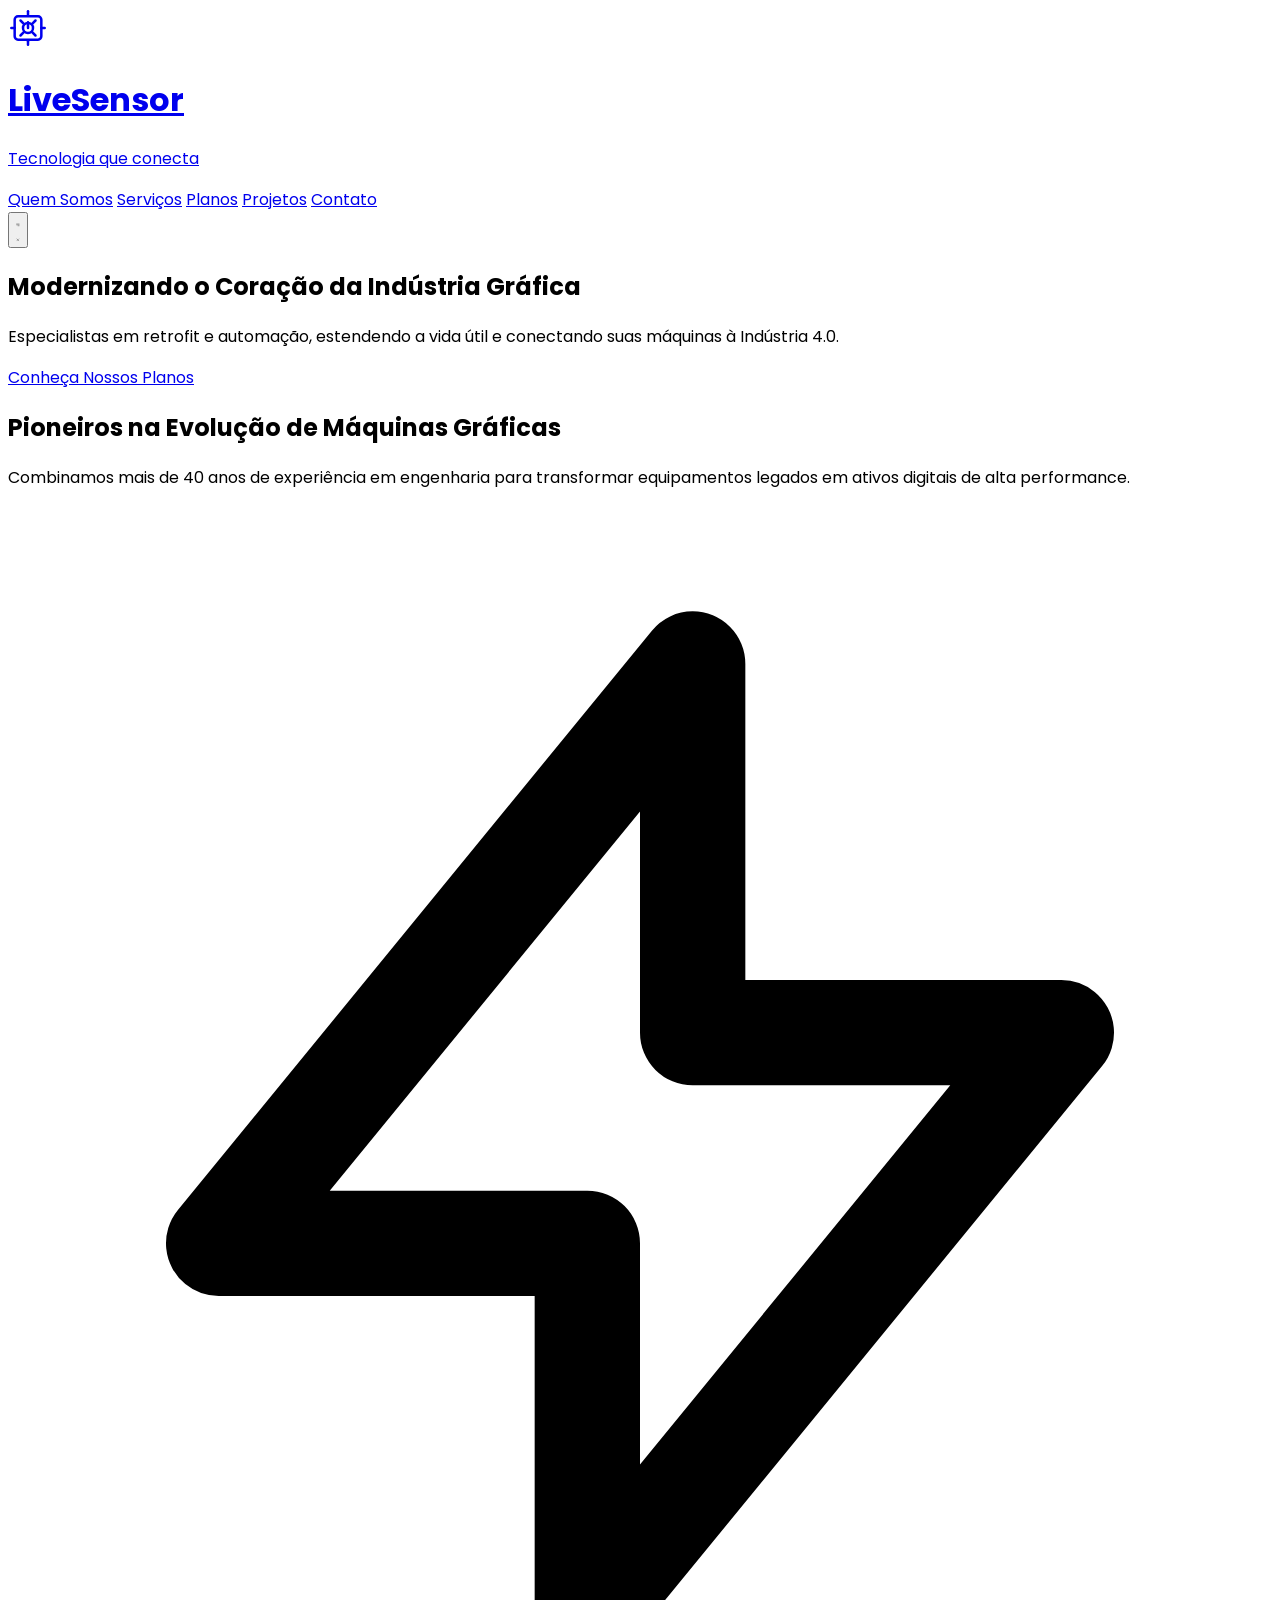
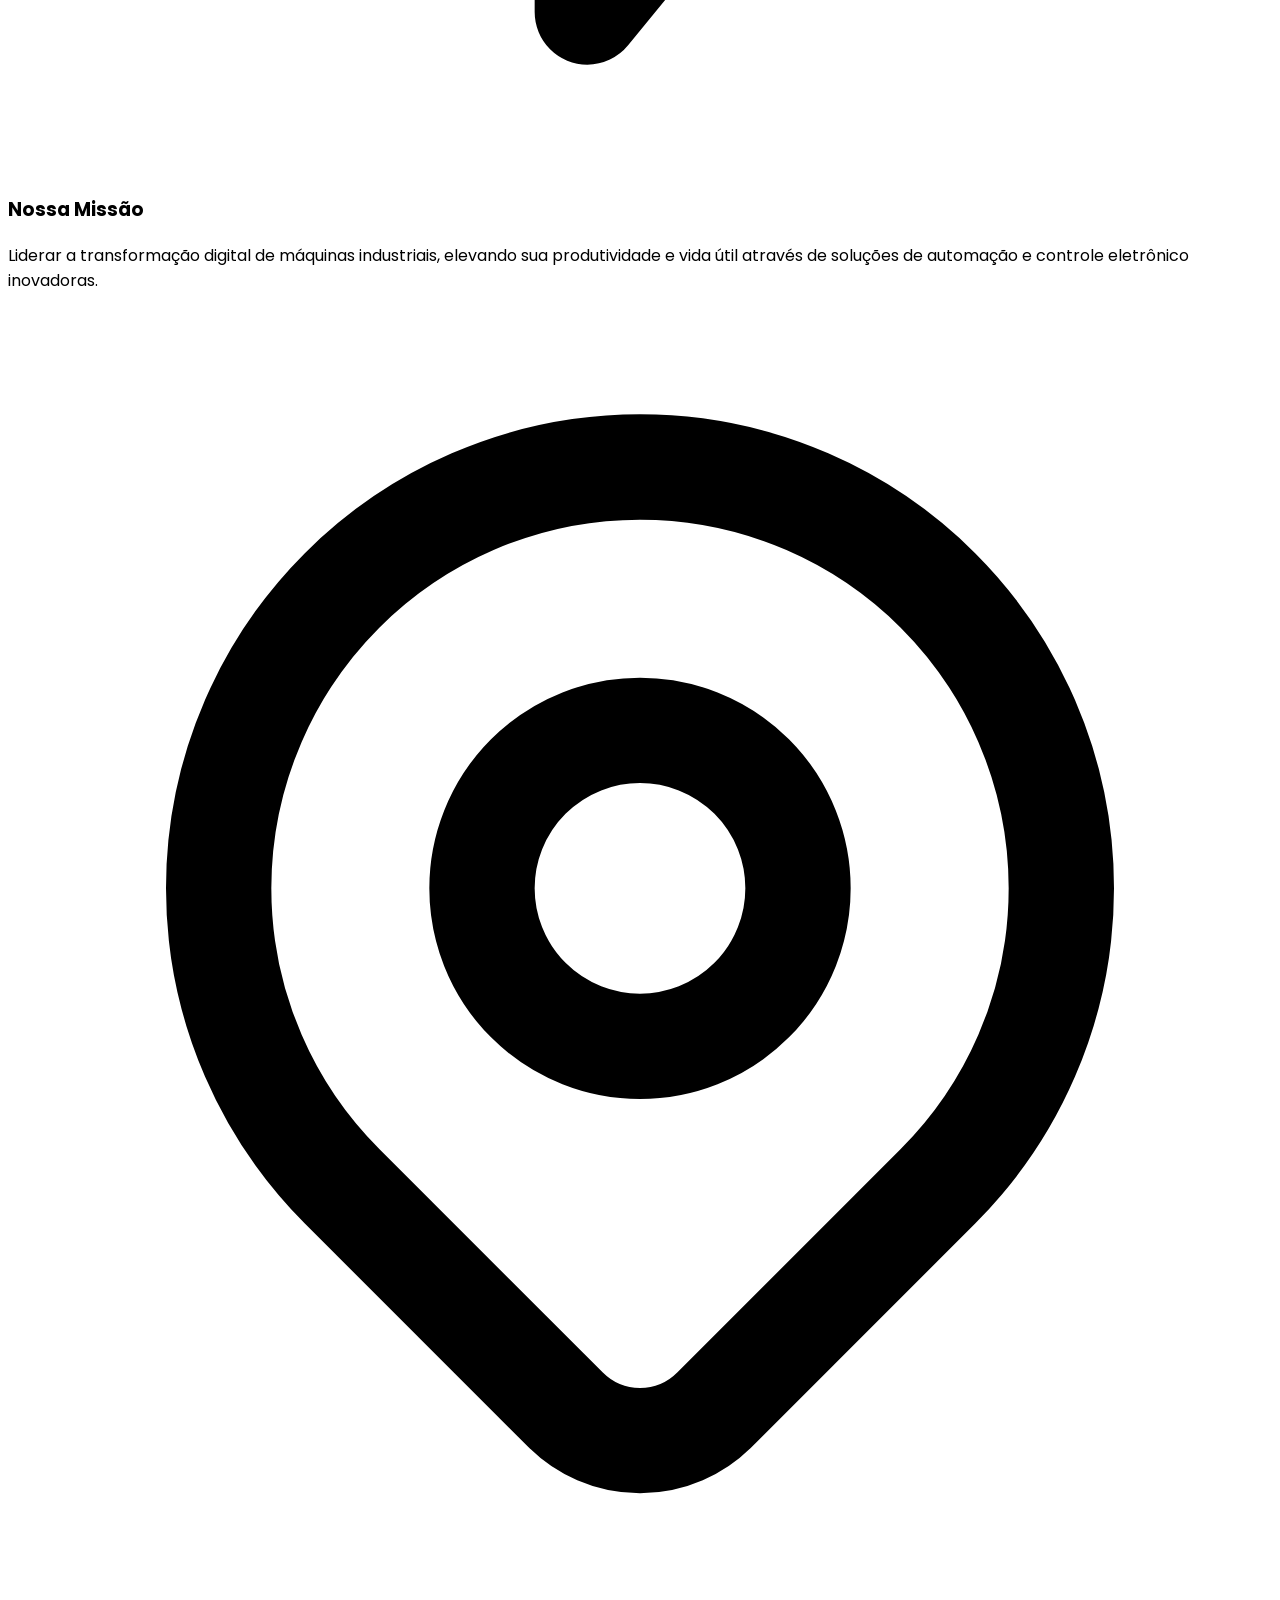
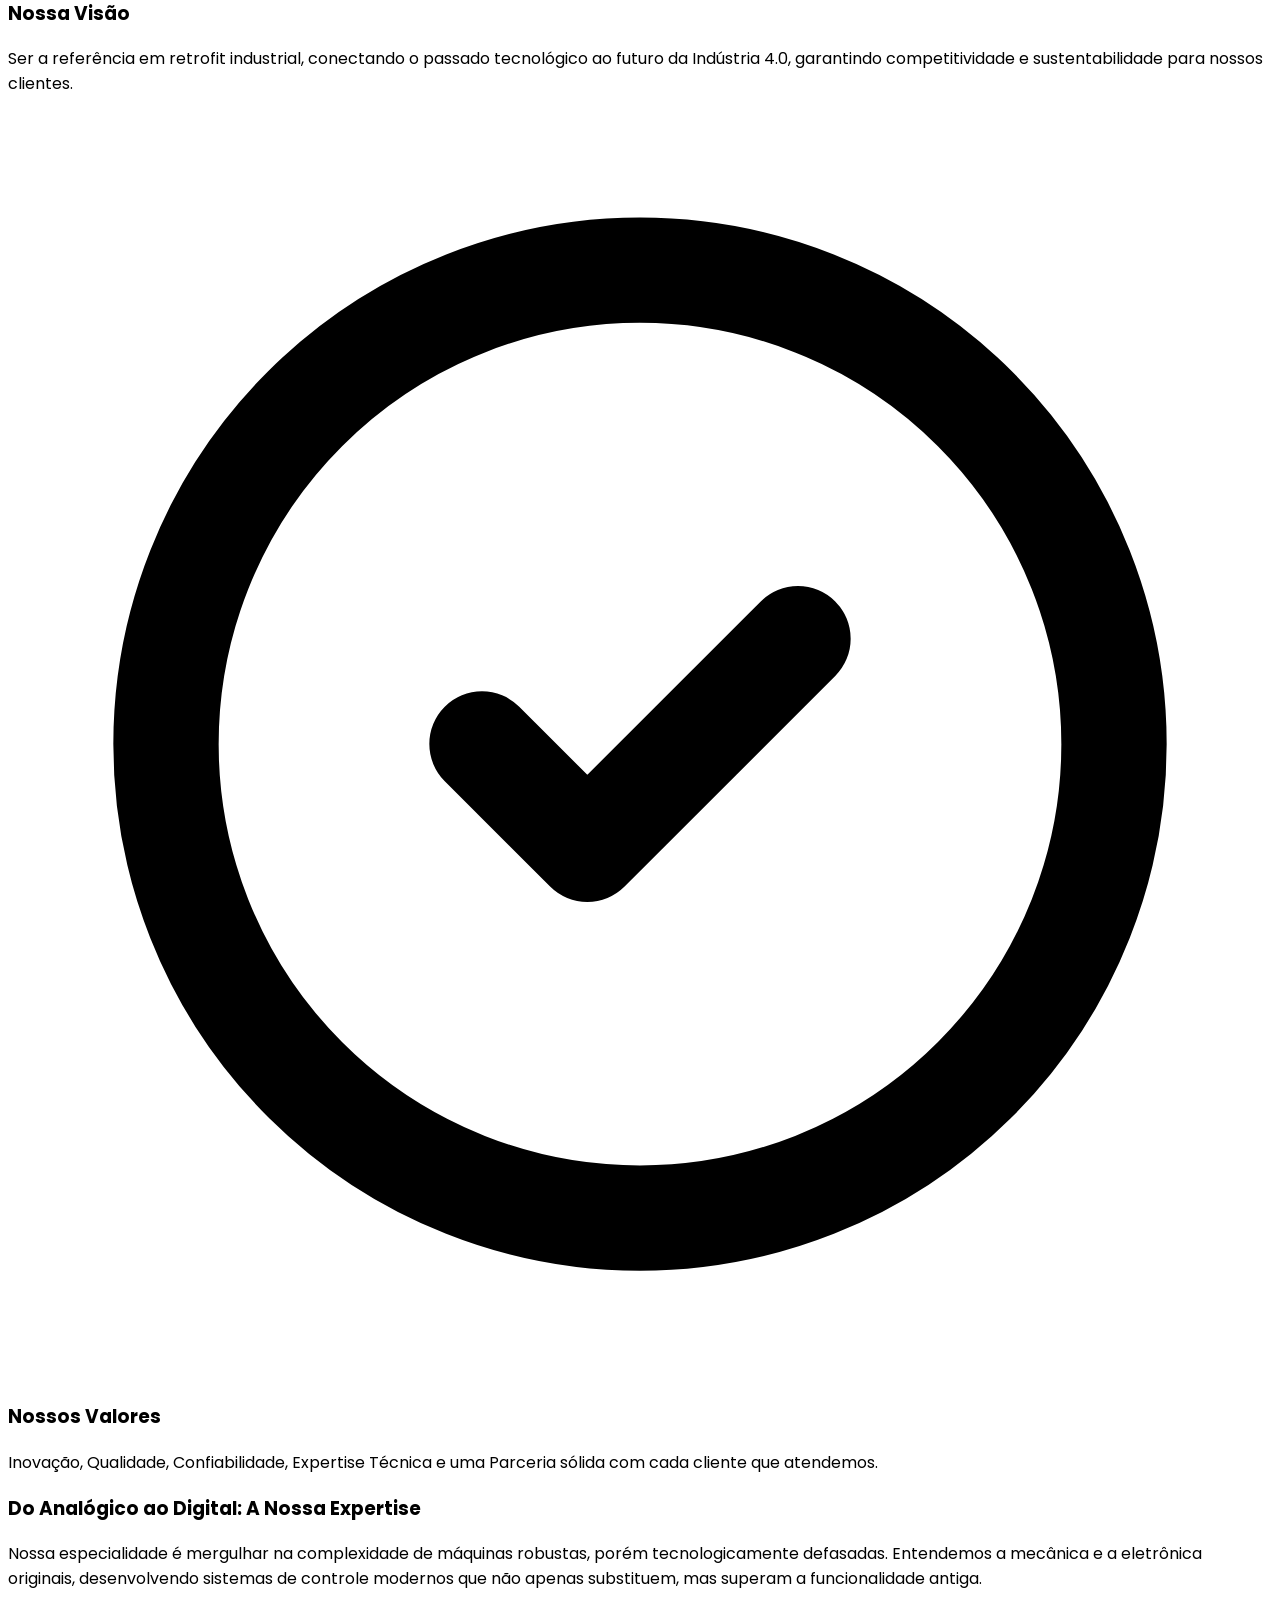
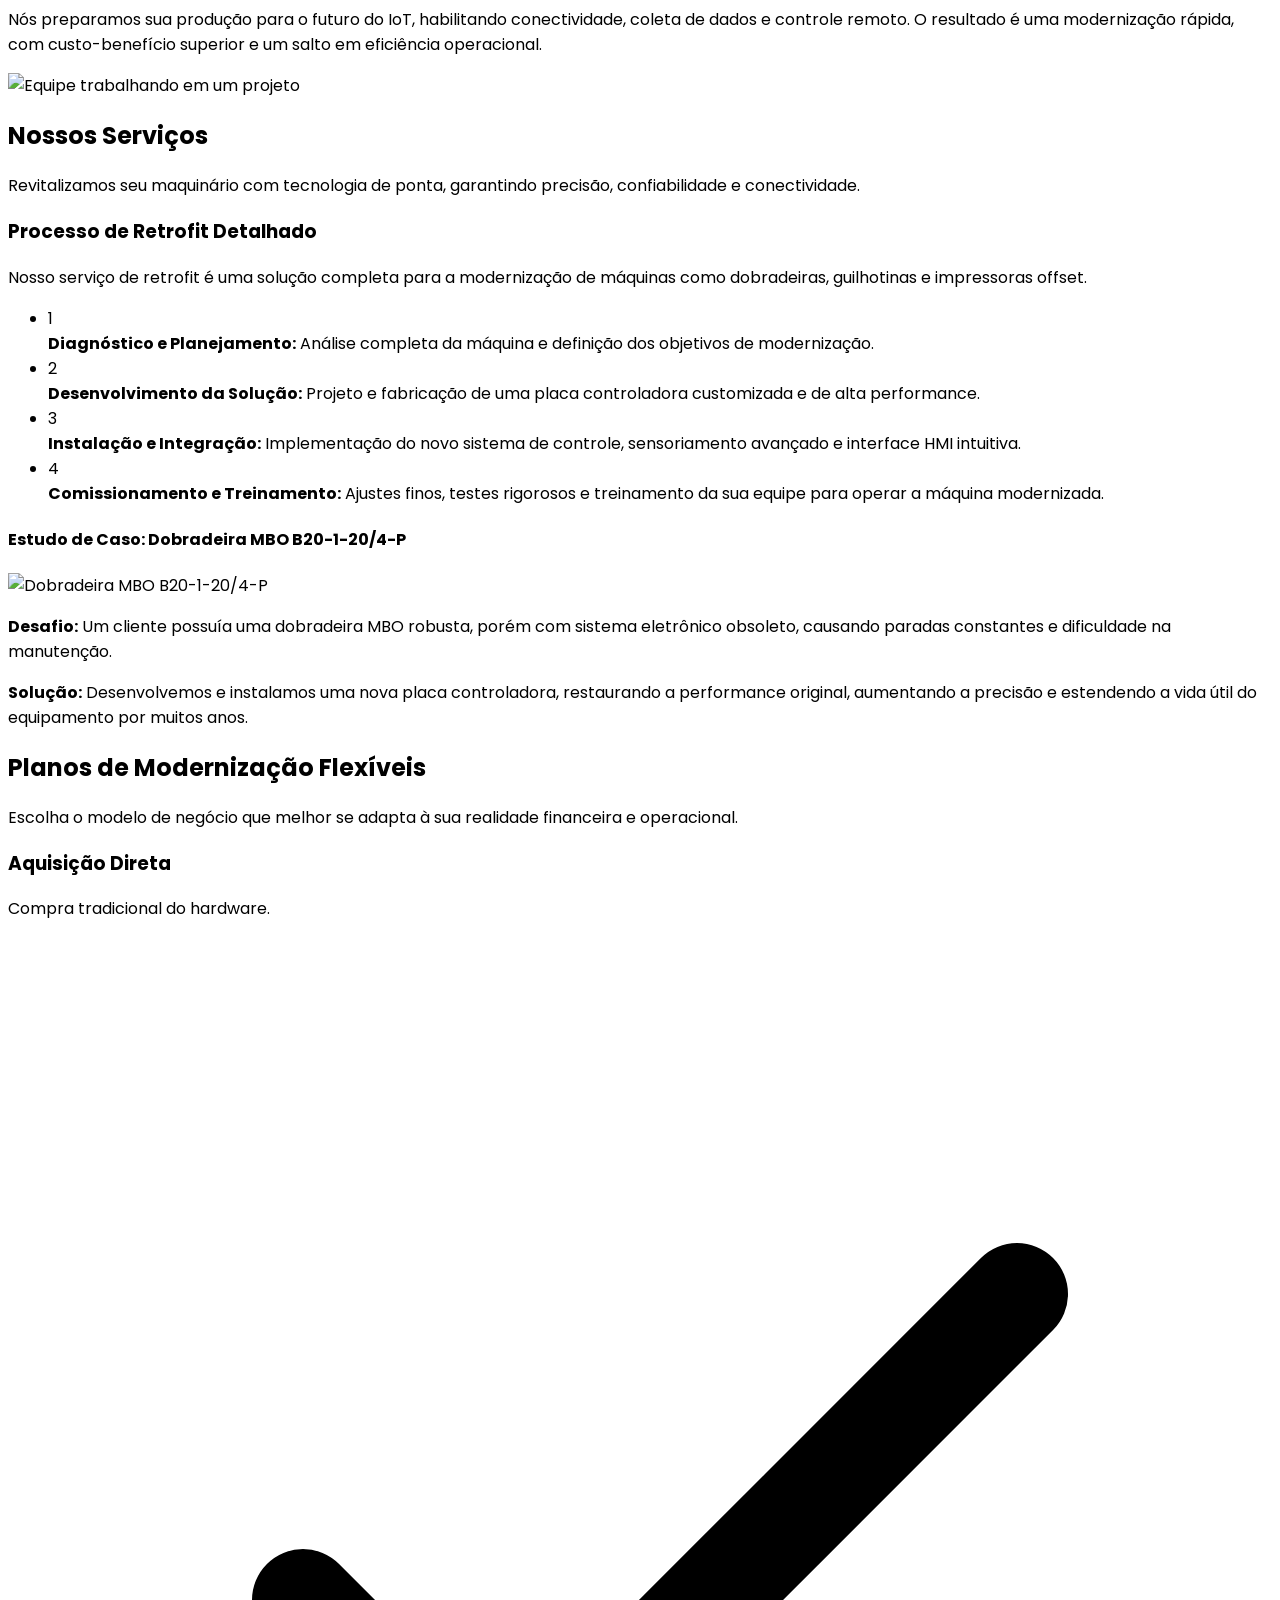
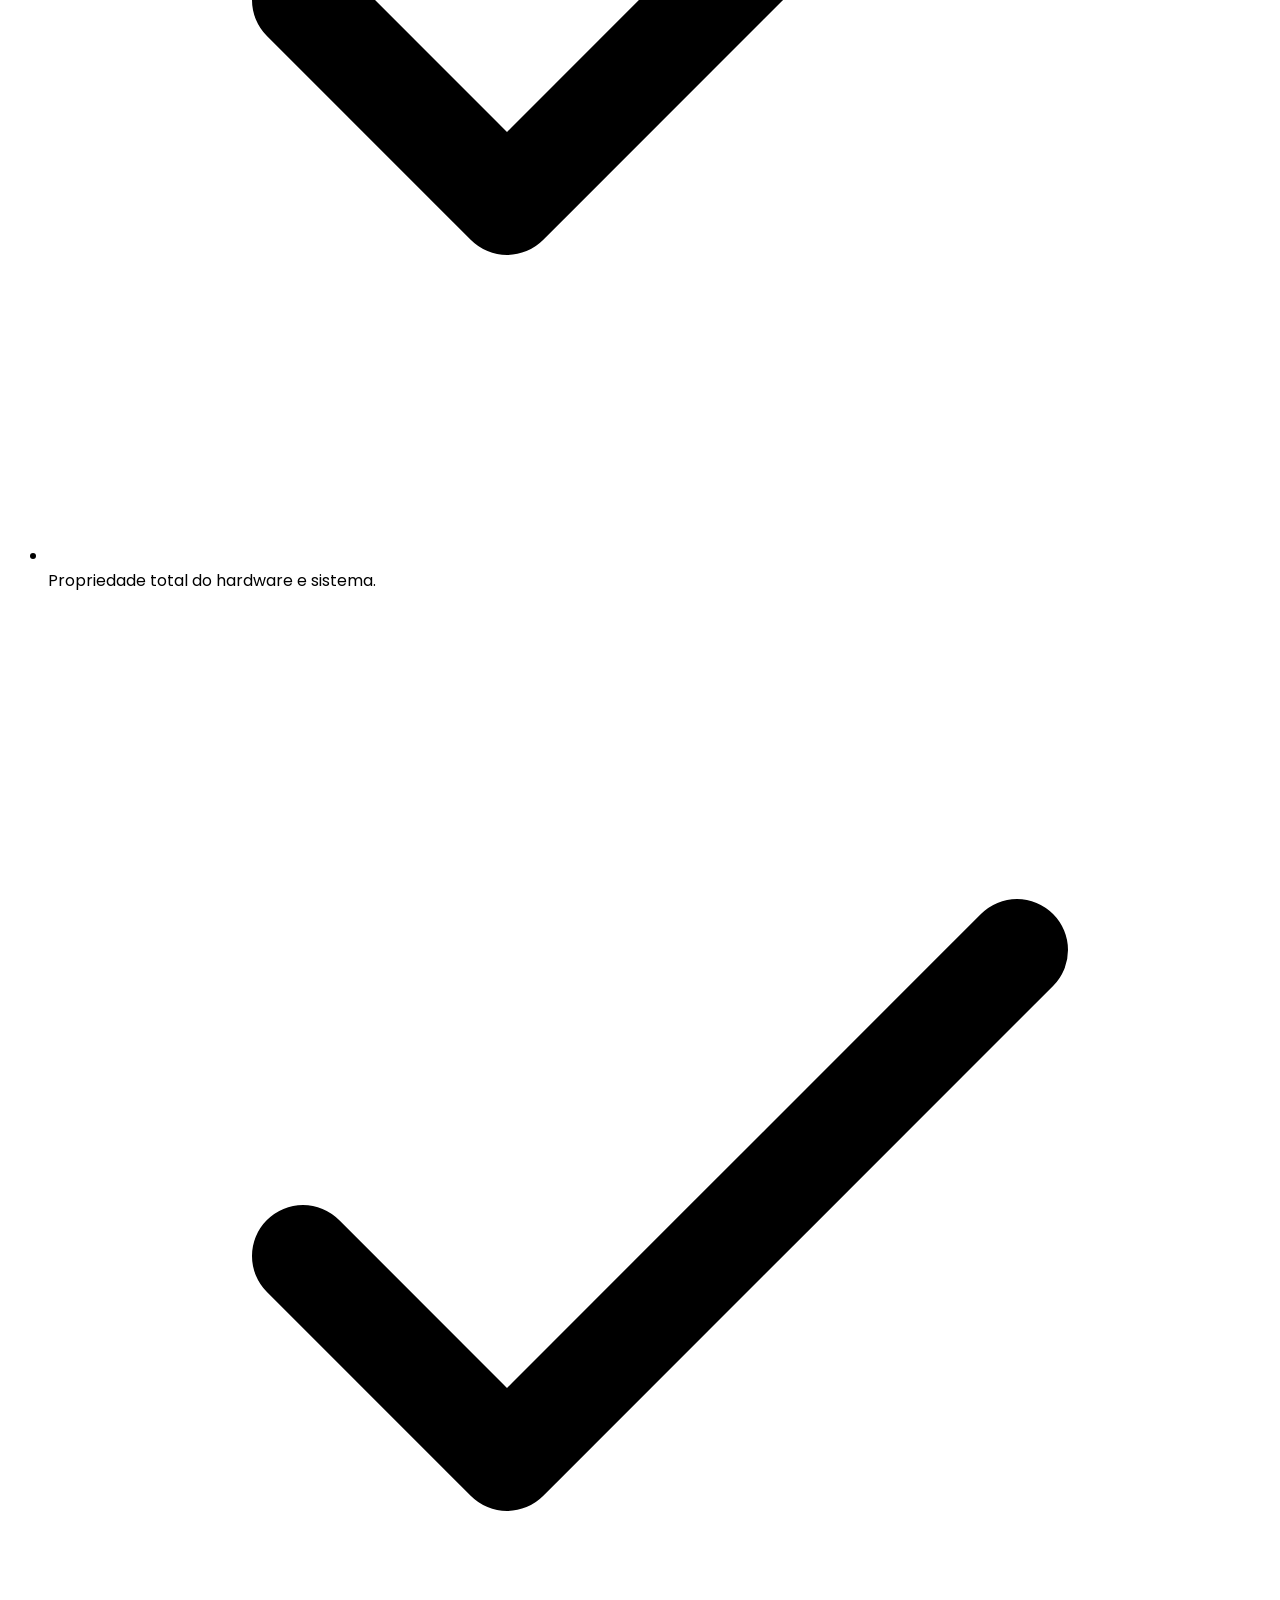
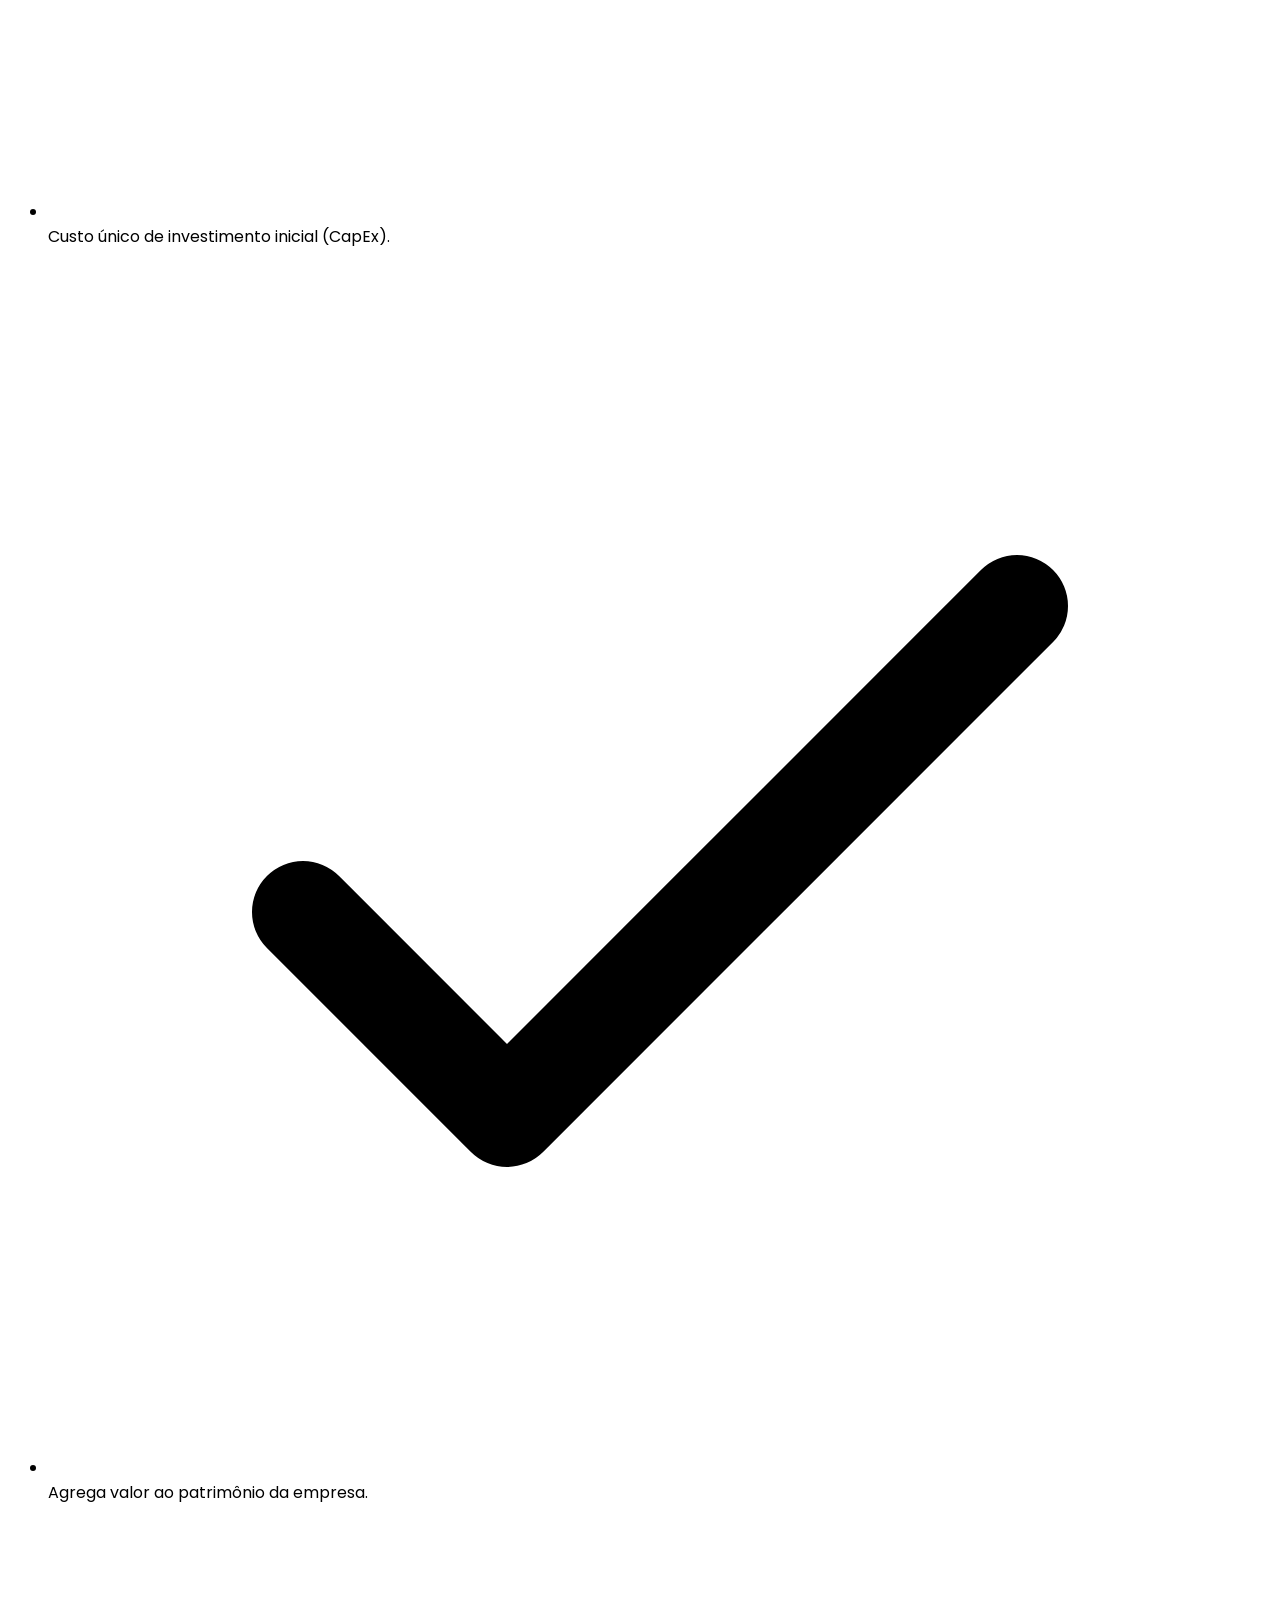
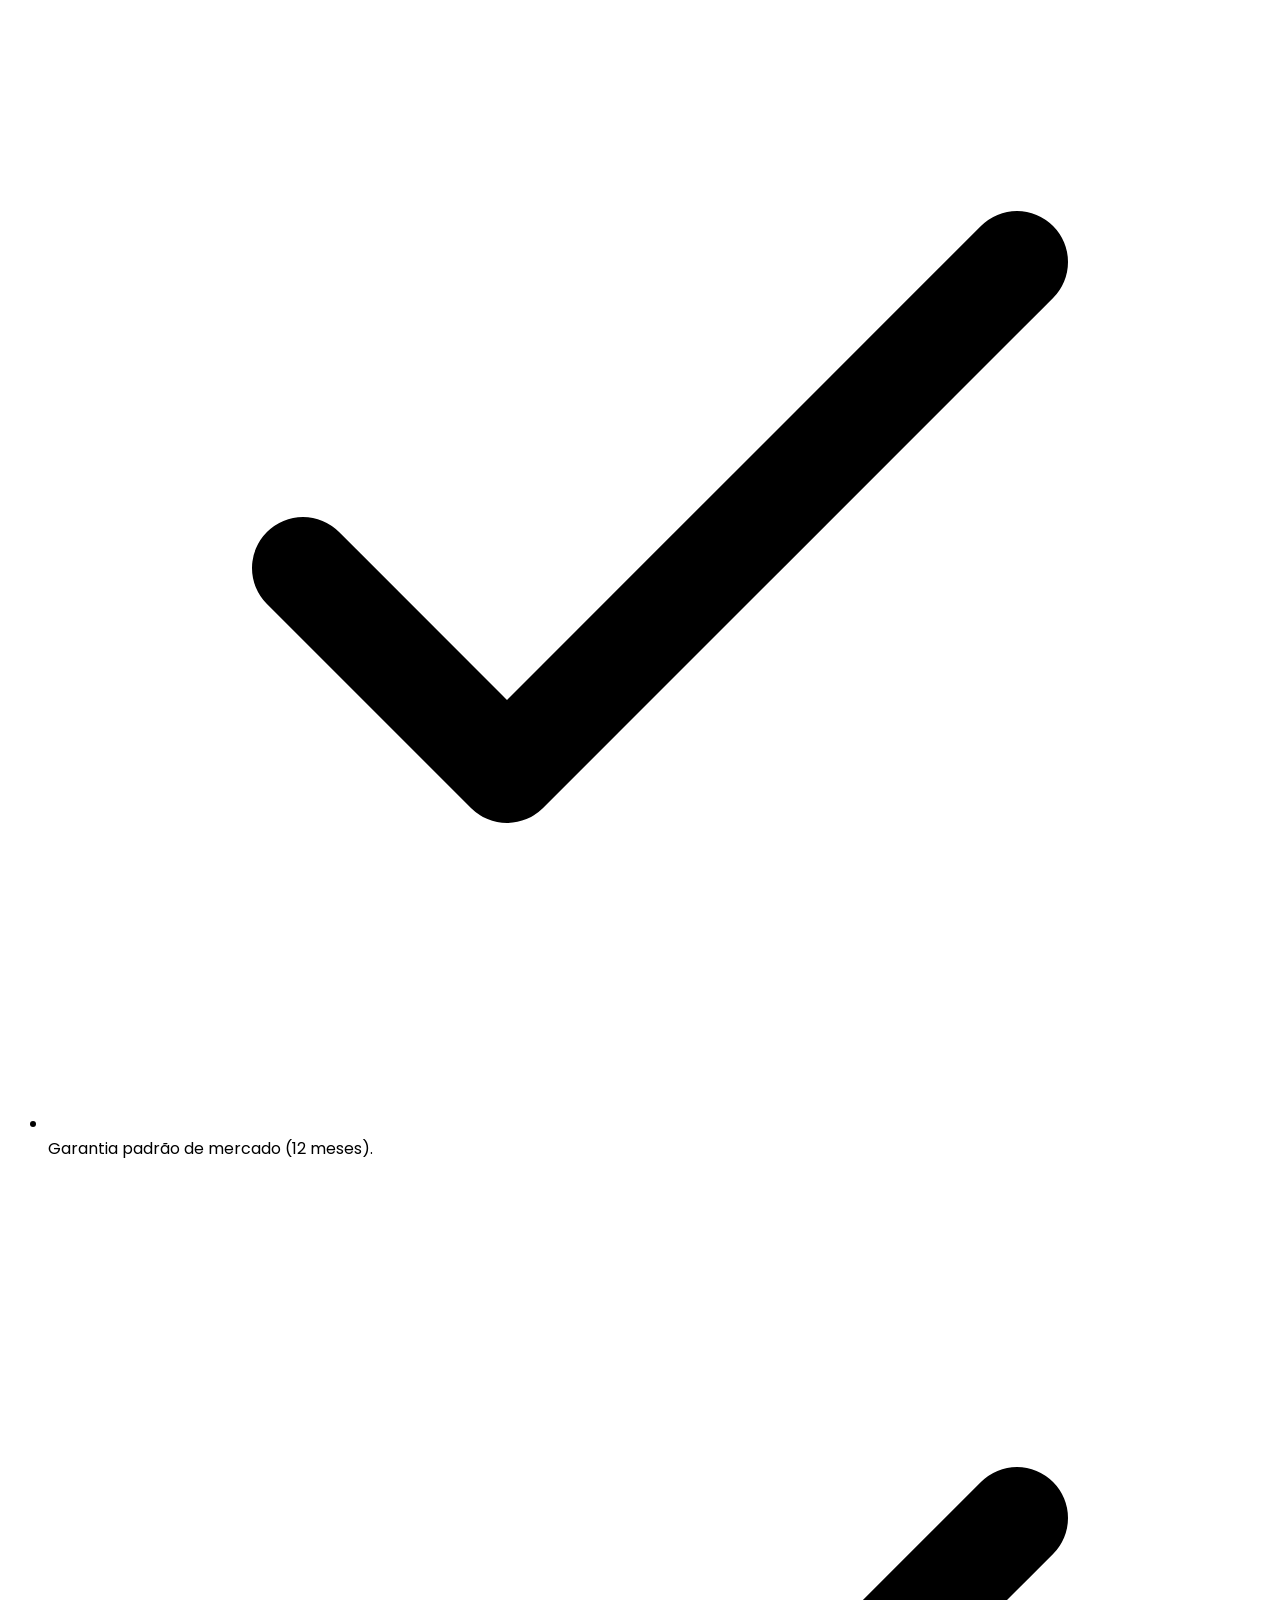
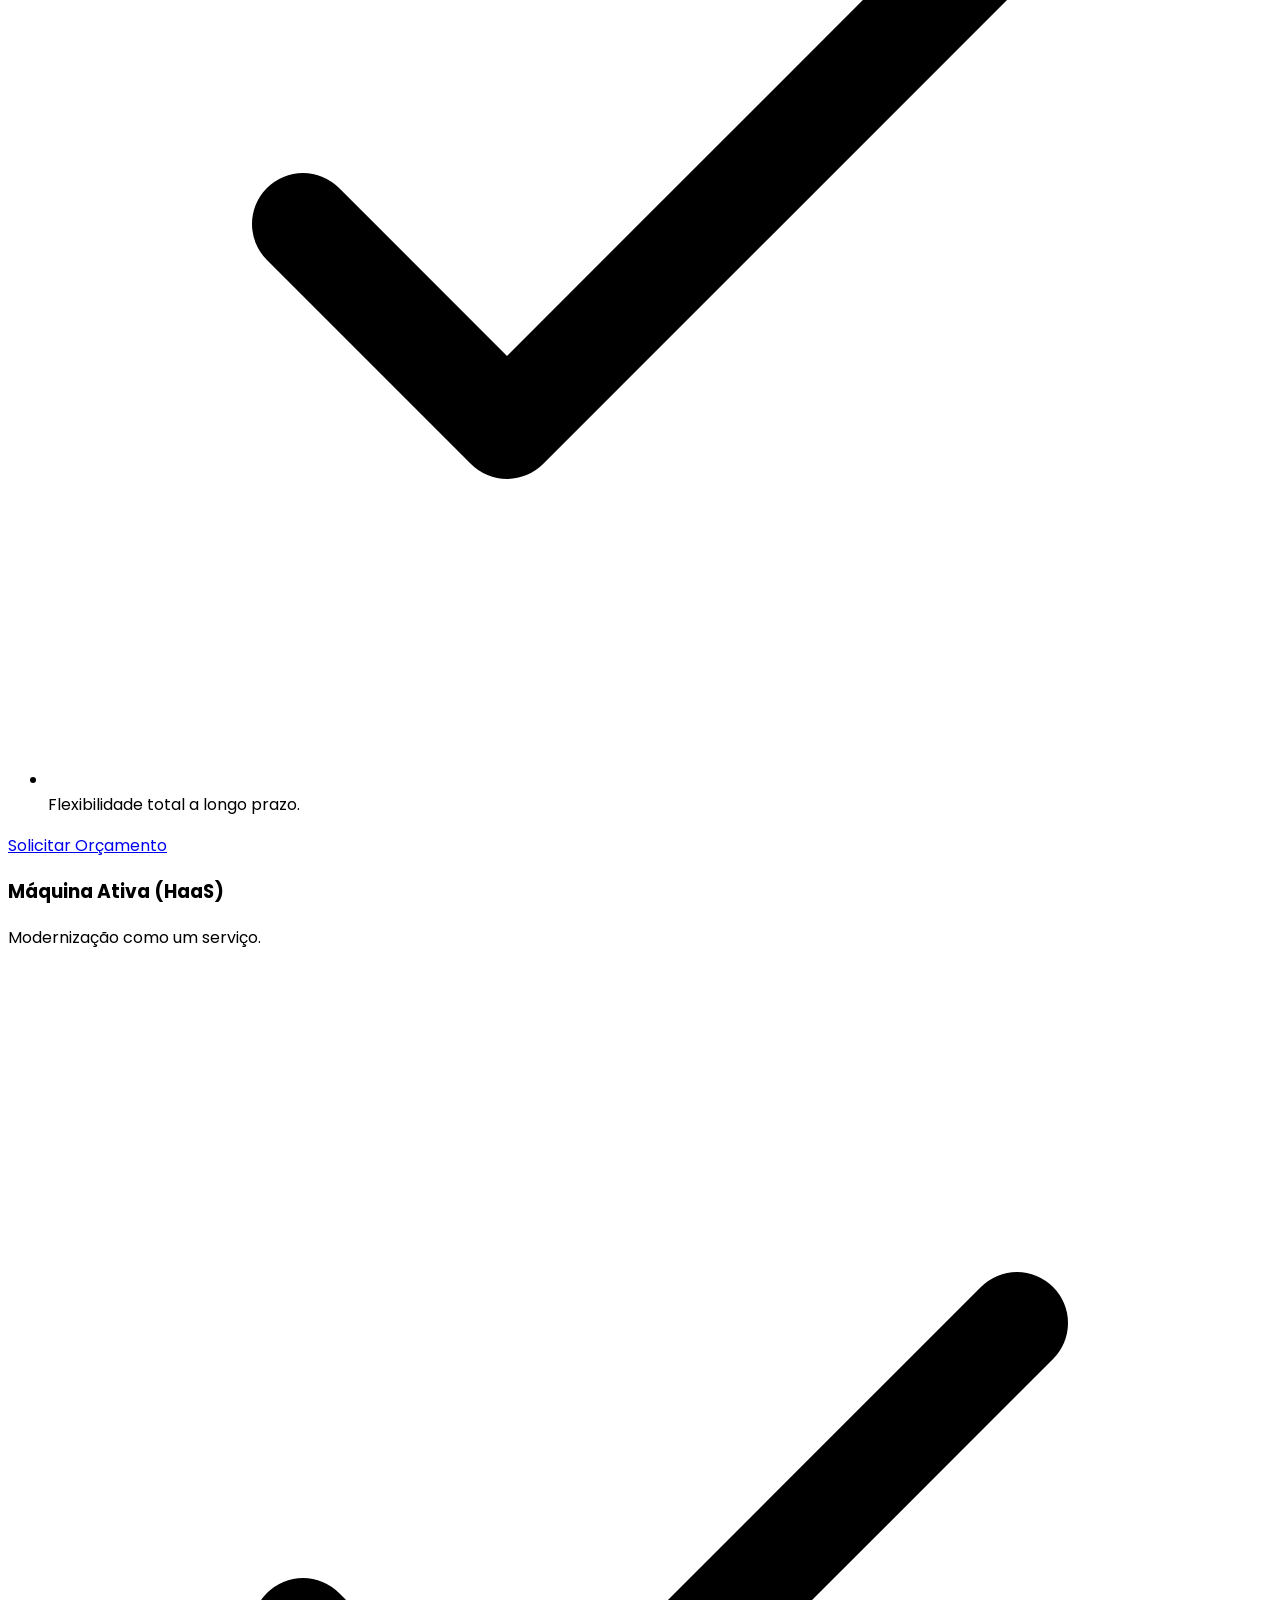
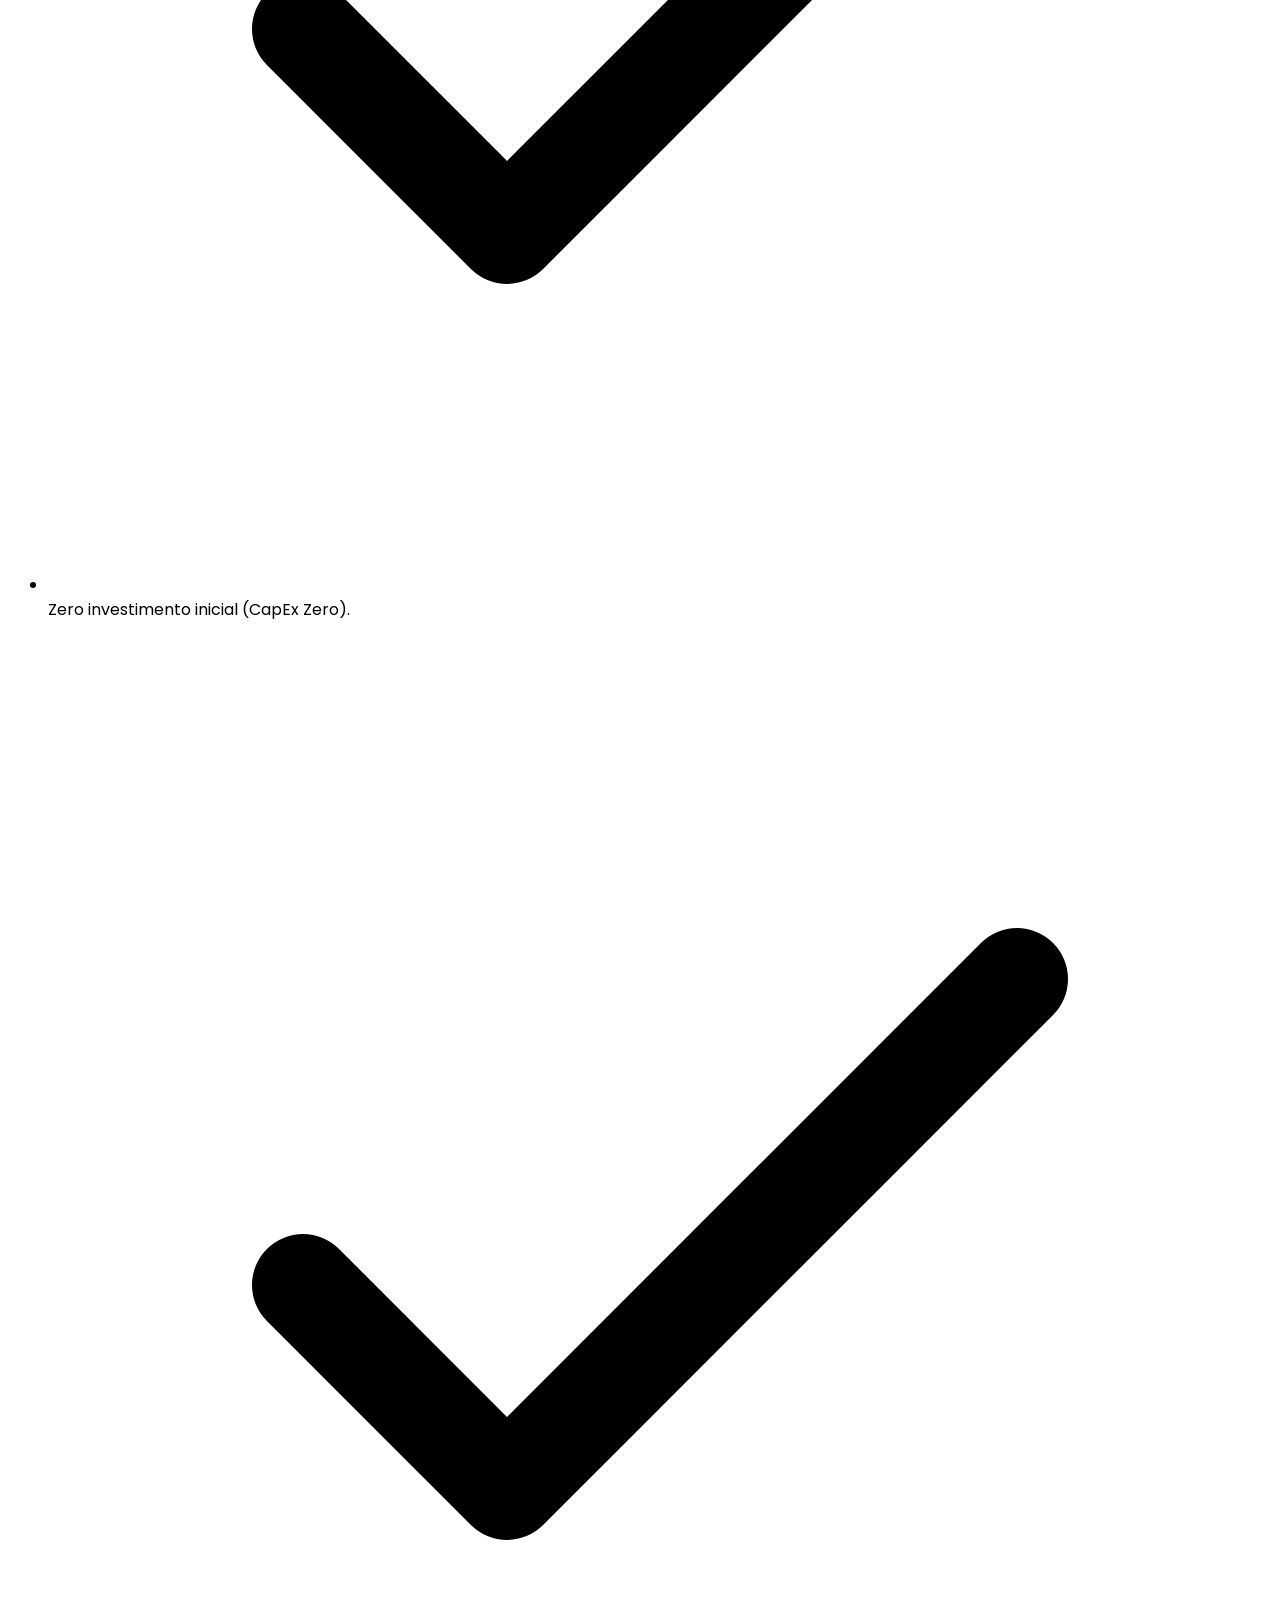
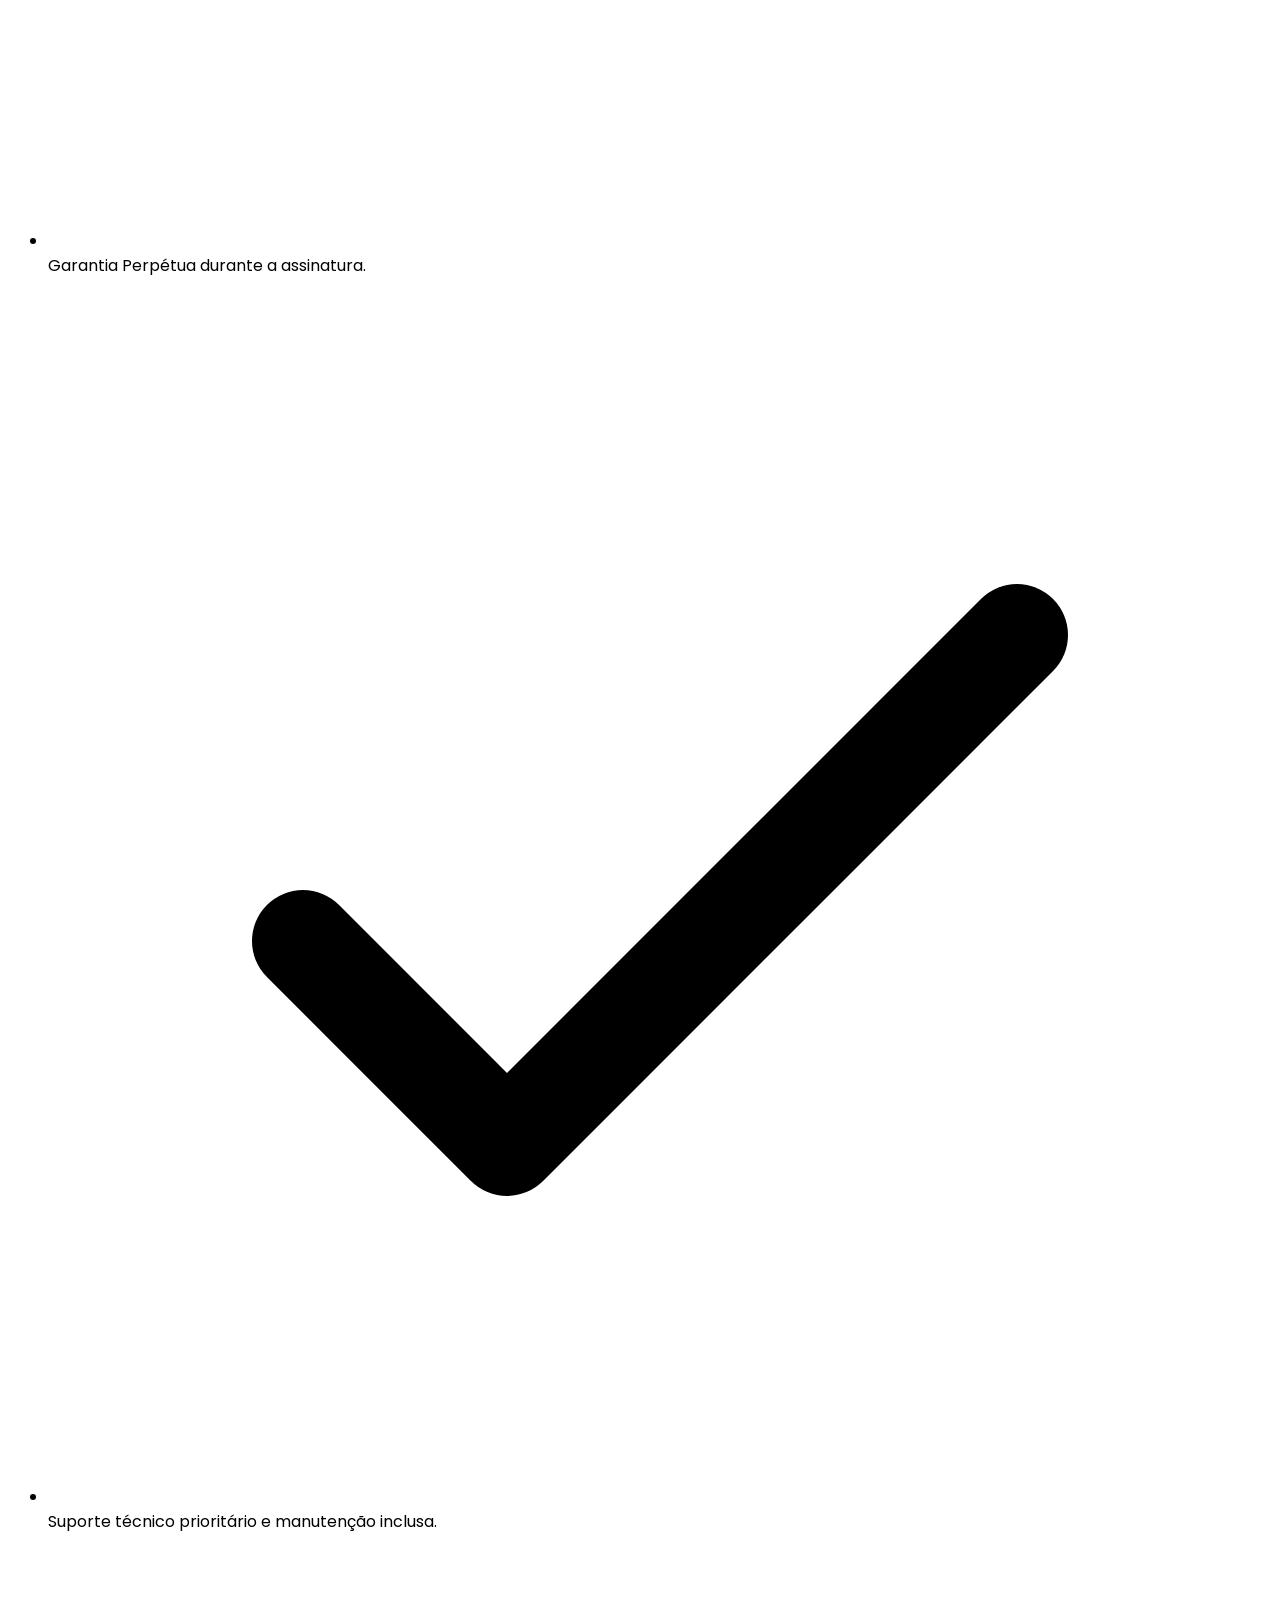
==== index.html @ df3ecff6 "Add files via upload" ====
<!DOCTYPE html>
<html lang="pt-BR" class="scroll-smooth">
<head>
    <meta charset="UTF-8" />
    <link rel="icon" type="image/svg+xml" href="/vite.svg" />
    <meta name="viewport" content="width=device-width, initial-scale=1.0" />
    <title>LiveSensor - Tecnologia que Conecta</title>
    <script src="https://cdn.tailwindcss.com"></script>
    <link rel="preconnect" href="https://fonts.googleapis.com">
    <link rel="preconnect" href="https://fonts.gstatic.com" crossorigin>
    <link href="https://fonts.googleapis.com/css2?family=Poppins:wght@300;400;500;600;700;800&display=swap" rel="stylesheet">
    <style>
      body {
        font-family: 'Poppins', sans-serif;
      }
      #mobile-nav.hidden {
        display: none;
      }
      .accordion-content {
        max-height: 0;
        overflow: hidden;
        transition: max-height 0.3s ease-out;
      }
      .accordion-content.open {
        max-height: 500px;
        transition: max-height 0.5s ease-in;
      }
    </style>
</head>
<body class="bg-slate-900 text-gray-200">
    <header id="main-header" class="fixed top-0 left-0 right-0 z-50 transition-all duration-300 bg-transparent">
        <div class="container mx-auto px-6 py-3 flex justify-between items-center">
            <a href="#home" class="flex items-center space-x-2">
                <svg width="40" height="40" viewBox="0 0 24 24" fill="none" xmlns="http://www.w3.org/2000/svg" class="text-cyan-500">
                    <path d="M20 7V17C20 18.1046 19.1046 19 18 19H6C4.89543 19 4 18.1046 4 17V7C4 5.89543 4.89543 5 6 5H18C19.1046 5 20 5.89543 20 7Z" stroke="currentColor" stroke-width="1.5"></path>
                    <path d="M12 15C13.6569 15 15 13.6569 15 12C15 10.3431 13.6569 9 12 9C10.3431 9 9 10.3431 9 12C9 13.6569 10.3431 15 12 15Z" stroke="currentColor" stroke-width="1.5"></path>
                    <path d="M12 12L12 8.5" stroke="currentColor" stroke-width="1.5" stroke-linecap="round"></path>
                    <path d="M14.5 14.5L16.5 16.5" stroke="currentColor" stroke-width="1.5" stroke-linecap="round"></path>
                    <path d="M7.5 7.5L9.5 9.5" stroke="currentColor" stroke-width="1.5" stroke-linecap="round"></path>
                    <path d="M14.5 9.5L16.5 7.5" stroke="currentColor" stroke-width="1.5" stroke-linecap="round"></path>
                    <path d="M7.5 16.5L9.5 14.5" stroke="currentColor" stroke-width="1.5" stroke-linecap="round"></path>
                    <path d="M2 12H4" stroke="currentColor" stroke-width="1.5" stroke-linecap="round"></path>
                    <path d="M20 12H22" stroke="currentColor" stroke-width="1.5" stroke-linecap="round"></path>
                    <path d="M12 22V20" stroke="currentColor" stroke-width="1.5" stroke-linecap="round"></path>
                    <path d="M12 2V4" stroke="currentColor" stroke-width="1.5" stroke-linecap="round"></path>
                </svg>
                <div class="flex flex-col">
                    <h1 class="text-2xl font-bold">
                        <span class="text-cyan-400">Live</span><span class="text-green-400">Sensor</span>
                    </h1>
                    <p class="text-xs text-gray-400 -mt-1">Tecnologia que conecta</p>
                </div>
            </a>
            <nav class="hidden md:flex space-x-8">
                <a href="#sobre" class="text-gray-300 hover:text-green-400 transition-colors duration-300 font-medium">Quem Somos</a>
                <a href="#servicos" class="text-gray-300 hover:text-green-400 transition-colors duration-300 font-medium">Serviços</a>
                <a href="#planos" class="text-gray-300 hover:text-green-400 transition-colors duration-300 font-medium">Planos</a>
                <a href="#projetos" class="text-gray-300 hover:text-green-400 transition-colors duration-300 font-medium">Projetos</a>
                <a href="#contato" class="text-gray-300 hover:text-green-400 transition-colors duration-300 font-medium">Contato</a>
            </nav>
            <div class="md:hidden">
                <button id="mobile-menu-button" class="text-gray-300 focus:outline-none" aria-label="Toggle menu">
                    <svg id="menu-open-icon" class="w-6 h-6" fill="none" stroke="currentColor" viewBox="0 0 24 24" xmlns="http://www.w3.org/2000/svg">
                        <path stroke-linecap="round" stroke-linejoin="round" stroke-width="2" d="M4 6h16M4 12h16m-7 6h7"></path>
                    </svg>
                    <svg id="menu-close-icon" class="w-6 h-6 hidden" fill="none" stroke="currentColor" viewBox="0 0 24 24" xmlns="http://www.w3.org/2000/svg">
                         <path stroke-linecap="round" stroke-linejoin="round" stroke-width="2" d="M6 18L18 6M6 6l12 12"></path>
                    </svg>
                </button>
            </div>
        </div>
        <div id="mobile-nav" class="md:hidden bg-slate-900/95 hidden">
            <nav class="flex flex-col items-center space-y-4 py-4">
                 <a href="#sobre" class="text-gray-300 hover:text-green-400 transition-colors duration-300 text-lg">Quem Somos</a>
                 <a href="#servicos" class="text-gray-300 hover:text-green-400 transition-colors duration-300 text-lg">Serviços</a>
                 <a href="#planos" class="text-gray-300 hover:text-green-400 transition-colors duration-300 text-lg">Planos</a>
                 <a href="#projetos" class="text-gray-300 hover:text-green-400 transition-colors duration-300 text-lg">Projetos</a>
                 <a href="#contato" class="text-gray-300 hover:text-green-400 transition-colors duration-300 text-lg">Contato</a>
            </nav>
        </div>
    </header>

    <main>
        <section id="home" class="relative min-h-screen flex items-center justify-center text-center bg-cover bg-center" style="background-image: url('https://images.unsplash.com/photo-1562330363-954f0a205309?q=80&w=2070&auto=format&fit=crop')">
            <div class="absolute inset-0 bg-slate-900 bg-opacity-70 backdrop-blur-sm"></div>
            <div class="relative z-10 container mx-auto px-6">
                <h1 class="text-4xl md:text-6xl font-extrabold text-white leading-tight mb-4">
                    Modernizando o Coração da Indústria Gráfica
                </h1>
                <p class="text-lg md:text-xl text-gray-300 max-w-3xl mx-auto mb-8">
                    Especialistas em retrofit e automação, estendendo a vida útil e conectando suas máquinas à Indústria 4.0.
                </p>
                <a href="#planos" class="bg-gradient-to-r from-cyan-500 to-green-500 text-white font-bold py-3 px-8 rounded-full hover:opacity-90 transition-opacity duration-300 text-lg transform hover:scale-105">
                    Conheça Nossos Planos
                </a>
            </div>
        </section>

        <section id="sobre" class="py-20 bg-slate-900">
          <div class="container mx-auto px-6">
            <div class="text-center mb-12">
              <h2 class="text-3xl md:text-4xl font-bold text-white">
                Pioneiros na Evolução de Máquinas Gráficas
              </h2>
              <p class="text-lg text-gray-400 mt-4 max-w-3xl mx-auto">
                Combinamos mais de 40 anos de experiência em engenharia para transformar equipamentos legados em ativos digitais de alta performance.
              </p>
            </div>
            <div class="grid md:grid-cols-3 gap-8">
              <div class="bg-slate-800/50 p-6 rounded-lg shadow-lg backdrop-blur-sm">
                <div class="flex items-center mb-4">
                  <div class="p-2 bg-gradient-to-r from-cyan-500 to-green-500 rounded-full mr-4"><svg xmlns="http://www.w3.org/2000/svg" class="h-6 w-6 text-white" fill="none" viewBox="0 0 24 24" stroke="currentColor"><path stroke-linecap="round" stroke-linejoin="round" stroke-width="2" d="M13 10V3L4 14h7v7l9-11h-7z"></path></svg></div>
                  <h3 class="text-xl font-bold text-white">Nossa Missão</h3>
                </div>
                <p class="text-gray-300">Liderar a transformação digital de máquinas industriais, elevando sua produtividade e vida útil através de soluções de automação e controle eletrônico inovadoras.</p>
              </div>
              <div class="bg-slate-800/50 p-6 rounded-lg shadow-lg backdrop-blur-sm">
                <div class="flex items-center mb-4">
                  <div class="p-2 bg-gradient-to-r from-cyan-500 to-green-500 rounded-full mr-4"><svg xmlns="http://www.w3.org/2000/svg" class="h-6 w-6 text-white" fill="none" viewBox="0 0 24 24" stroke="currentColor"><path stroke-linecap="round" stroke-linejoin="round" stroke-width="2" d="M17.657 16.657L13.414 20.9a1.998 1.998 0 01-2.827 0l-4.244-4.243a8 8 0 1111.314 0z"></path><path stroke-linecap="round" stroke-linejoin="round" stroke-width="2" d="M15 11a3 3 0 11-6 0 3 3 0 016 0z"></path></svg></div>
                  <h3 class="text-xl font-bold text-white">Nossa Visão</h3>
                </div>
                <p class="text-gray-300">Ser a referência em retrofit industrial, conectando o passado tecnológico ao futuro da Indústria 4.0, garantindo competitividade e sustentabilidade para nossos clientes.</p>
              </div>
              <div class="bg-slate-800/50 p-6 rounded-lg shadow-lg backdrop-blur-sm">
                <div class="flex items-center mb-4">
                  <div class="p-2 bg-gradient-to-r from-cyan-500 to-green-500 rounded-full mr-4"><svg xmlns="http://www.w3.org/2000/svg" class="h-6 w-6 text-white" fill="none" viewBox="0 0 24 24" stroke="currentColor"><path stroke-linecap="round" stroke-linejoin="round" stroke-width="2" d="M9 12l2 2 4-4m6 2a9 9 0 11-18 0 9 9 0 0118 0z"></path></svg></div>
                  <h3 class="text-xl font-bold text-white">Nossos Valores</h3>
                </div>
                <p class="text-gray-300">Inovação, Qualidade, Confiabilidade, Expertise Técnica e uma Parceria sólida com cada cliente que atendemos.</p>
              </div>
            </div>
            <div class="mt-16 bg-slate-800 rounded-lg p-8 md:p-12 shadow-2xl">
              <div class="grid md:grid-cols-2 gap-8 items-center">
                <div>
                  <h3 class="text-2xl font-bold text-transparent bg-clip-text bg-gradient-to-r from-cyan-400 to-green-400 mb-4">
                    Do Analógico ao Digital: A Nossa Expertise
                  </h3>
                  <p class="text-gray-300 mb-4">Nossa especialidade é mergulhar na complexidade de máquinas robustas, porém tecnologicamente defasadas. Entendemos a mecânica e a eletrônica originais, desenvolvendo sistemas de controle modernos que não apenas substituem, mas superam a funcionalidade antiga.</p>
                  <p class="text-gray-300">Nós preparamos sua produção para o futuro do IoT, habilitando conectividade, coleta de dados e controle remoto. O resultado é uma modernização rápida, com custo-benefício superior e um salto em eficiência operacional.</p>
                </div>
                <div class="flex justify-center">
                  <img src="https://picsum.photos/seed/tech/500/300" alt="Equipe trabalhando em um projeto" class="rounded-lg shadow-lg"/>
                </div>
              </div>
            </div>
          </div>
        </section>

        <section id="servicos" class="py-20 bg-slate-900/70 backdrop-blur-sm">
          <div class="container mx-auto px-6">
            <div class="text-center mb-12">
              <h2 class="text-3xl md:text-4xl font-bold text-white">Nossos Serviços</h2>
              <p class="text-lg text-gray-400 mt-4 max-w-3xl mx-auto">
                Revitalizamos seu maquinário com tecnologia de ponta, garantindo precisão, confiabilidade e conectividade.
              </p>
            </div>
            <div class="grid md:grid-cols-2 gap-12 items-center">
              <div>
                <h3 class="text-2xl font-bold text-transparent bg-clip-text bg-gradient-to-r from-cyan-400 to-green-400 mb-4">
                  Processo de Retrofit Detalhado
                </h3>
                <p class="text-gray-300 mb-6">Nosso serviço de retrofit é uma solução completa para a modernização de máquinas como dobradeiras, guilhotinas e impressoras offset.</p>
                <ul class="space-y-4">
                  <li class="flex items-start">
                    <div class="bg-green-500 rounded-full h-6 w-6 text-white flex items-center justify-center mr-4 mt-1 flex-shrink-0">1</div>
                    <div><strong class="text-white">Diagnóstico e Planejamento:</strong> Análise completa da máquina e definição dos objetivos de modernização.</div>
                  </li>
                  <li class="flex items-start">
                    <div class="bg-green-500 rounded-full h-6 w-6 text-white flex items-center justify-center mr-4 mt-1 flex-shrink-0">2</div>
                    <div><strong class="text-white">Desenvolvimento da Solução:</strong> Projeto e fabricação de uma placa controladora customizada e de alta performance.</div>
                  </li>
                  <li class="flex items-start">
                    <div class="bg-green-500 rounded-full h-6 w-6 text-white flex items-center justify-center mr-4 mt-1 flex-shrink-0">3</div>
                    <div><strong class="text-white">Instalação e Integração:</strong> Implementação do novo sistema de controle, sensoriamento avançado e interface HMI intuitiva.</div>
                  </li>
                  <li class="flex items-start">
                    <div class="bg-green-500 rounded-full h-6 w-6 text-white flex items-center justify-center mr-4 mt-1 flex-shrink-0">4</div>
                    <div><strong class="text-white">Comissionamento e Treinamento:</strong> Ajustes finos, testes rigorosos e treinamento da sua equipe para operar a máquina modernizada.</div>
                  </li>
                </ul>
              </div>
              <div class="bg-slate-800 p-6 rounded-lg shadow-2xl">
                <h4 class="text-xl font-bold text-white mb-4">Estudo de Caso: Dobradeira MBO B20-1-20/4-P</h4>
                <img src="https://i.imgur.com/8Q9F1Jt.jpeg" alt="Dobradeira MBO B20-1-20/4-P" class="rounded-md mb-4 w-full h-auto object-cover"/>
                <p class="text-gray-300">
                  <strong class="text-cyan-400">Desafio:</strong> Um cliente possuía uma dobradeira MBO robusta, porém com sistema eletrônico obsoleto, causando paradas constantes e dificuldade na manutenção.
                </p>
                <p class="text-gray-300 mt-2">
                  <strong class="text-green-400">Solução:</strong> Desenvolvemos e instalamos uma nova placa controladora, restaurando a performance original, aumentando a precisão e estendendo a vida útil do equipamento por muitos anos.
                </p>
              </div>
            </div>
          </div>
        </section>

        <section id="planos" class="py-20 bg-slate-900">
          <div class="container mx-auto px-6">
            <div class="text-center mb-12">
              <h2 class="text-3xl md:text-4xl font-bold text-white">Planos de Modernização Flexíveis</h2>
              <p class="text-lg text-gray-400 mt-4 max-w-3xl mx-auto">
                Escolha o modelo de negócio que melhor se adapta à sua realidade financeira e operacional.
              </p>
            </div>
            <div class="grid md:grid-cols-2 gap-8 max-w-5xl mx-auto">
              <div class="border-2 rounded-xl p-8 flex flex-col h-full border-slate-700 bg-slate-800/50">
                <h3 class="text-2xl font-bold text-white">Aquisição Direta</h3>
                <p class="text-gray-400 mb-6">Compra tradicional do hardware.</p>
                <ul class="space-y-3 mb-8 flex-grow">
                  <li class="flex items-start"><svg class="w-5 h-5 text-green-400 mr-2 flex-shrink-0" fill="none" stroke="currentColor" viewBox="0 0 24 24" xmlns="http://www.w3.org/2000/svg"><path stroke-linecap="round" stroke-linejoin="round" stroke-width="2" d="M5 13l4 4L19 7"></path></svg><span class="text-gray-300">Propriedade total do hardware e sistema.</span></li>
                  <li class="flex items-start"><svg class="w-5 h-5 text-green-400 mr-2 flex-shrink-0" fill="none" stroke="currentColor" viewBox="0 0 24 24" xmlns="http://www.w3.org/2000/svg"><path stroke-linecap="round" stroke-linejoin="round" stroke-width="2" d="M5 13l4 4L19 7"></path></svg><span class="text-gray-300">Custo único de investimento inicial (CapEx).</span></li>
                  <li class="flex items-start"><svg class="w-5 h-5 text-green-400 mr-2 flex-shrink-0" fill="none" stroke="currentColor" viewBox="0 0 24 24" xmlns="http://www.w3.org/2000/svg"><path stroke-linecap="round" stroke-linejoin="round" stroke-width="2" d="M5 13l4 4L19 7"></path></svg><span class="text-gray-300">Agrega valor ao patrimônio da empresa.</span></li>
                  <li class="flex items-start"><svg class="w-5 h-5 text-green-400 mr-2 flex-shrink-0" fill="none" stroke="currentColor" viewBox="0 0 24 24" xmlns="http://www.w3.org/2000/svg"><path stroke-linecap="round" stroke-linejoin="round" stroke-width="2" d="M5 13l4 4L19 7"></path></svg><span class="text-gray-300">Garantia padrão de mercado (12 meses).</span></li>
                  <li class="flex items-start"><svg class="w-5 h-5 text-green-400 mr-2 flex-shrink-0" fill="none" stroke="currentColor" viewBox="0 0 24 24" xmlns="http://www.w3.org/2000/svg"><path stroke-linecap="round" stroke-linejoin="round" stroke-width="2" d="M5 13l4 4L19 7"></path></svg><span class="text-gray-300">Flexibilidade total a longo prazo.</span></li>
                </ul>
                <a href="#contato" class="w-full text-center font-bold py-3 px-6 rounded-lg transition-colors duration-300 bg-slate-700 text-gray-200 hover:bg-slate-600">Solicitar Orçamento</a>
              </div>
              <div class="border-2 rounded-xl p-8 flex flex-col h-full border-green-400 bg-slate-800">
                <h3 class="text-2xl font-bold text-transparent bg-clip-text bg-gradient-to-r from-cyan-400 to-green-400">Máquina Ativa (HaaS)</h3>
                <p class="text-gray-400 mb-6">Modernização como um serviço.</p>
                <ul class="space-y-3 mb-8 flex-grow">
                  <li class="flex items-start"><svg class="w-5 h-5 text-green-400 mr-2 flex-shrink-0" fill="none" stroke="currentColor" viewBox="0 0 24 24" xmlns="http://www.w3.org/2000/svg"><path stroke-linecap="round" stroke-linejoin="round" stroke-width="2" d="M5 13l4 4L19 7"></path></svg><span class="text-gray-300">Zero investimento inicial (CapEx Zero).</span></li>
                  <li class="flex items-start"><svg class="w-5 h-5 text-green-400 mr-2 flex-shrink-0" fill="none" stroke="currentColor" viewBox="0 0 24 24" xmlns="http://www.w3.org/2000/svg"><path stroke-linecap="round" stroke-linejoin="round" stroke-width="2" d="M5 13l4 4L19 7"></path></svg><span class="text-gray-300">Garantia Perpétua durante a assinatura.</span></li>
                  <li class="flex items-start"><svg class="w-5 h-5 text-green-400 mr-2 flex-shrink-0" fill="none" stroke="currentColor" viewBox="0 0 24 24" xmlns="http://www.w3.org/2000/svg"><path stroke-linecap="round" stroke-linejoin="round" stroke-width="2" d="M5 13l4 4L19 7"></path></svg><span class="text-gray-300">Suporte técnico prioritário e manutenção inclusa.</span></li>
                  <li class="flex items-start"><svg class="w-5 h-5 text-green-400 mr-2 flex-shrink-0" fill="none" stroke="currentColor" viewBox="0 0 24 24" xmlns="http://www.w3.org/2000/svg"><path stroke-linecap="round" stroke-linejoin="round" stroke-width="2" d="M5 13l4 4L19 7"></path></svg><span class="text-gray-300">Atualizações de firmware e software contínuas.</span></li>
                  <li class="flex items-start"><svg class="w-5 h-5 text-green-400 mr-2 flex-shrink-0" fill="none" stroke="currentColor" viewBox="0 0 24 24" xmlns="http://www.w3.org/2000/svg"><path stroke-linecap="round" stroke-linejoin="round" stroke-width="2" d="M5 13l4 4L19 7"></path></svg><span class="text-gray-300">Previsibilidade total de custos (OpEx).</span></li>
                </ul>
                <a href="#contato" class="w-full text-center font-bold py-3 px-6 rounded-lg transition-colors duration-300 bg-gradient-to-r from-cyan-500 to-green-500 text-white hover:opacity-90">Simular Assinatura</a>
              </div>
            </div>
            <div class="text-center mt-8">
              <p class="text-gray-400">Plano Máquina Ativa a partir de <strong class="text-green-400 font-bold">R$ 790,00/mês</strong>.</p>
            </div>
            <div class="max-w-4xl mx-auto mt-20">
              <h3 class="text-2xl md:text-3xl font-bold text-white text-center mb-8">Perguntas Frequentes</h3>
              <div id="faq-accordion" class="bg-slate-800/50 rounded-lg shadow-lg">
                <div class="border-b border-slate-700">
                  <h2><button type="button" class="flex items-center justify-between w-full p-5 font-medium text-left text-gray-300 hover:bg-slate-800" aria-expanded="true"><span>Como é calculada a mensalidade do Máquina Ativa?</span><svg class="w-6 h-6 shrink-0 transition-transform duration-200 rotate-180" fill="currentColor" viewBox="0 0 20 20" xmlns="http://www.w3.org/2000/svg"><path fill-rule="evenodd" d="M5.293 7.293a1 1 0 011.414 0L10 10.586l3.293-3.293a1 1 0 111.414 1.414l-4 4a1 1 0 01-1.414 0l-4-4a1 1 0 010-1.414z" clip-rule="evenodd"></path></svg></button></h2>
                  <div class="p-5 border-t border-slate-700 accordion-content open"><p class="text-gray-400">A mensalidade é calculada com base na complexidade da máquina, escopo do retrofit e funcionalidades adicionais, garantindo um valor justo e previsível para sua operação.</p></div>
                </div>
                <div class="border-b border-slate-700">
                  <h2><button type="button" class="flex items-center justify-between w-full p-5 font-medium text-left text-gray-300 hover:bg-slate-800" aria-expanded="false"><span>Qual o tempo mínimo de contrato para o Máquina Ativa?</span><svg class="w-6 h-6 shrink-0 transition-transform duration-200" fill="currentColor" viewBox="0 0 20 20" xmlns="http://www.w3.org/2000/svg"><path fill-rule="evenodd" d="M5.293 7.293a1 1 0 011.414 0L10 10.586l3.293-3.293a1 1 0 111.414 1.414l-4 4a1 1 0 01-1.414 0l-4-4a1 1 0 010-1.414z" clip-rule="evenodd"></path></svg></button></h2>
                  <div class="p-5 border-t border-slate-700 accordion-content"><p class="text-gray-400">Trabalhamos com um período contratual mínimo para garantir a viabilidade do nosso investimento inicial em hardware e instalação. Consulte-nos para detalhes específicos para seu equipamento.</p></div>
                </div>
                <div class="border-b border-slate-700">
                  <h2><button type="button" class="flex items-center justify-between w-full p-5 font-medium text-left text-gray-300 hover:bg-slate-800" aria-expanded="false"><span>O que acontece se eu quiser cancelar a assinatura?</span><svg class="w-6 h-6 shrink-0 transition-transform duration-200" fill="currentColor" viewBox="0 0 20 20" xmlns="http://www.w3.org/2000/svg"><path fill-rule="evenodd" d="M5.293 7.293a1 1 0 011.414 0L10 10.586l3.293-3.293a1 1 0 111.414 1.414l-4 4a1 1 0 01-1.414 0l-4-4a1 1 0 010-1.414z" clip-rule="evenodd"></path></svg></button></h2>
                  <div class="p-5 border-t border-slate-700 accordion-content"><p class="text-gray-400">Oferecemos flexibilidade. Ao final do contrato, você pode renovar, optar pela compra do hardware por um valor residual ou simplesmente devolver o equipamento.</p></div>
                </div>
                <div>
                  <h2><button type="button" class="flex items-center justify-between w-full p-5 font-medium text-left text-gray-300 hover:bg-slate-800" aria-expanded="false"><span>Quem é responsável pela manutenção em cada modelo?</span><svg class="w-6 h-6 shrink-0 transition-transform duration-200" fill="currentColor" viewBox="0 0 20 20" xmlns="http://www.w3.org/2000/svg"><path fill-rule="evenodd" d="M5.293 7.293a1 1 0 011.414 0L10 10.586l3.293-3.293a1 1 0 111.414 1.414l-4 4a1 1 0 01-1.414 0l-4-4a1 1 0 010-1.414z" clip-rule="evenodd"></path></svg></button></h2>
                  <div class="p-5 border-t border-slate-700 accordion-content"><p class="text-gray-400">No plano Máquina Ativa, a manutenção do nosso hardware é 100% nossa responsabilidade. Na Venda Direta, o cliente assume a manutenção após o período de garantia padrão de 12 meses.</p></div>
                </div>
              </div>
            </div>
          </div>
        </section>

        <section id="projetos" class="py-20 bg-slate-900/70 backdrop-blur-sm">
          <div class="container mx-auto px-6">
            <div class="text-center mb-12">
              <h2 class="text-3xl md:text-4xl font-bold text-white">Nossos Projetos de Sucesso</h2>
              <p class="text-lg text-gray-400 mt-4 max-w-3xl mx-auto">
                Veja exemplos concretos de como transformamos máquinas e processos.
              </p>
            </div>
            <div class="grid grid-cols-1 md:grid-cols-3 md:grid-rows-2 gap-6" style="min-height: 600px;">
              <div class="group relative overflow-hidden rounded-lg shadow-lg md:col-span-2 md:row-span-2">
                <img src="https://i.imgur.com/8Q9F1Jt.jpeg" alt="Dobradeira MBO B20" class="w-full h-full object-cover transition-transform duration-500 group-hover:scale-110"/>
                <div class="absolute inset-0 bg-gradient-to-t from-black/80 to-transparent"></div>
                <div class="absolute bottom-0 left-0 p-6">
                  <h3 class="text-2xl font-bold text-white">Dobradeira MBO B20</h3>
                  <p class="text-gray-300 opacity-0 group-hover:opacity-100 transition-opacity duration-300 max-h-0 group-hover:max-h-screen">
                    Retrofit completo do sistema de controle, restaurando a performance e adicionando recursos de monitoramento remoto para máxima eficiência.
                  </p>
                </div>
              </div>
              <div class="group relative overflow-hidden rounded-lg shadow-lg">
                <img src="https://picsum.photos/seed/guillotine/800/600" alt="Guilhotina Gráfica" class="w-full h-full object-cover transition-transform duration-500 group-hover:scale-110"/>
                <div class="absolute inset-0 bg-gradient-to-t from-black/80 to-transparent"></div>
                <div class="absolute bottom-0 left-0 p-6">
                  <h3 class="text-2xl font-bold text-white">Guilhotina Gráfica</h3>
                  <p class="text-gray-300 opacity-0 group-hover:opacity-100 transition-opacity duration-300 max-h-0 group-hover:max-h-screen">
                    Modernização do sistema de acionamento e segurança, garantindo cortes precisos e conformidade com as normas atuais.
                  </p>
                </div>
              </div>
              <div class="group relative overflow-hidden rounded-lg shadow-lg">
                <img src="https://picsum.photos/seed/offset/800/600" alt="Impressora Offset" class="w-full h-full object-cover transition-transform duration-500 group-hover:scale-110"/>
                <div class="absolute inset-0 bg-gradient-to-t from-black/80 to-transparent"></div>
                <div class="absolute bottom-0 left-0 p-6">
                  <h3 class="text-2xl font-bold text-white">Impressora Offset</h3>
                  <p class="text-gray-300 opacity-0 group-hover:opacity-100 transition-opacity duration-300 max-h-0 group-hover:max-h-screen">
                    Implementação de sensores e um novo CLP para automação do controle de tinta e registro, reduzindo o desperdício.
                  </p>
                </div>
              </div>
            </div>
          </div>
        </section>

        <section id="contato" class="py-20 bg-slate-900">
          <div class="container mx-auto px-6">
            <div class="text-center mb-12">
              <h2 class="text-3xl md:text-4xl font-bold text-white">Vamos Conversar?</h2>
              <p class="text-lg text-gray-400 mt-4 max-w-3xl mx-auto">
                Entre em contato para solicitar um orçamento ou uma consulta técnica gratuita.
              </p>
            </div>
            <div class="bg-slate-800/50 rounded-lg shadow-2xl p-8 md:p-12 grid md:grid-cols-2 gap-12">
              <div>
                <h3 class="text-2xl font-bold text-white mb-6">Informações de Contato</h3>
                <div class="space-y-4 text-gray-300">
                  <p class="flex items-center">
                    <svg class="w-6 h-6 mr-3 text-green-400" fill="none" stroke="currentColor" viewBox="0 0 24 24" xmlns="http://www.w3.org/2000/svg"><path stroke-linecap="round" stroke-linejoin="round" stroke-width="2" d="M3 5a2 2 0 012-2h3.28a1 1 0 01.948.684l1.498 4.493a1 1 0 01-.502 1.21l-2.257 1.13a11.042 11.042 0 005.516 5.516l1.13-2.257a1 1 0 011.21-.502l4.493 1.498a1 1 0 01.684.949V19a2 2 0 01-2 2h-1C9.716 21 3 14.284 3 6V5z"></path></svg>
                    <span>+55 (11) 97659-1457</span>
                  </p>
                  <p class="flex items-center">
                    <svg class="w-6 h-6 mr-3 text-green-400" fill="none" stroke="currentColor" viewBox="0 0 24 24" xmlns="http://www.w3.org/2000/svg"><path stroke-linecap="round" stroke-linejoin="round" stroke-width="2" d="M3 8l7.89 5.26a2 2 0 002.22 0L21 8M5 19h14a2 2 0 002-2V7a2 2 0 00-2-2H5a2 2 0 00-2 2v10a2 2 0 002 2z"></path></svg>
                    <span>contato@livesensor.com.br</span>
                  </p>
                  <p class="flex items-start">
                    <svg class="w-6 h-6 mr-3 text-green-400 flex-shrink-0" fill="none" stroke="currentColor" viewBox="0 0 24 24" xmlns="http://www.w3.org/2000/svg"><path stroke-linecap="round" stroke-linejoin="round" stroke-width="2" d="M17.657 16.657L13.414 20.9a1.998 1.998 0 01-2.827 0l-4.244-4.243a8 8 0 1111.314 0z"></path><path stroke-linecap="round" stroke-linejoin="round" stroke-width="2" d="M15 11a3 3 0 11-6 0 3 3 0 016 0z"></path></svg>
                    <span>Rua Desembargador Raphael Fleury Ferraz de Sampaio, 357-199 - Conj. Res. Vista Verde, São Paulo - SP, 05171-580</span>
                  </p>
                </div>
                <div class="mt-8">
                  <iframe 
                    src="https://www.google.com/maps/embed?pb=!1m18!1m12!1m3!1d3659.351631526645!2d-46.76172338830727!3d-23.483664759083203!2m3!1f0!2f0!3f0!3m2!1i1024!2i768!4f13.1!3m3!1m2!1s0x94cefa360c6d997d%3A0x6b6920d005221971!2sR.%20Des.%20Raphael%20Fleury%20Ferraz%20de%20Sampaio%20-%20Parque%20Anhanguera%2C%20S%C3%A3o%20Paulo%20-%20SP%2C%2005171-580!5e0!3m2!1spt-BR!2sbr!4v1717011667431!5m2!1spt-BR!2sbr"
                    width="100%" height="250" style="border:0;" allowfullscreen="" loading="lazy" 
                    referrerpolicy="no-referrer-when-downgrade" class="rounded-lg opacity-70" title="Localização da LiveSensor no Google Maps"></iframe>
                </div>
              </div>
              <form id="contact-form" class="space-y-4" novalidate>
                <input type="text" name="name" placeholder="Nome Completo" required class="w-full bg-slate-700 border border-slate-600 rounded-md p-3 text-white placeholder-gray-400 focus:outline-none focus:ring-2 focus:ring-green-500" />
                <input type="text" name="company" placeholder="Nome da Empresa" required class="w-full bg-slate-700 border border-slate-600 rounded-md p-3 text-white placeholder-gray-400 focus:outline-none focus:ring-2 focus:ring-green-500" />
                <input type="email" name="email" placeholder="E-mail" required class="w-full bg-slate-700 border border-slate-600 rounded-md p-3 text-white placeholder-gray-400 focus:outline-none focus:ring-2 focus:ring-green-500" />
                <input type="tel" name="phone" placeholder="Telefone" class="w-full bg-slate-700 border border-slate-600 rounded-md p-3 text-white placeholder-gray-400 focus:outline-none focus:ring-2 focus:ring-green-500" />
                <input type="text" name="subject" placeholder="Assunto" required class="w-full bg-slate-700 border border-slate-600 rounded-md p-3 text-white placeholder-gray-400 focus:outline-none focus:ring-2 focus:ring-green-500" />
                <textarea name="message" placeholder="Sua Mensagem" rows="5" required class="w-full bg-slate-700 border border-slate-600 rounded-md p-3 text-white placeholder-gray-400 focus:outline-none focus:ring-2 focus:ring-green-500"></textarea>
                <button type="submit" id="submit-button" class="w-full bg-gradient-to-r from-cyan-500 to-green-500 text-white font-bold py-3 px-8 rounded-lg hover:opacity-90 transition-all duration-300 text-lg disabled:opacity-50 disabled:cursor-not-allowed flex items-center justify-center">
                    <span class="button-text">Enviar Mensagem</span>
                    <span class="button-loader hidden items-center">
                        <svg class="animate-spin -ml-1 mr-3 h-5 w-5 text-white" xmlns="http://www.w3.org/2000/svg" fill="none" viewBox="0 0 24 24">
                            <circle class="opacity-25" cx="12" cy="12" r="10" stroke="currentColor" stroke-width="4"></circle>
                            <path class="opacity-75" fill="currentColor" d="M4 12a8 8 0 018-8V0C5.373 0 0 5.373 0 12h4zm2 5.291A7.962 7.962 0 014 12H0c0 3.042 1.135 5.824 3 7.938l3-2.647z"></path>
                        </svg>
                        Enviando...
                    </span>
                </button>
                <div id="form-status" class="h-6 mt-4 text-center"></div>
              </form>
            </div>
          </div>
        </section>
    </main>

    <footer class="bg-slate-900 border-t border-slate-800">
      <div class="container mx-auto px-6 py-8 flex flex-col md:flex-row justify-between items-center text-center md:text-left">
        <div class="mb-4 md:mb-0">
          <a href="#home" class="flex items-center space-x-2">
            <svg width="32" height="32" viewBox="0 0 24 24" fill="none" xmlns="http://www.w3.org/2000/svg" class="text-cyan-500">
              <path d="M20 7V17C20 18.1046 19.1046 19 18 19H6C4.89543 19 4 18.1046 4 17V7C4 5.89543 4.89543 5 6 5H18C19.1046 5 20 5.89543 20 7Z" stroke="currentColor" stroke-width="1.5"></path>
              <path d="M12 15C13.6569 15 15 13.6569 15 12C15 10.3431 13.6569 9 12 9C10.3431 9 9 10.3431 9 12C9 13.6569 10.3431 15 12 15Z" stroke="currentColor" stroke-width="1.5"></path>
              <path d="M12 12L12 8.5" stroke="currentColor" stroke-width="1.5" stroke-linecap="round"></path>
              <path d="M14.5 14.5L16.5 16.5" stroke="currentColor" stroke-width="1.5" stroke-linecap="round"></path>
              <path d="M7.5 7.5L9.5 9.5" stroke="currentColor" stroke-width="1.5" stroke-linecap="round"></path>
              <path d="M14.5 9.5L16.5 7.5" stroke="currentColor" stroke-width="1.5" stroke-linecap="round"></path>
              <path d="M7.5 16.5L9.5 14.5" stroke="currentColor" stroke-width="1.5" stroke-linecap="round"></path>
              <path d="M2 12H4" stroke="currentColor" stroke-width="1.5" stroke-linecap="round"></path>
              <path d="M20 12H22" stroke="currentColor" stroke-width="1.5" stroke-linecap="round"></path>
              <path d="M12 22V20" stroke="currentColor" stroke-width="1.5" stroke-linecap="round"></path>
              <path d="M12 2V4" stroke="currentColor" stroke-width="1.5" stroke-linecap="round"></path>
            </svg>
            <div class="flex flex-col">
              <h1 class="text-xl font-bold">
                <span class="text-cyan-400">Live</span><span class="text-green-400">Sensor</span>
              </h1>
            </div>
          </a>
          <p class="text-sm text-gray-500 mt-2">Tecnologia que conecta</p>
        </div>
        <div class="text-sm text-gray-500">
          <p>&copy; <span id="current-year"></span> LiveSensor. Todos os direitos reservados.</p>
          <p>Modernizando a indústria, um retrofit de cada vez.</p>
        </div>
      </div>
    </footer>

    <script>
      document.addEventListener('DOMContentLoaded', () => {
        document.querySelectorAll('a[href^="#"]').forEach(anchor => {
          anchor.addEventListener('click', function (e) {
            e.preventDefault();
            const targetId = this.getAttribute('href');
            if (!targetId || targetId === '#') return;
            const targetElement = document.querySelector(targetId);
            if (targetElement) {
              targetElement.scrollIntoView({ behavior: 'smooth' });
            }
          });
        });

        const header = document.getElementById('main-header');
        if (header) {
          const handleScroll = () => {
            if (window.scrollY > 10) {
              header.classList.add('bg-slate-900/80', 'backdrop-blur-sm', 'shadow-lg');
              header.classList.remove('bg-transparent');
            } else {
              header.classList.remove('bg-slate-900/80', 'backdrop-blur-sm', 'shadow-lg');
              header.classList.add('bg-transparent');
            }
          };
          window.addEventListener('scroll', handleScroll, { passive: true });
          handleScroll();
        }

        const mobileMenuButton = document.getElementById('mobile-menu-button');
        const mobileNav = document.getElementById('mobile-nav');
        const openIcon = document.getElementById('menu-open-icon');
        const closeIcon = document.getElementById('menu-close-icon');

        if (mobileMenuButton && mobileNav && openIcon && closeIcon) {
          mobileMenuButton.addEventListener('click', () => {
            mobileNav.classList.toggle('hidden');
            openIcon.classList.toggle('hidden');
            closeIcon.classList.toggle('hidden');
          });

          mobileNav.querySelectorAll('a').forEach(link => {
            link.addEventListener('click', () => {
              mobileNav.classList.add('hidden');
              openIcon.classList.remove('hidden');
              closeIcon.classList.add('hidden');
            });
          });
        }

        const accordionContainer = document.getElementById('faq-accordion');
        if (accordionContainer) {
          const accordionButtons = accordionContainer.querySelectorAll('button');
          accordionButtons.forEach(button => {
            button.addEventListener('click', () => {
              const content = button.parentElement.nextElementSibling;
              const isExpanded = button.getAttribute('aria-expanded') === 'true';

              accordionButtons.forEach(otherButton => {
                if (otherButton !== button) {
                  otherButton.setAttribute('aria-expanded', 'false');
                  otherButton.querySelector('svg').classList.remove('rotate-180');
                  otherButton.parentElement.nextElementSibling.classList.remove('open');
                }
              });
              
              button.setAttribute('aria-expanded', !isExpanded);
              button.querySelector('svg').classList.toggle('rotate-180');
              content.classList.toggle('open');
            });
          });
        }

        const contactForm = document.getElementById('contact-form');
        if (contactForm) {
          contactForm.addEventListener('submit', (e) => {
            e.preventDefault();
            const submitButton = document.getElementById('submit-button');
            const buttonText = submitButton.querySelector('.button-text');
            const buttonLoader = submitButton.querySelector('.button-loader');
            const formStatus = document.getElementById('form-status');

            if (submitButton.disabled) return;
            
            submitButton.disabled = true;
            buttonText.classList.add('hidden');
            buttonLoader.classList.remove('hidden');
            buttonLoader.classList.add('flex');
            formStatus.innerHTML = '';

            setTimeout(() => {
              const isSuccess = true;
              if (isSuccess) {
                formStatus.innerHTML = '<p class="text-green-400">Obrigado pelo seu contato! Retornaremos em breve.</p>';
                contactForm.reset();
              } else {
                formStatus.innerHTML = '<p class="text-red-400">Ocorreu um erro ao enviar a mensagem. Tente novamente.</p>';
              }
              
              submitButton.disabled = false;
              buttonText.classList.remove('hidden');
              buttonLoader.classList.add('hidden');
              buttonLoader.classList.remove('flex');

              setTimeout(() => { formStatus.innerHTML = ''; }, 5000);
            }, 2000);
          });
        }

        const yearSpan = document.getElementById('current-year');
        if(yearSpan) {
            yearSpan.textContent = new Date().getFullYear();
        }
      });
    </script>
</body>
</html>
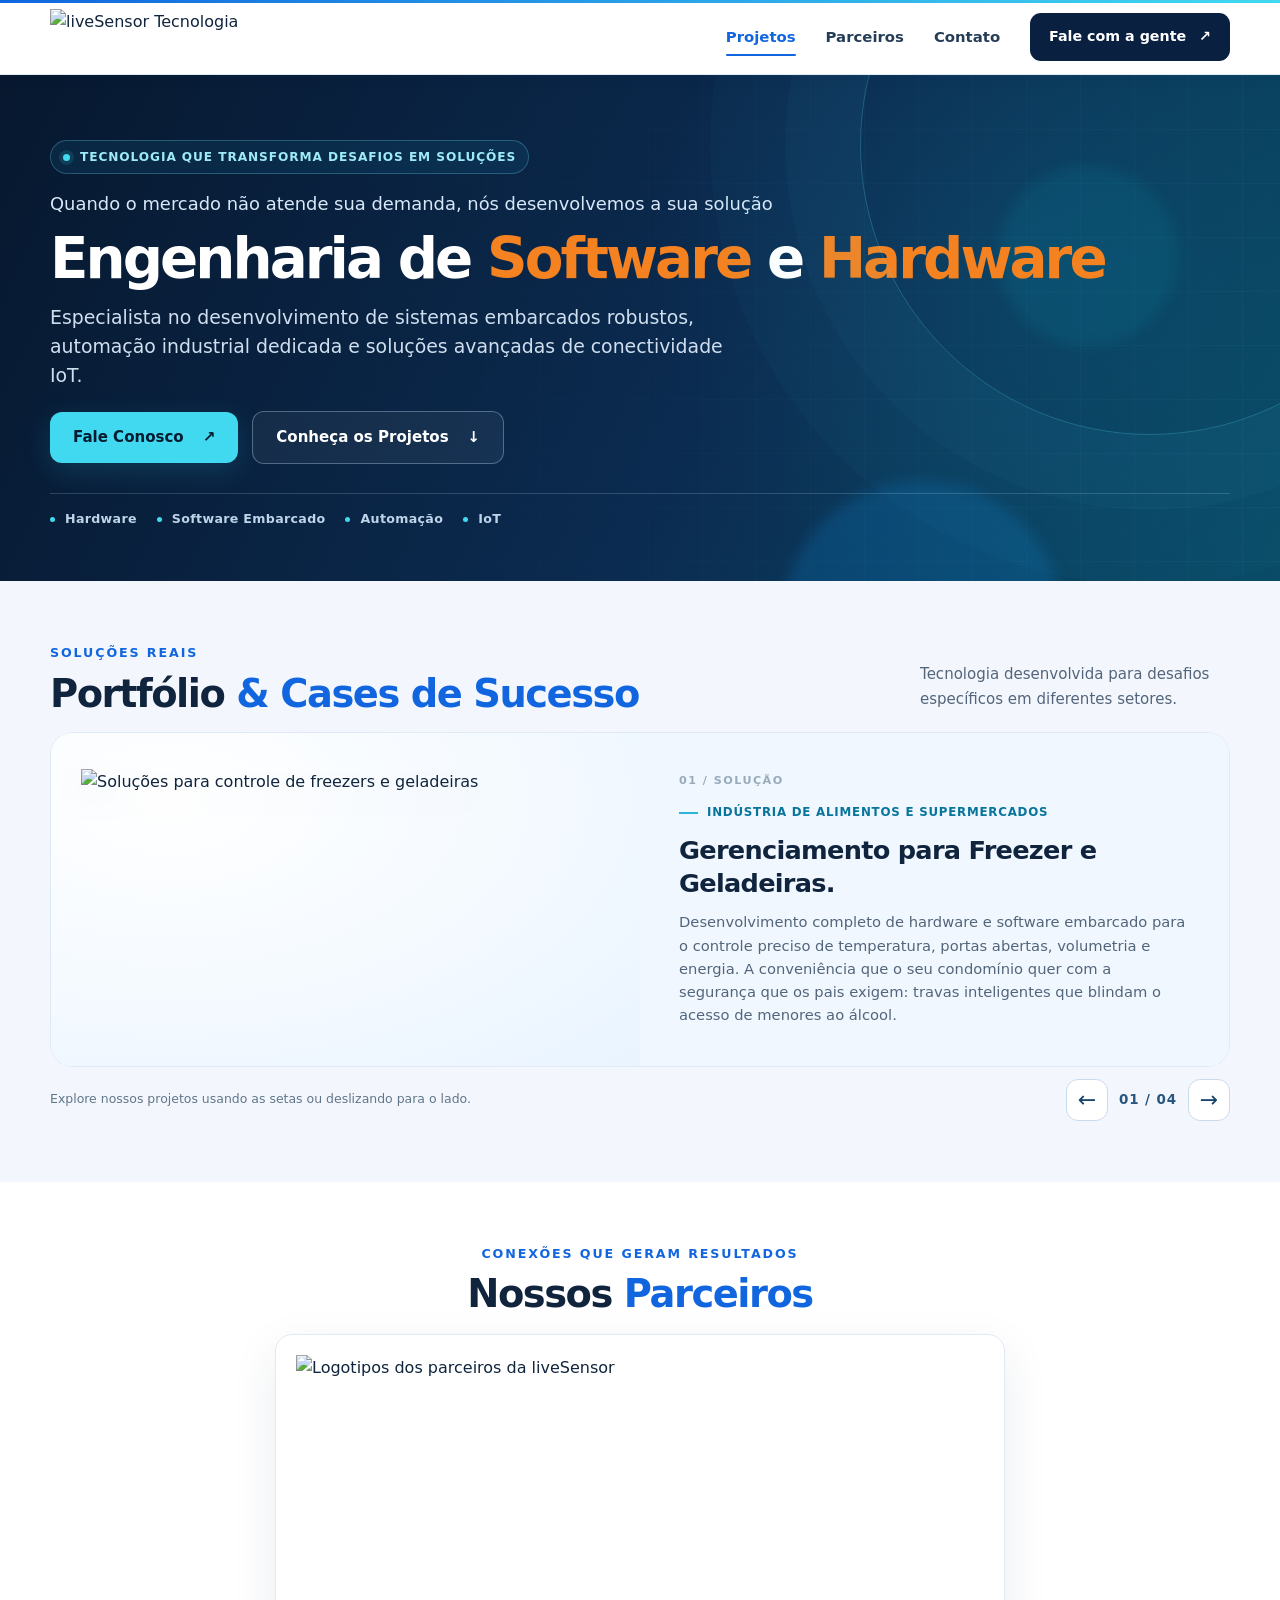
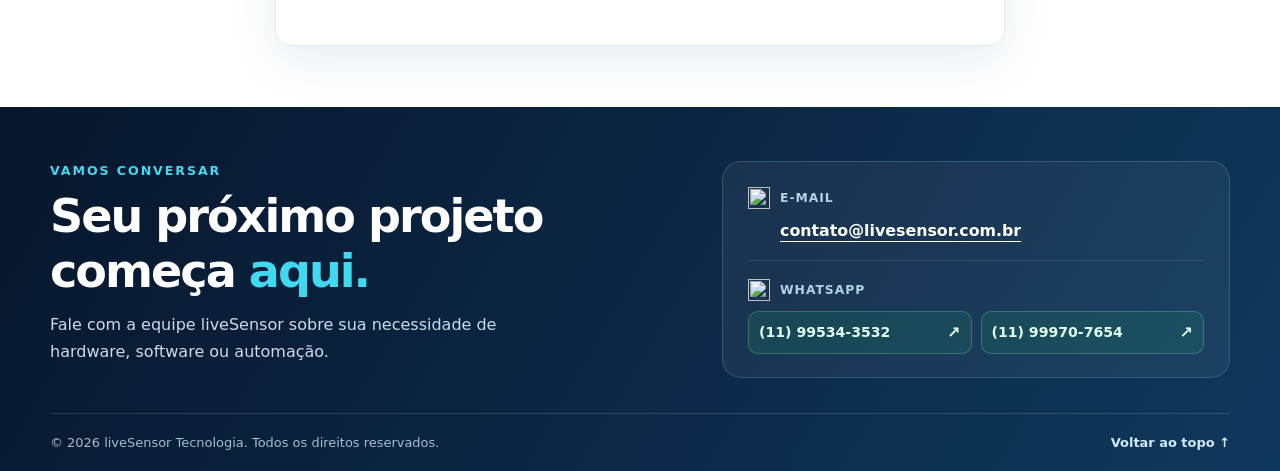
==== commit b9845a20: "Add files via upload" ====
--- a/index.html
+++ b/index.html
@@ -1,504 +1,169 @@
-<!DOCTYPE html>
-<html lang="pt-BR" class="scroll-smooth">
-<head>
-    <meta charset="UTF-8" />
-    <link rel="icon" type="image/svg+xml" href="/vite.svg" />
-    <meta name="viewport" content="width=device-width, initial-scale=1.0" />
-    <title>LiveSensor - Tecnologia que Conecta</title>
-    <script src="https://cdn.tailwindcss.com"></script>
-    <link rel="preconnect" href="https://fonts.googleapis.com">
-    <link rel="preconnect" href="https://fonts.gstatic.com" crossorigin>
-    <link href="https://fonts.googleapis.com/css2?family=Poppins:wght@300;400;500;600;700;800&display=swap" rel="stylesheet">
-    <style>
-      body {
-        font-family: 'Poppins', sans-serif;
-      }
-      #mobile-nav.hidden {
-        display: none;
-      }
-      .accordion-content {
-        max-height: 0;
-        overflow: hidden;
-        transition: max-height 0.3s ease-out;
-      }
-      .accordion-content.open {
-        max-height: 500px;
-        transition: max-height 0.5s ease-in;
-      }
-    </style>
-</head>
-<body class="bg-slate-900 text-gray-200">
-    <header id="main-header" class="fixed top-0 left-0 right-0 z-50 transition-all duration-300 bg-transparent">
-        <div class="container mx-auto px-6 py-3 flex justify-between items-center">
-            <a href="#home" class="flex items-center space-x-2">
-                <svg width="40" height="40" viewBox="0 0 24 24" fill="none" xmlns="http://www.w3.org/2000/svg" class="text-cyan-500">
-                    <path d="M20 7V17C20 18.1046 19.1046 19 18 19H6C4.89543 19 4 18.1046 4 17V7C4 5.89543 4.89543 5 6 5H18C19.1046 5 20 5.89543 20 7Z" stroke="currentColor" stroke-width="1.5"></path>
-                    <path d="M12 15C13.6569 15 15 13.6569 15 12C15 10.3431 13.6569 9 12 9C10.3431 9 9 10.3431 9 12C9 13.6569 10.3431 15 12 15Z" stroke="currentColor" stroke-width="1.5"></path>
-                    <path d="M12 12L12 8.5" stroke="currentColor" stroke-width="1.5" stroke-linecap="round"></path>
-                    <path d="M14.5 14.5L16.5 16.5" stroke="currentColor" stroke-width="1.5" stroke-linecap="round"></path>
-                    <path d="M7.5 7.5L9.5 9.5" stroke="currentColor" stroke-width="1.5" stroke-linecap="round"></path>
-                    <path d="M14.5 9.5L16.5 7.5" stroke="currentColor" stroke-width="1.5" stroke-linecap="round"></path>
-                    <path d="M7.5 16.5L9.5 14.5" stroke="currentColor" stroke-width="1.5" stroke-linecap="round"></path>
-                    <path d="M2 12H4" stroke="currentColor" stroke-width="1.5" stroke-linecap="round"></path>
-                    <path d="M20 12H22" stroke="currentColor" stroke-width="1.5" stroke-linecap="round"></path>
-                    <path d="M12 22V20" stroke="currentColor" stroke-width="1.5" stroke-linecap="round"></path>
-                    <path d="M12 2V4" stroke="currentColor" stroke-width="1.5" stroke-linecap="round"></path>
-                </svg>
-                <div class="flex flex-col">
-                    <h1 class="text-2xl font-bold">
-                        <span class="text-cyan-400">Live</span><span class="text-green-400">Sensor</span>
-                    </h1>
-                    <p class="text-xs text-gray-400 -mt-1">Tecnologia que conecta</p>
-                </div>
-            </a>
-            <nav class="hidden md:flex space-x-8">
-                <a href="#sobre" class="text-gray-300 hover:text-green-400 transition-colors duration-300 font-medium">Quem Somos</a>
-                <a href="#servicos" class="text-gray-300 hover:text-green-400 transition-colors duration-300 font-medium">Serviços</a>
-                <a href="#planos" class="text-gray-300 hover:text-green-400 transition-colors duration-300 font-medium">Planos</a>
-                <a href="#projetos" class="text-gray-300 hover:text-green-400 transition-colors duration-300 font-medium">Projetos</a>
-                <a href="#contato" class="text-gray-300 hover:text-green-400 transition-colors duration-300 font-medium">Contato</a>
-            </nav>
-            <div class="md:hidden">
-                <button id="mobile-menu-button" class="text-gray-300 focus:outline-none" aria-label="Toggle menu">
-                    <svg id="menu-open-icon" class="w-6 h-6" fill="none" stroke="currentColor" viewBox="0 0 24 24" xmlns="http://www.w3.org/2000/svg">
-                        <path stroke-linecap="round" stroke-linejoin="round" stroke-width="2" d="M4 6h16M4 12h16m-7 6h7"></path>
-                    </svg>
-                    <svg id="menu-close-icon" class="w-6 h-6 hidden" fill="none" stroke="currentColor" viewBox="0 0 24 24" xmlns="http://www.w3.org/2000/svg">
-                         <path stroke-linecap="round" stroke-linejoin="round" stroke-width="2" d="M6 18L18 6M6 6l12 12"></path>
-                    </svg>
-                </button>
-            </div>
-        </div>
-        <div id="mobile-nav" class="md:hidden bg-slate-900/95 hidden">
-            <nav class="flex flex-col items-center space-y-4 py-4">
-                 <a href="#sobre" class="text-gray-300 hover:text-green-400 transition-colors duration-300 text-lg">Quem Somos</a>
-                 <a href="#servicos" class="text-gray-300 hover:text-green-400 transition-colors duration-300 text-lg">Serviços</a>
-                 <a href="#planos" class="text-gray-300 hover:text-green-400 transition-colors duration-300 text-lg">Planos</a>
-                 <a href="#projetos" class="text-gray-300 hover:text-green-400 transition-colors duration-300 text-lg">Projetos</a>
-                 <a href="#contato" class="text-gray-300 hover:text-green-400 transition-colors duration-300 text-lg">Contato</a>
-            </nav>
-        </div>
-    </header>
-
-    <main>
-        <section id="home" class="relative min-h-screen flex items-center justify-center text-center bg-cover bg-center" style="background-image: url('https://images.unsplash.com/photo-1562330363-954f0a205309?q=80&w=2070&auto=format&fit=crop')">
-            <div class="absolute inset-0 bg-slate-900 bg-opacity-70 backdrop-blur-sm"></div>
-            <div class="relative z-10 container mx-auto px-6">
-                <h1 class="text-4xl md:text-6xl font-extrabold text-white leading-tight mb-4">
-                    Modernizando o Coração da Indústria Gráfica
-                </h1>
-                <p class="text-lg md:text-xl text-gray-300 max-w-3xl mx-auto mb-8">
-                    Especialistas em retrofit e automação, estendendo a vida útil e conectando suas máquinas à Indústria 4.0.
-                </p>
-                <a href="#planos" class="bg-gradient-to-r from-cyan-500 to-green-500 text-white font-bold py-3 px-8 rounded-full hover:opacity-90 transition-opacity duration-300 text-lg transform hover:scale-105">
-                    Conheça Nossos Planos
-                </a>
-            </div>
-        </section>
-
-        <section id="sobre" class="py-20 bg-slate-900">
-          <div class="container mx-auto px-6">
-            <div class="text-center mb-12">
-              <h2 class="text-3xl md:text-4xl font-bold text-white">
-                Pioneiros na Evolução de Máquinas Gráficas
-              </h2>
-              <p class="text-lg text-gray-400 mt-4 max-w-3xl mx-auto">
-                Combinamos mais de 40 anos de experiência em engenharia para transformar equipamentos legados em ativos digitais de alta performance.
-              </p>
-            </div>
-            <div class="grid md:grid-cols-3 gap-8">
-              <div class="bg-slate-800/50 p-6 rounded-lg shadow-lg backdrop-blur-sm">
-                <div class="flex items-center mb-4">
-                  <div class="p-2 bg-gradient-to-r from-cyan-500 to-green-500 rounded-full mr-4"><svg xmlns="http://www.w3.org/2000/svg" class="h-6 w-6 text-white" fill="none" viewBox="0 0 24 24" stroke="currentColor"><path stroke-linecap="round" stroke-linejoin="round" stroke-width="2" d="M13 10V3L4 14h7v7l9-11h-7z"></path></svg></div>
-                  <h3 class="text-xl font-bold text-white">Nossa Missão</h3>
-                </div>
-                <p class="text-gray-300">Liderar a transformação digital de máquinas industriais, elevando sua produtividade e vida útil através de soluções de automação e controle eletrônico inovadoras.</p>
-              </div>
-              <div class="bg-slate-800/50 p-6 rounded-lg shadow-lg backdrop-blur-sm">
-                <div class="flex items-center mb-4">
-                  <div class="p-2 bg-gradient-to-r from-cyan-500 to-green-500 rounded-full mr-4"><svg xmlns="http://www.w3.org/2000/svg" class="h-6 w-6 text-white" fill="none" viewBox="0 0 24 24" stroke="currentColor"><path stroke-linecap="round" stroke-linejoin="round" stroke-width="2" d="M17.657 16.657L13.414 20.9a1.998 1.998 0 01-2.827 0l-4.244-4.243a8 8 0 1111.314 0z"></path><path stroke-linecap="round" stroke-linejoin="round" stroke-width="2" d="M15 11a3 3 0 11-6 0 3 3 0 016 0z"></path></svg></div>
-                  <h3 class="text-xl font-bold text-white">Nossa Visão</h3>
-                </div>
-                <p class="text-gray-300">Ser a referência em retrofit industrial, conectando o passado tecnológico ao futuro da Indústria 4.0, garantindo competitividade e sustentabilidade para nossos clientes.</p>
-              </div>
-              <div class="bg-slate-800/50 p-6 rounded-lg shadow-lg backdrop-blur-sm">
-                <div class="flex items-center mb-4">
-                  <div class="p-2 bg-gradient-to-r from-cyan-500 to-green-500 rounded-full mr-4"><svg xmlns="http://www.w3.org/2000/svg" class="h-6 w-6 text-white" fill="none" viewBox="0 0 24 24" stroke="currentColor"><path stroke-linecap="round" stroke-linejoin="round" stroke-width="2" d="M9 12l2 2 4-4m6 2a9 9 0 11-18 0 9 9 0 0118 0z"></path></svg></div>
-                  <h3 class="text-xl font-bold text-white">Nossos Valores</h3>
-                </div>
-                <p class="text-gray-300">Inovação, Qualidade, Confiabilidade, Expertise Técnica e uma Parceria sólida com cada cliente que atendemos.</p>
-              </div>
-            </div>
-            <div class="mt-16 bg-slate-800 rounded-lg p-8 md:p-12 shadow-2xl">
-              <div class="grid md:grid-cols-2 gap-8 items-center">
-                <div>
-                  <h3 class="text-2xl font-bold text-transparent bg-clip-text bg-gradient-to-r from-cyan-400 to-green-400 mb-4">
-                    Do Analógico ao Digital: A Nossa Expertise
-                  </h3>
-                  <p class="text-gray-300 mb-4">Nossa especialidade é mergulhar na complexidade de máquinas robustas, porém tecnologicamente defasadas. Entendemos a mecânica e a eletrônica originais, desenvolvendo sistemas de controle modernos que não apenas substituem, mas superam a funcionalidade antiga.</p>
-                  <p class="text-gray-300">Nós preparamos sua produção para o futuro do IoT, habilitando conectividade, coleta de dados e controle remoto. O resultado é uma modernização rápida, com custo-benefício superior e um salto em eficiência operacional.</p>
-                </div>
-                <div class="flex justify-center">
-                  <img src="https://picsum.photos/seed/tech/500/300" alt="Equipe trabalhando em um projeto" class="rounded-lg shadow-lg"/>
-                </div>
-              </div>
-            </div>
-          </div>
-        </section>
-
-        <section id="servicos" class="py-20 bg-slate-900/70 backdrop-blur-sm">
-          <div class="container mx-auto px-6">
-            <div class="text-center mb-12">
-              <h2 class="text-3xl md:text-4xl font-bold text-white">Nossos Serviços</h2>
-              <p class="text-lg text-gray-400 mt-4 max-w-3xl mx-auto">
-                Revitalizamos seu maquinário com tecnologia de ponta, garantindo precisão, confiabilidade e conectividade.
-              </p>
-            </div>
-            <div class="grid md:grid-cols-2 gap-12 items-center">
-              <div>
-                <h3 class="text-2xl font-bold text-transparent bg-clip-text bg-gradient-to-r from-cyan-400 to-green-400 mb-4">
-                  Processo de Retrofit Detalhado
-                </h3>
-                <p class="text-gray-300 mb-6">Nosso serviço de retrofit é uma solução completa para a modernização de máquinas como dobradeiras, guilhotinas e impressoras offset.</p>
-                <ul class="space-y-4">
-                  <li class="flex items-start">
-                    <div class="bg-green-500 rounded-full h-6 w-6 text-white flex items-center justify-center mr-4 mt-1 flex-shrink-0">1</div>
-                    <div><strong class="text-white">Diagnóstico e Planejamento:</strong> Análise completa da máquina e definição dos objetivos de modernização.</div>
-                  </li>
-                  <li class="flex items-start">
-                    <div class="bg-green-500 rounded-full h-6 w-6 text-white flex items-center justify-center mr-4 mt-1 flex-shrink-0">2</div>
-                    <div><strong class="text-white">Desenvolvimento da Solução:</strong> Projeto e fabricação de uma placa controladora customizada e de alta performance.</div>
-                  </li>
-                  <li class="flex items-start">
-                    <div class="bg-green-500 rounded-full h-6 w-6 text-white flex items-center justify-center mr-4 mt-1 flex-shrink-0">3</div>
-                    <div><strong class="text-white">Instalação e Integração:</strong> Implementação do novo sistema de controle, sensoriamento avançado e interface HMI intuitiva.</div>
-                  </li>
-                  <li class="flex items-start">
-                    <div class="bg-green-500 rounded-full h-6 w-6 text-white flex items-center justify-center mr-4 mt-1 flex-shrink-0">4</div>
-                    <div><strong class="text-white">Comissionamento e Treinamento:</strong> Ajustes finos, testes rigorosos e treinamento da sua equipe para operar a máquina modernizada.</div>
-                  </li>
-                </ul>
-              </div>
-              <div class="bg-slate-800 p-6 rounded-lg shadow-2xl">
-                <h4 class="text-xl font-bold text-white mb-4">Estudo de Caso: Dobradeira MBO B20-1-20/4-P</h4>
-                <img src="https://i.imgur.com/8Q9F1Jt.jpeg" alt="Dobradeira MBO B20-1-20/4-P" class="rounded-md mb-4 w-full h-auto object-cover"/>
-                <p class="text-gray-300">
-                  <strong class="text-cyan-400">Desafio:</strong> Um cliente possuía uma dobradeira MBO robusta, porém com sistema eletrônico obsoleto, causando paradas constantes e dificuldade na manutenção.
-                </p>
-                <p class="text-gray-300 mt-2">
-                  <strong class="text-green-400">Solução:</strong> Desenvolvemos e instalamos uma nova placa controladora, restaurando a performance original, aumentando a precisão e estendendo a vida útil do equipamento por muitos anos.
-                </p>
-              </div>
-            </div>
-          </div>
-        </section>
-
-        <section id="planos" class="py-20 bg-slate-900">
-          <div class="container mx-auto px-6">
-            <div class="text-center mb-12">
-              <h2 class="text-3xl md:text-4xl font-bold text-white">Planos de Modernização Flexíveis</h2>
-              <p class="text-lg text-gray-400 mt-4 max-w-3xl mx-auto">
-                Escolha o modelo de negócio que melhor se adapta à sua realidade financeira e operacional.
-              </p>
-            </div>
-            <div class="grid md:grid-cols-2 gap-8 max-w-5xl mx-auto">
-              <div class="border-2 rounded-xl p-8 flex flex-col h-full border-slate-700 bg-slate-800/50">
-                <h3 class="text-2xl font-bold text-white">Aquisição Direta</h3>
-                <p class="text-gray-400 mb-6">Compra tradicional do hardware.</p>
-                <ul class="space-y-3 mb-8 flex-grow">
-                  <li class="flex items-start"><svg class="w-5 h-5 text-green-400 mr-2 flex-shrink-0" fill="none" stroke="currentColor" viewBox="0 0 24 24" xmlns="http://www.w3.org/2000/svg"><path stroke-linecap="round" stroke-linejoin="round" stroke-width="2" d="M5 13l4 4L19 7"></path></svg><span class="text-gray-300">Propriedade total do hardware e sistema.</span></li>
-                  <li class="flex items-start"><svg class="w-5 h-5 text-green-400 mr-2 flex-shrink-0" fill="none" stroke="currentColor" viewBox="0 0 24 24" xmlns="http://www.w3.org/2000/svg"><path stroke-linecap="round" stroke-linejoin="round" stroke-width="2" d="M5 13l4 4L19 7"></path></svg><span class="text-gray-300">Custo único de investimento inicial (CapEx).</span></li>
-                  <li class="flex items-start"><svg class="w-5 h-5 text-green-400 mr-2 flex-shrink-0" fill="none" stroke="currentColor" viewBox="0 0 24 24" xmlns="http://www.w3.org/2000/svg"><path stroke-linecap="round" stroke-linejoin="round" stroke-width="2" d="M5 13l4 4L19 7"></path></svg><span class="text-gray-300">Agrega valor ao patrimônio da empresa.</span></li>
-                  <li class="flex items-start"><svg class="w-5 h-5 text-green-400 mr-2 flex-shrink-0" fill="none" stroke="currentColor" viewBox="0 0 24 24" xmlns="http://www.w3.org/2000/svg"><path stroke-linecap="round" stroke-linejoin="round" stroke-width="2" d="M5 13l4 4L19 7"></path></svg><span class="text-gray-300">Garantia padrão de mercado (12 meses).</span></li>
-                  <li class="flex items-start"><svg class="w-5 h-5 text-green-400 mr-2 flex-shrink-0" fill="none" stroke="currentColor" viewBox="0 0 24 24" xmlns="http://www.w3.org/2000/svg"><path stroke-linecap="round" stroke-linejoin="round" stroke-width="2" d="M5 13l4 4L19 7"></path></svg><span class="text-gray-300">Flexibilidade total a longo prazo.</span></li>
-                </ul>
-                <a href="#contato" class="w-full text-center font-bold py-3 px-6 rounded-lg transition-colors duration-300 bg-slate-700 text-gray-200 hover:bg-slate-600">Solicitar Orçamento</a>
-              </div>
-              <div class="border-2 rounded-xl p-8 flex flex-col h-full border-green-400 bg-slate-800">
-                <h3 class="text-2xl font-bold text-transparent bg-clip-text bg-gradient-to-r from-cyan-400 to-green-400">Máquina Ativa (HaaS)</h3>
-                <p class="text-gray-400 mb-6">Modernização como um serviço.</p>
-                <ul class="space-y-3 mb-8 flex-grow">
-                  <li class="flex items-start"><svg class="w-5 h-5 text-green-400 mr-2 flex-shrink-0" fill="none" stroke="currentColor" viewBox="0 0 24 24" xmlns="http://www.w3.org/2000/svg"><path stroke-linecap="round" stroke-linejoin="round" stroke-width="2" d="M5 13l4 4L19 7"></path></svg><span class="text-gray-300">Zero investimento inicial (CapEx Zero).</span></li>
-                  <li class="flex items-start"><svg class="w-5 h-5 text-green-400 mr-2 flex-shrink-0" fill="none" stroke="currentColor" viewBox="0 0 24 24" xmlns="http://www.w3.org/2000/svg"><path stroke-linecap="round" stroke-linejoin="round" stroke-width="2" d="M5 13l4 4L19 7"></path></svg><span class="text-gray-300">Garantia Perpétua durante a assinatura.</span></li>
-                  <li class="flex items-start"><svg class="w-5 h-5 text-green-400 mr-2 flex-shrink-0" fill="none" stroke="currentColor" viewBox="0 0 24 24" xmlns="http://www.w3.org/2000/svg"><path stroke-linecap="round" stroke-linejoin="round" stroke-width="2" d="M5 13l4 4L19 7"></path></svg><span class="text-gray-300">Suporte técnico prioritário e manutenção inclusa.</span></li>
-                  <li class="flex items-start"><svg class="w-5 h-5 text-green-400 mr-2 flex-shrink-0" fill="none" stroke="currentColor" viewBox="0 0 24 24" xmlns="http://www.w3.org/2000/svg"><path stroke-linecap="round" stroke-linejoin="round" stroke-width="2" d="M5 13l4 4L19 7"></path></svg><span class="text-gray-300">Atualizações de firmware e software contínuas.</span></li>
-                  <li class="flex items-start"><svg class="w-5 h-5 text-green-400 mr-2 flex-shrink-0" fill="none" stroke="currentColor" viewBox="0 0 24 24" xmlns="http://www.w3.org/2000/svg"><path stroke-linecap="round" stroke-linejoin="round" stroke-width="2" d="M5 13l4 4L19 7"></path></svg><span class="text-gray-300">Previsibilidade total de custos (OpEx).</span></li>
-                </ul>
-                <a href="#contato" class="w-full text-center font-bold py-3 px-6 rounded-lg transition-colors duration-300 bg-gradient-to-r from-cyan-500 to-green-500 text-white hover:opacity-90">Simular Assinatura</a>
-              </div>
-            </div>
-            <div class="text-center mt-8">
-              <p class="text-gray-400">Plano Máquina Ativa a partir de <strong class="text-green-400 font-bold">R$ 790,00/mês</strong>.</p>
-            </div>
-            <div class="max-w-4xl mx-auto mt-20">
-              <h3 class="text-2xl md:text-3xl font-bold text-white text-center mb-8">Perguntas Frequentes</h3>
-              <div id="faq-accordion" class="bg-slate-800/50 rounded-lg shadow-lg">
-                <div class="border-b border-slate-700">
-                  <h2><button type="button" class="flex items-center justify-between w-full p-5 font-medium text-left text-gray-300 hover:bg-slate-800" aria-expanded="true"><span>Como é calculada a mensalidade do Máquina Ativa?</span><svg class="w-6 h-6 shrink-0 transition-transform duration-200 rotate-180" fill="currentColor" viewBox="0 0 20 20" xmlns="http://www.w3.org/2000/svg"><path fill-rule="evenodd" d="M5.293 7.293a1 1 0 011.414 0L10 10.586l3.293-3.293a1 1 0 111.414 1.414l-4 4a1 1 0 01-1.414 0l-4-4a1 1 0 010-1.414z" clip-rule="evenodd"></path></svg></button></h2>
-                  <div class="p-5 border-t border-slate-700 accordion-content open"><p class="text-gray-400">A mensalidade é calculada com base na complexidade da máquina, escopo do retrofit e funcionalidades adicionais, garantindo um valor justo e previsível para sua operação.</p></div>
-                </div>
-                <div class="border-b border-slate-700">
-                  <h2><button type="button" class="flex items-center justify-between w-full p-5 font-medium text-left text-gray-300 hover:bg-slate-800" aria-expanded="false"><span>Qual o tempo mínimo de contrato para o Máquina Ativa?</span><svg class="w-6 h-6 shrink-0 transition-transform duration-200" fill="currentColor" viewBox="0 0 20 20" xmlns="http://www.w3.org/2000/svg"><path fill-rule="evenodd" d="M5.293 7.293a1 1 0 011.414 0L10 10.586l3.293-3.293a1 1 0 111.414 1.414l-4 4a1 1 0 01-1.414 0l-4-4a1 1 0 010-1.414z" clip-rule="evenodd"></path></svg></button></h2>
-                  <div class="p-5 border-t border-slate-700 accordion-content"><p class="text-gray-400">Trabalhamos com um período contratual mínimo para garantir a viabilidade do nosso investimento inicial em hardware e instalação. Consulte-nos para detalhes específicos para seu equipamento.</p></div>
-                </div>
-                <div class="border-b border-slate-700">
-                  <h2><button type="button" class="flex items-center justify-between w-full p-5 font-medium text-left text-gray-300 hover:bg-slate-800" aria-expanded="false"><span>O que acontece se eu quiser cancelar a assinatura?</span><svg class="w-6 h-6 shrink-0 transition-transform duration-200" fill="currentColor" viewBox="0 0 20 20" xmlns="http://www.w3.org/2000/svg"><path fill-rule="evenodd" d="M5.293 7.293a1 1 0 011.414 0L10 10.586l3.293-3.293a1 1 0 111.414 1.414l-4 4a1 1 0 01-1.414 0l-4-4a1 1 0 010-1.414z" clip-rule="evenodd"></path></svg></button></h2>
-                  <div class="p-5 border-t border-slate-700 accordion-content"><p class="text-gray-400">Oferecemos flexibilidade. Ao final do contrato, você pode renovar, optar pela compra do hardware por um valor residual ou simplesmente devolver o equipamento.</p></div>
-                </div>
-                <div>
-                  <h2><button type="button" class="flex items-center justify-between w-full p-5 font-medium text-left text-gray-300 hover:bg-slate-800" aria-expanded="false"><span>Quem é responsável pela manutenção em cada modelo?</span><svg class="w-6 h-6 shrink-0 transition-transform duration-200" fill="currentColor" viewBox="0 0 20 20" xmlns="http://www.w3.org/2000/svg"><path fill-rule="evenodd" d="M5.293 7.293a1 1 0 011.414 0L10 10.586l3.293-3.293a1 1 0 111.414 1.414l-4 4a1 1 0 01-1.414 0l-4-4a1 1 0 010-1.414z" clip-rule="evenodd"></path></svg></button></h2>
-                  <div class="p-5 border-t border-slate-700 accordion-content"><p class="text-gray-400">No plano Máquina Ativa, a manutenção do nosso hardware é 100% nossa responsabilidade. Na Venda Direta, o cliente assume a manutenção após o período de garantia padrão de 12 meses.</p></div>
-                </div>
-              </div>
-            </div>
-          </div>
-        </section>
-
-        <section id="projetos" class="py-20 bg-slate-900/70 backdrop-blur-sm">
-          <div class="container mx-auto px-6">
-            <div class="text-center mb-12">
-              <h2 class="text-3xl md:text-4xl font-bold text-white">Nossos Projetos de Sucesso</h2>
-              <p class="text-lg text-gray-400 mt-4 max-w-3xl mx-auto">
-                Veja exemplos concretos de como transformamos máquinas e processos.
-              </p>
-            </div>
-            <div class="grid grid-cols-1 md:grid-cols-3 md:grid-rows-2 gap-6" style="min-height: 600px;">
-              <div class="group relative overflow-hidden rounded-lg shadow-lg md:col-span-2 md:row-span-2">
-                <img src="https://i.imgur.com/8Q9F1Jt.jpeg" alt="Dobradeira MBO B20" class="w-full h-full object-cover transition-transform duration-500 group-hover:scale-110"/>
-                <div class="absolute inset-0 bg-gradient-to-t from-black/80 to-transparent"></div>
-                <div class="absolute bottom-0 left-0 p-6">
-                  <h3 class="text-2xl font-bold text-white">Dobradeira MBO B20</h3>
-                  <p class="text-gray-300 opacity-0 group-hover:opacity-100 transition-opacity duration-300 max-h-0 group-hover:max-h-screen">
-                    Retrofit completo do sistema de controle, restaurando a performance e adicionando recursos de monitoramento remoto para máxima eficiência.
-                  </p>
-                </div>
-              </div>
-              <div class="group relative overflow-hidden rounded-lg shadow-lg">
-                <img src="https://picsum.photos/seed/guillotine/800/600" alt="Guilhotina Gráfica" class="w-full h-full object-cover transition-transform duration-500 group-hover:scale-110"/>
-                <div class="absolute inset-0 bg-gradient-to-t from-black/80 to-transparent"></div>
-                <div class="absolute bottom-0 left-0 p-6">
-                  <h3 class="text-2xl font-bold text-white">Guilhotina Gráfica</h3>
-                  <p class="text-gray-300 opacity-0 group-hover:opacity-100 transition-opacity duration-300 max-h-0 group-hover:max-h-screen">
-                    Modernização do sistema de acionamento e segurança, garantindo cortes precisos e conformidade com as normas atuais.
-                  </p>
-                </div>
-              </div>
-              <div class="group relative overflow-hidden rounded-lg shadow-lg">
-                <img src="https://picsum.photos/seed/offset/800/600" alt="Impressora Offset" class="w-full h-full object-cover transition-transform duration-500 group-hover:scale-110"/>
-                <div class="absolute inset-0 bg-gradient-to-t from-black/80 to-transparent"></div>
-                <div class="absolute bottom-0 left-0 p-6">
-                  <h3 class="text-2xl font-bold text-white">Impressora Offset</h3>
-                  <p class="text-gray-300 opacity-0 group-hover:opacity-100 transition-opacity duration-300 max-h-0 group-hover:max-h-screen">
-                    Implementação de sensores e um novo CLP para automação do controle de tinta e registro, reduzindo o desperdício.
-                  </p>
-                </div>
-              </div>
-            </div>
-          </div>
-        </section>
-
-        <section id="contato" class="py-20 bg-slate-900">
-          <div class="container mx-auto px-6">
-            <div class="text-center mb-12">
-              <h2 class="text-3xl md:text-4xl font-bold text-white">Vamos Conversar?</h2>
-              <p class="text-lg text-gray-400 mt-4 max-w-3xl mx-auto">
-                Entre em contato para solicitar um orçamento ou uma consulta técnica gratuita.
-              </p>
-            </div>
-            <div class="bg-slate-800/50 rounded-lg shadow-2xl p-8 md:p-12 grid md:grid-cols-2 gap-12">
-              <div>
-                <h3 class="text-2xl font-bold text-white mb-6">Informações de Contato</h3>
-                <div class="space-y-4 text-gray-300">
-                  <p class="flex items-center">
-                    <svg class="w-6 h-6 mr-3 text-green-400" fill="none" stroke="currentColor" viewBox="0 0 24 24" xmlns="http://www.w3.org/2000/svg"><path stroke-linecap="round" stroke-linejoin="round" stroke-width="2" d="M3 5a2 2 0 012-2h3.28a1 1 0 01.948.684l1.498 4.493a1 1 0 01-.502 1.21l-2.257 1.13a11.042 11.042 0 005.516 5.516l1.13-2.257a1 1 0 011.21-.502l4.493 1.498a1 1 0 01.684.949V19a2 2 0 01-2 2h-1C9.716 21 3 14.284 3 6V5z"></path></svg>
-                    <span>+55 (11) 97659-1457</span>
-                  </p>
-                  <p class="flex items-center">
-                    <svg class="w-6 h-6 mr-3 text-green-400" fill="none" stroke="currentColor" viewBox="0 0 24 24" xmlns="http://www.w3.org/2000/svg"><path stroke-linecap="round" stroke-linejoin="round" stroke-width="2" d="M3 8l7.89 5.26a2 2 0 002.22 0L21 8M5 19h14a2 2 0 002-2V7a2 2 0 00-2-2H5a2 2 0 00-2 2v10a2 2 0 002 2z"></path></svg>
-                    <span>contato@livesensor.com.br</span>
-                  </p>
-                  <p class="flex items-start">
-                    <svg class="w-6 h-6 mr-3 text-green-400 flex-shrink-0" fill="none" stroke="currentColor" viewBox="0 0 24 24" xmlns="http://www.w3.org/2000/svg"><path stroke-linecap="round" stroke-linejoin="round" stroke-width="2" d="M17.657 16.657L13.414 20.9a1.998 1.998 0 01-2.827 0l-4.244-4.243a8 8 0 1111.314 0z"></path><path stroke-linecap="round" stroke-linejoin="round" stroke-width="2" d="M15 11a3 3 0 11-6 0 3 3 0 016 0z"></path></svg>
-                    <span>Rua Desembargador Raphael Fleury Ferraz de Sampaio, 357-199 - Conj. Res. Vista Verde, São Paulo - SP, 05171-580</span>
-                  </p>
-                </div>
-                <div class="mt-8">
-                  <iframe 
-                    src="https://www.google.com/maps/embed?pb=!1m18!1m12!1m3!1d3659.351631526645!2d-46.76172338830727!3d-23.483664759083203!2m3!1f0!2f0!3f0!3m2!1i1024!2i768!4f13.1!3m3!1m2!1s0x94cefa360c6d997d%3A0x6b6920d005221971!2sR.%20Des.%20Raphael%20Fleury%20Ferraz%20de%20Sampaio%20-%20Parque%20Anhanguera%2C%20S%C3%A3o%20Paulo%20-%20SP%2C%2005171-580!5e0!3m2!1spt-BR!2sbr!4v1717011667431!5m2!1spt-BR!2sbr"
-                    width="100%" height="250" style="border:0;" allowfullscreen="" loading="lazy" 
-                    referrerpolicy="no-referrer-when-downgrade" class="rounded-lg opacity-70" title="Localização da LiveSensor no Google Maps"></iframe>
-                </div>
-              </div>
-              <form id="contact-form" class="space-y-4" novalidate>
-                <input type="text" name="name" placeholder="Nome Completo" required class="w-full bg-slate-700 border border-slate-600 rounded-md p-3 text-white placeholder-gray-400 focus:outline-none focus:ring-2 focus:ring-green-500" />
-                <input type="text" name="company" placeholder="Nome da Empresa" required class="w-full bg-slate-700 border border-slate-600 rounded-md p-3 text-white placeholder-gray-400 focus:outline-none focus:ring-2 focus:ring-green-500" />
-                <input type="email" name="email" placeholder="E-mail" required class="w-full bg-slate-700 border border-slate-600 rounded-md p-3 text-white placeholder-gray-400 focus:outline-none focus:ring-2 focus:ring-green-500" />
-                <input type="tel" name="phone" placeholder="Telefone" class="w-full bg-slate-700 border border-slate-600 rounded-md p-3 text-white placeholder-gray-400 focus:outline-none focus:ring-2 focus:ring-green-500" />
-                <input type="text" name="subject" placeholder="Assunto" required class="w-full bg-slate-700 border border-slate-600 rounded-md p-3 text-white placeholder-gray-400 focus:outline-none focus:ring-2 focus:ring-green-500" />
-                <textarea name="message" placeholder="Sua Mensagem" rows="5" required class="w-full bg-slate-700 border border-slate-600 rounded-md p-3 text-white placeholder-gray-400 focus:outline-none focus:ring-2 focus:ring-green-500"></textarea>
-                <button type="submit" id="submit-button" class="w-full bg-gradient-to-r from-cyan-500 to-green-500 text-white font-bold py-3 px-8 rounded-lg hover:opacity-90 transition-all duration-300 text-lg disabled:opacity-50 disabled:cursor-not-allowed flex items-center justify-center">
-                    <span class="button-text">Enviar Mensagem</span>
-                    <span class="button-loader hidden items-center">
-                        <svg class="animate-spin -ml-1 mr-3 h-5 w-5 text-white" xmlns="http://www.w3.org/2000/svg" fill="none" viewBox="0 0 24 24">
-                            <circle class="opacity-25" cx="12" cy="12" r="10" stroke="currentColor" stroke-width="4"></circle>
-                            <path class="opacity-75" fill="currentColor" d="M4 12a8 8 0 018-8V0C5.373 0 0 5.373 0 12h4zm2 5.291A7.962 7.962 0 014 12H0c0 3.042 1.135 5.824 3 7.938l3-2.647z"></path>
-                        </svg>
-                        Enviando...
-                    </span>
-                </button>
-                <div id="form-status" class="h-6 mt-4 text-center"></div>
-              </form>
-            </div>
-          </div>
-        </section>
-    </main>
-
-    <footer class="bg-slate-900 border-t border-slate-800">
-      <div class="container mx-auto px-6 py-8 flex flex-col md:flex-row justify-between items-center text-center md:text-left">
-        <div class="mb-4 md:mb-0">
-          <a href="#home" class="flex items-center space-x-2">
-            <svg width="32" height="32" viewBox="0 0 24 24" fill="none" xmlns="http://www.w3.org/2000/svg" class="text-cyan-500">
-              <path d="M20 7V17C20 18.1046 19.1046 19 18 19H6C4.89543 19 4 18.1046 4 17V7C4 5.89543 4.89543 5 6 5H18C19.1046 5 20 5.89543 20 7Z" stroke="currentColor" stroke-width="1.5"></path>
-              <path d="M12 15C13.6569 15 15 13.6569 15 12C15 10.3431 13.6569 9 12 9C10.3431 9 9 10.3431 9 12C9 13.6569 10.3431 15 12 15Z" stroke="currentColor" stroke-width="1.5"></path>
-              <path d="M12 12L12 8.5" stroke="currentColor" stroke-width="1.5" stroke-linecap="round"></path>
-              <path d="M14.5 14.5L16.5 16.5" stroke="currentColor" stroke-width="1.5" stroke-linecap="round"></path>
-              <path d="M7.5 7.5L9.5 9.5" stroke="currentColor" stroke-width="1.5" stroke-linecap="round"></path>
-              <path d="M14.5 9.5L16.5 7.5" stroke="currentColor" stroke-width="1.5" stroke-linecap="round"></path>
-              <path d="M7.5 16.5L9.5 14.5" stroke="currentColor" stroke-width="1.5" stroke-linecap="round"></path>
-              <path d="M2 12H4" stroke="currentColor" stroke-width="1.5" stroke-linecap="round"></path>
-              <path d="M20 12H22" stroke="currentColor" stroke-width="1.5" stroke-linecap="round"></path>
-              <path d="M12 22V20" stroke="currentColor" stroke-width="1.5" stroke-linecap="round"></path>
-              <path d="M12 2V4" stroke="currentColor" stroke-width="1.5" stroke-linecap="round"></path>
-            </svg>
-            <div class="flex flex-col">
-              <h1 class="text-xl font-bold">
-                <span class="text-cyan-400">Live</span><span class="text-green-400">Sensor</span>
-              </h1>
-            </div>
-          </a>
-          <p class="text-sm text-gray-500 mt-2">Tecnologia que conecta</p>
-        </div>
-        <div class="text-sm text-gray-500">
-          <p>&copy; <span id="current-year"></span> LiveSensor. Todos os direitos reservados.</p>
-          <p>Modernizando a indústria, um retrofit de cada vez.</p>
-        </div>
-      </div>
-    </footer>
-
-    <script>
-      document.addEventListener('DOMContentLoaded', () => {
-        document.querySelectorAll('a[href^="#"]').forEach(anchor => {
-          anchor.addEventListener('click', function (e) {
-            e.preventDefault();
-            const targetId = this.getAttribute('href');
-            if (!targetId || targetId === '#') return;
-            const targetElement = document.querySelector(targetId);
-            if (targetElement) {
-              targetElement.scrollIntoView({ behavior: 'smooth' });
-            }
-          });
-        });
-
-        const header = document.getElementById('main-header');
-        if (header) {
-          const handleScroll = () => {
-            if (window.scrollY > 10) {
-              header.classList.add('bg-slate-900/80', 'backdrop-blur-sm', 'shadow-lg');
-              header.classList.remove('bg-transparent');
-            } else {
-              header.classList.remove('bg-slate-900/80', 'backdrop-blur-sm', 'shadow-lg');
-              header.classList.add('bg-transparent');
-            }
-          };
-          window.addEventListener('scroll', handleScroll, { passive: true });
-          handleScroll();
-        }
-
-        const mobileMenuButton = document.getElementById('mobile-menu-button');
-        const mobileNav = document.getElementById('mobile-nav');
-        const openIcon = document.getElementById('menu-open-icon');
-        const closeIcon = document.getElementById('menu-close-icon');
-
-        if (mobileMenuButton && mobileNav && openIcon && closeIcon) {
-          mobileMenuButton.addEventListener('click', () => {
-            mobileNav.classList.toggle('hidden');
-            openIcon.classList.toggle('hidden');
-            closeIcon.classList.toggle('hidden');
-          });
-
-          mobileNav.querySelectorAll('a').forEach(link => {
-            link.addEventListener('click', () => {
-              mobileNav.classList.add('hidden');
-              openIcon.classList.remove('hidden');
-              closeIcon.classList.add('hidden');
-            });
-          });
-        }
-
-        const accordionContainer = document.getElementById('faq-accordion');
-        if (accordionContainer) {
-          const accordionButtons = accordionContainer.querySelectorAll('button');
-          accordionButtons.forEach(button => {
-            button.addEventListener('click', () => {
-              const content = button.parentElement.nextElementSibling;
-              const isExpanded = button.getAttribute('aria-expanded') === 'true';
-
-              accordionButtons.forEach(otherButton => {
-                if (otherButton !== button) {
-                  otherButton.setAttribute('aria-expanded', 'false');
-                  otherButton.querySelector('svg').classList.remove('rotate-180');
-                  otherButton.parentElement.nextElementSibling.classList.remove('open');
-                }
-              });
-              
-              button.setAttribute('aria-expanded', !isExpanded);
-              button.querySelector('svg').classList.toggle('rotate-180');
-              content.classList.toggle('open');
-            });
-          });
-        }
-
-        const contactForm = document.getElementById('contact-form');
-        if (contactForm) {
-          contactForm.addEventListener('submit', (e) => {
-            e.preventDefault();
-            const submitButton = document.getElementById('submit-button');
-            const buttonText = submitButton.querySelector('.button-text');
-            const buttonLoader = submitButton.querySelector('.button-loader');
-            const formStatus = document.getElementById('form-status');
-
-            if (submitButton.disabled) return;
-            
-            submitButton.disabled = true;
-            buttonText.classList.add('hidden');
-            buttonLoader.classList.remove('hidden');
-            buttonLoader.classList.add('flex');
-            formStatus.innerHTML = '';
-
-            setTimeout(() => {
-              const isSuccess = true;
-              if (isSuccess) {
-                formStatus.innerHTML = '<p class="text-green-400">Obrigado pelo seu contato! Retornaremos em breve.</p>';
-                contactForm.reset();
-              } else {
-                formStatus.innerHTML = '<p class="text-red-400">Ocorreu um erro ao enviar a mensagem. Tente novamente.</p>';
-              }
-              
-              submitButton.disabled = false;
-              buttonText.classList.remove('hidden');
-              buttonLoader.classList.add('hidden');
-              buttonLoader.classList.remove('flex');
-
-              setTimeout(() => { formStatus.innerHTML = ''; }, 5000);
-            }, 2000);
-          });
-        }
-
-        const yearSpan = document.getElementById('current-year');
-        if(yearSpan) {
-            yearSpan.textContent = new Date().getFullYear();
-        }
-      });
-    </script>
-</body>
-</html>+<!DOCTYPE html>
+<html lang="pt-BR">
+<head>
+  <meta charset="UTF-8">
+  <meta name="viewport" content="width=device-width, initial-scale=1.0">
+  <meta name="theme-color" content="#071b35">
+  <meta name="description" content="liveSensor Tecnologia: desenvolvimento de hardware, software embarcado, automação industrial e soluções IoT sob medida.">
+  <title>liveSensor | Desenvolvimento Tecnológico e IoT</title>
+  <link rel="stylesheet" href="styles.css">
+  <script src="script.js" defer></script>
+</head>
+<body>
+  <a class="skip-link" href="#conteudo">Pular para o conteúdo</a>
+  <div class="scroll-progress" aria-hidden="true"></div>
+
+  <header class="site-header" id="topo">
+    <div class="container header-inner">
+      <a class="brand" href="#topo" aria-label="liveSensor Tecnologia — início">
+        <img class="brand-logo" src="assets/logo.png" alt="liveSensor Tecnologia" width="250" height="69">
+      </a>
+
+      <button class="menu-toggle" type="button" aria-label="Abrir menu" aria-controls="main-navigation" aria-expanded="false">
+        <span></span><span></span><span></span>
+      </button>
+
+      <nav class="main-nav" id="main-navigation" aria-label="Navegação principal">
+        <a class="nav-link" href="#portfolio">Projetos</a>
+        <a class="nav-link" href="#parceiros">Parceiros</a>
+        <a class="nav-link" href="#contato">Contato</a>
+        <a class="nav-contact" href="mailto:contato@livesensor.com.br">Fale com a gente <span aria-hidden="true">↗</span></a>
+      </nav>
+    </div>
+  </header>
+
+  <main id="conteudo">
+    <section class="hero" aria-labelledby="hero-title">
+      <div class="hero-grid" aria-hidden="true"></div>
+      <div class="hero-pointer-glow" aria-hidden="true"></div>
+      <div class="hero-orb hero-orb-one" aria-hidden="true"></div>
+      <div class="hero-orb hero-orb-two" aria-hidden="true"></div>
+      <div class="container hero-content">
+        <p class="hero-eyebrow"><span class="live-dot" aria-hidden="true"></span> Tecnologia que transforma desafios em soluções</p>
+        <p class="hero-tagline">Quando o mercado não atende sua demanda, nós desenvolvemos a sua solução</p>
+        <h1 id="hero-title">Engenharia de <span class="hero-accent">Software</span> e <span class="hero-accent">Hardware</span></h1>
+        <p class="hero-description">Especialista no desenvolvimento de sistemas embarcados robustos, automação industrial dedicada e soluções avançadas de conectividade IoT.</p>
+        <div class="hero-actions">
+          <a class="button button-primary" href="#contato">Fale Conosco <span aria-hidden="true">↗</span></a>
+          <a class="button button-outline" href="#portfolio">Conheça os Projetos <span aria-hidden="true">↓</span></a>
+        </div>
+        <div class="hero-expertise" aria-label="Áreas de atuação">
+          <span>Hardware</span><span>Software Embarcado</span><span>Automação</span><span>IoT</span>
+        </div>
+      </div>
+    </section>
+
+    <section class="portfolio section" id="portfolio" aria-labelledby="portfolio-title">
+      <div class="container">
+        <div class="section-heading">
+          <div>
+            <p class="section-kicker">SOLUÇÕES REAIS</p>
+            <h2 id="portfolio-title">Portfólio <span>&amp; Cases de Sucesso</span></h2>
+          </div>
+          <p class="section-intro">Tecnologia desenvolvida para desafios específicos em diferentes setores.</p>
+        </div>
+
+        <div class="projects" id="project-track" role="region" aria-roledescription="carrossel" aria-label="Projetos e soluções da liveSensor" tabindex="0">
+          <article class="project-card" data-category="industria" role="group" aria-roledescription="slide" aria-label="Projeto 1 de 4">
+            <div class="project-media">
+              <img src="assets/Freezer.jpg" alt="Soluções para controle de freezers e geladeiras" width="988" height="524" decoding="async">
+            </div>
+            <div class="project-content">
+              <span class="project-number">01 / SOLUÇÃO</span>
+              <p class="project-tag">Indústria de Alimentos e Supermercados</p>
+              <h3>Gerenciamento para Freezer e Geladeiras.</h3>
+              <p>Desenvolvimento completo de hardware e software embarcado para o controle preciso de temperatura, portas abertas, volumetria e energia. A conveniência que o seu condomínio quer com a segurança que os pais exigem: travas inteligentes que blindam o acesso de menores ao álcool.</p>
+            </div>
+          </article>
+
+          <article class="project-card" data-category="automacao" role="group" aria-roledescription="slide" aria-label="Projeto 2 de 4">
+            <div class="project-media">
+              <img src="assets/MBO1.jpg" alt="Sistemas para automação de dobradeiras MBO" width="731" height="274" decoding="async">
+            </div>
+            <div class="project-content">
+              <span class="project-number">02 / SOLUÇÃO</span>
+              <p class="project-tag">Automação &amp; Retrofit</p>
+              <h3>Controlador dobradeira MBO &amp; Dobra Janela</h3>
+              <p>Transforme a eficiência da sua indústria gráfica com automação inteligente: controle de dobradeiras MBO, dobra janela e contadores de passagem monitorados em tempo real via IoT no seu celular ou desktop, garantindo o aumento real da sua produção e o fim do desperdício.</p>
+            </div>
+          </article>
+
+          <article class="project-card" data-category="saude" role="group" aria-roledescription="slide" aria-label="Projeto 3 de 4">
+            <div class="project-media">
+              <img src="assets/CONJUNTO.jpg" alt="Dispositivos de monitoramento multiparamétrico para telemedicina" width="923" height="480" decoding="async">
+            </div>
+            <div class="project-content">
+              <span class="project-number">03 / SOLUÇÃO</span>
+              <p class="project-tag">Tecnologia Médica &amp; IoT</p>
+              <h3>Telemedicina Multi-Parâmetros e Sensores</h3>
+              <p>Eleve o padrão de cuidado da sua instituição com monitoramento clínico inteligente: dispositivos médicos avançados que capturam ECG, temperatura e oxigenação em tempo real, enviando os dados direto para a sua equipe multidisciplinar e integrando a telemedicina à rotina de clínicas, hospitais e casas de repouso.</p>
+            </div>
+          </article>
+
+          <article class="project-card" data-category="seguranca" role="group" aria-roledescription="slide" aria-label="Projeto 4 de 4">
+            <div class="project-media">
+              <img src="assets/PORTARIA.jpg" alt="Equipamentos e interface de controle de acesso em condomínios" width="1003" height="648" decoding="async">
+            </div>
+            <div class="project-content">
+              <span class="project-number">04 / SOLUÇÃO</span>
+              <p class="project-tag">Controle de Acesso</p>
+              <h3>Segurança e Agilidade em Condomínios</h3>
+              <p>Controle de acesso com conexão direta ao apartamento ou ao morador, mesmo que o mesmo não esteja na localidade. Agilizando a comunicação para condômino.</p>
+            </div>
+          </article>
+        </div>
+        <div class="carousel-controls" aria-label="Controles do carrossel de projetos">
+          <p class="carousel-hint">Explore nossos projetos usando as setas ou deslizando para o lado.</p>
+          <div class="carousel-controls-actions">
+            <button class="carousel-arrow" type="button" data-carousel-prev aria-label="Projeto anterior" title="Projeto anterior">&#8592;</button>
+            <output class="carousel-count" id="carousel-count" aria-live="polite" aria-atomic="true">01 / 04</output>
+            <button class="carousel-arrow" type="button" data-carousel-next aria-label="Próximo projeto" title="Próximo projeto">&#8594;</button>
+          </div>
+        </div>
+      </div>
+    </section>
+
+    <section class="partners section" id="parceiros" aria-labelledby="partners-title">
+      <div class="container">
+        <div class="section-heading section-heading-center">
+          <p class="section-kicker">CONEXÕES QUE GERAM RESULTADOS</p>
+          <h2 id="partners-title">Nossos <span>Parceiros</span></h2>
+        </div>
+        <div class="partners-image">
+          <img src="assets/parceiros.jpg" alt="Logotipos dos parceiros da liveSensor" width="1080" height="424" decoding="async">
+        </div>
+      </div>
+    </section>
+  </main>
+
+  <footer class="site-footer" id="contato">
+    <div class="container">
+      <div class="footer-top">
+        <div class="footer-intro">
+          <p class="section-kicker">VAMOS CONVERSAR</p>
+          <h2>Seu próximo projeto começa <span>aqui.</span></h2>
+          <p>Fale com a equipe liveSensor sobre sua necessidade de hardware, software ou automação.</p>
+        </div>
+        <div class="contact-card">
+          <div class="contact-group">
+            <p class="contact-label"><img class="contact-icon" src="assets/email.svg" width="22" height="22" alt="" aria-hidden="true">E-mail</p>
+            <a class="contact-link" href="mailto:contato@livesensor.com.br">contato@livesensor.com.br</a>
+          </div>
+          <div class="contact-group">
+            <p class="contact-label"><img class="contact-icon" src="assets/whatsapp.svg" width="22" height="22" alt="" aria-hidden="true">WhatsApp</p>
+            <div class="whatsapp-numbers" aria-label="Dois números para atendimento via WhatsApp">
+              <a class="whatsapp-number" href="https://wa.me/5511995343532" target="_blank" rel="noopener noreferrer" aria-label="Conversar pelo WhatsApp no número (11) 99534-3532">(11) 99534-3532 <span aria-hidden="true">↗</span></a>
+              <a class="whatsapp-number" href="https://wa.me/5511999707654" target="_blank" rel="noopener noreferrer" aria-label="Conversar pelo WhatsApp no número (11) 99970-7654">(11) 99970-7654 <span aria-hidden="true">↗</span></a>
+            </div>
+          </div>
+        </div>
+      </div>
+      <div class="footer-bottom">
+        <span>© <span id="current-year">2026</span> liveSensor Tecnologia. Todos os direitos reservados.</span>
+        <a href="#topo">Voltar ao topo ↑</a>
+      </div>
+    </div>
+  </footer>
+  <a class="back-to-top" href="#topo" aria-label="Voltar ao topo" title="Voltar ao topo">↑</a>
+</body>
+</html>
--- a/styles.css
+++ b/styles.css
@@ -0,0 +1,332 @@
+:root {
+  color-scheme: light;
+  --navy-950: #07162c;
+  --navy-900: #0a2040;
+  --navy-800: #123455;
+  --blue-600: #1166df;
+  --blue-500: #277ded;
+  --cyan-400: #41d9f0;
+  --cyan-300: #86ecf8;
+  --brand-orange: #f58220;
+  --ink: #10253d;
+  --slate: #53657b;
+  --surface: #ffffff;
+  --cloud: #f3f7fd;
+  --line: #e0eaf4;
+  --shadow: 0 16px 48px rgba(11, 45, 84, .085);
+  --radius: 22px;
+  --header-height: 88px;
+}
+*, *::before, *::after { box-sizing: border-box; }
+html { scroll-behavior: smooth; scroll-padding-top: calc(var(--header-height) + 12px); }
+body { margin: 0; font-family: Inter, 'Segoe UI', system-ui, -apple-system, BlinkMacSystemFont, sans-serif; color: var(--ink); background: var(--surface); line-height: 1.65; -webkit-font-smoothing: antialiased; }
+a { color: inherit; }
+img { max-width: 100%; display: block; }
+button { font: inherit; }
+button, a { -webkit-tap-highlight-color: transparent; }
+a:focus-visible, button:focus-visible { outline: 3px solid var(--cyan-400); outline-offset: 4px; }
+.container { width: min(100% - 48px, 1180px); margin-inline: auto; }
+.skip-link { position: absolute; z-index: 3000; top: -100px; left: 16px; background: white; padding: 9px 16px; }
+.skip-link:focus { top: 16px; }
+
+/* Cabeçalho com navegação responsiva */
+.site-header { position: sticky; top: 0; z-index: 50; background: rgba(255,255,255,.98); border-bottom: 1px solid var(--line); box-shadow: 0 5px 28px rgba(9,40,78,.055); }
+.site-header::before { content: ''; position: absolute; inset: 0 0 auto; height: 3px; background: linear-gradient(90deg, var(--blue-600), var(--cyan-400)); }
+.header-inner { min-height: var(--header-height); display: flex; align-items: center; justify-content: space-between; gap: 24px; }
+.brand { display: inline-flex; flex: 0 0 auto; align-items: center; text-decoration: none; }
+.brand-logo { width: clamp(185px, 18vw, 220px); height: auto; }
+.main-nav { display: flex; align-items: center; gap: 30px; }
+.nav-link { color: #263d58; font-size: .93rem; font-weight: 650; text-decoration: none; transition: color .18s ease; }
+.nav-link:hover { color: var(--blue-600); }
+.nav-contact { padding: 12px 19px; border-radius: 11px; background: var(--navy-900); color: white; font-size: .89rem; font-weight: 700; text-decoration: none; transition: background .2s ease, transform .2s ease; }
+.nav-contact:hover { background: var(--blue-600); transform: translateY(-1px); }
+.nav-contact span { margin-left: 8px; }
+.menu-toggle { display: none; }
+
+/* Abertura com estética tecnológica */
+.hero { position: relative; isolation: isolate; overflow: hidden; background: linear-gradient(116deg, #07182f 0%, #0b2b50 56%, #094c67 100%); color: white; padding: clamp(82px, 9vw, 132px) 0 82px; }
+.hero-grid { position: absolute; z-index: -1; inset: 0; opacity: .25; background-image: linear-gradient(rgba(118,214,242,.16) 1px,transparent 1px), linear-gradient(90deg,rgba(118,214,242,.16) 1px,transparent 1px); background-size: 54px 54px; mask-image: linear-gradient(90deg,transparent 15%,#000 100%); }
+.hero::after { content: ''; position: absolute; width: 580px; height: 580px; right: -160px; top: -220px; border: 1px solid rgba(91,228,247,.25); border-radius: 50%; box-shadow: 0 0 0 75px rgba(65,217,240,.026), 0 0 0 150px rgba(65,217,240,.025); pointer-events: none; }
+.hero-orb { position: absolute; z-index: -1; filter: blur(7px); border-radius: 50%; pointer-events: none; }
+.hero-orb-one { width: 280px; height: 280px; right: 17%; bottom: -180px; background: rgba(16,135,217,.21); }
+.hero-orb-two { width: 180px; height: 180px; right: 8%; top: 18%; background: rgba(5,211,228,.08); }
+.hero-content { position: relative; }
+.hero-eyebrow { display: inline-flex; align-items: center; gap: 10px; margin: 0 0 29px; padding: 8px 13px; border: 1px solid rgba(110,226,245,.27); border-radius: 999px; background: rgba(21,122,166,.14); color: #9eeaf6; font-size: .76rem; font-weight: 700; letter-spacing: .075em; text-transform: uppercase; }
+.live-dot { width: 7px; height: 7px; flex: 0 0 auto; border-radius: 50%; background: var(--cyan-400); box-shadow: 0 0 0 4px rgba(65,217,240,.12); }
+.hero-tagline { max-width: 760px; margin: 0 0 18px; color: #d8e8f8; font-size: clamp(.98rem, 1.6vw, 1.12rem); font-weight: 500; }
+.hero h1 { max-width: none; margin: 0 0 20px; font-size: clamp(2.07rem, 4.95vw, 4.14rem); line-height: 1.08; font-weight: 820; letter-spacing: -.052em; white-space: nowrap; }
+.hero-accent { color: var(--brand-orange); }
+.hero-description { max-width: 750px; margin: 0; color: #d0dfef; font-size: clamp(1rem, 1.65vw, 1.18rem); }
+.hero-actions { display: flex; align-items: center; flex-wrap: wrap; gap: 14px; margin-top: 31px; }
+.button { display: inline-flex; align-items: center; justify-content: center; gap: 19px; min-height: 50px; padding: 13px 23px; border-radius: 12px; font-size: .94rem; font-weight: 750; text-decoration: none; transition: transform .2s ease, background .2s ease, box-shadow .2s ease; }
+.button:hover { transform: translateY(-2px); }
+.button-primary { color: #041c31; background: var(--cyan-400); box-shadow: 0 8px 28px rgba(45,202,231,.16); }
+.button-primary:hover { background: var(--cyan-300); }
+.button-outline { border: 1px solid rgba(201,230,250,.33); background: rgba(255,255,255,.05); color: white; }
+.button-outline:hover { background: rgba(255,255,255,.11); }
+.hero-expertise { display: flex; gap: 10px 25px; flex-wrap: wrap; margin-top: 59px; padding-top: 21px; border-top: 1px solid rgba(212,236,255,.18); color: #bed4e9; font-size: .79rem; font-weight: 600; letter-spacing: .025em; }
+.hero-expertise span { display: inline-flex; align-items: center; gap: 10px; }
+.hero-expertise span::before { content: ''; width: 5px; height: 5px; border-radius: 50%; background: var(--cyan-400); }
+
+/* Portfólio */
+.section { padding: clamp(66px, 7vw, 105px) 0; }
+.portfolio { background: var(--cloud); }
+.section-heading { display: flex; align-items: end; justify-content: space-between; gap: 24px; margin-bottom: 38px; }
+.section-kicker { margin: 0 0 11px; color: var(--blue-600); font-size: .79rem; font-weight: 800; letter-spacing: .15em; }
+.section-heading h2 { margin: 0; font-size: clamp(1.85rem, 3.35vw, 2.75rem); line-height: 1.18; letter-spacing: -.038em; }
+.section-heading h2 span { color: var(--blue-600); }
+.section-intro { max-width: 310px; margin: 0 0 4px; color: var(--slate); font-size: .94rem; }
+.projects { display: grid; gap: 28px; }
+.project-card { display: grid; grid-template-columns: minmax(0,1fr) minmax(0,1fr); min-height: 355px; overflow: hidden; border: 1px solid var(--line); border-radius: var(--radius); background-color: rgb(240, 247, 254); }background: white; box-shadow: var(--shadow); }
+.project-card:nth-child(even) .project-media { order: 2; }
+.project-media { min-width: 0; display: grid; place-items: center; padding: clamp(18px, 3vw, 35px); background: radial-gradient(ellipse at 20% 20%, #fff 0%, #f3f9ff 59%, #e9f4ff 100%); overflow: hidden; }
+.project-media img { width: 100%; height: 100%; max-height: 285px; object-fit: contain; transition: transform .35s ease; filter: drop-shadow(0 12px 17px rgba(17,51,84,.06)); }
+.project-card:hover .project-media img { transform: scale(1.025); }
+.project-content { display: flex; flex-direction: column; justify-content: center; align-items: flex-start; padding: clamp(27px, 4vw, 52px); min-width: 0; background-color: rgb(240, 247, 254); }
+.project-number { display: inline-block; margin-bottom: 28px; font-size: .7rem; font-weight: 800; letter-spacing: .13em; color: #98abbc; }
+.project-tag { display: inline-flex; align-items: center; gap: 9px; margin: 0 0 11px; color: #08759c; text-transform: uppercase; font-size: .74rem; font-weight: 800; letter-spacing: .065em; }
+.project-tag::before { content: ''; width: 19px; height: 2px; background: #2bb5d9; }
+.project-content h3 { margin: 0 0 16px; color: var(--ink); font-size: clamp(1.4rem, 2.1vw, 1.85rem); line-height: 1.28; letter-spacing: -.028em; }
+.project-content > p:last-child { margin: 0; color: var(--slate); font-size: .95rem; line-height: 1.75; }
+
+/* Parceiros */
+.partners { background: #fff; }
+.section-heading-center { display: block; text-align: center; margin-bottom: 35px; }
+.partners-image { max-width: 930px; margin-inline: auto; padding: clamp(15px, 2.5vw, 30px); border: 1px solid var(--line); border-radius: 22px; background: white; box-shadow: var(--shadow); }
+.partners-image img { width: 100%; height: auto; object-fit: contain; }
+
+/* Contato e rodapé */
+.site-footer { padding: 76px 0 0; color: white; background: linear-gradient(120deg,#07162c 0%,#10385c 100%); }
+.footer-top { display: grid; grid-template-columns: minmax(0,1.1fr) minmax(0,.9fr); gap: clamp(28px, 7vw, 100px); align-items: start; padding-bottom: 64px; }
+.footer-intro .section-kicker { color: var(--cyan-400); }
+.footer-intro h2 { max-width: 560px; margin: 0 0 17px; font-size: clamp(1.9rem,4vw,3.25rem); line-height: 1.2; letter-spacing: -.043em; }
+.footer-intro h2 span { color: var(--cyan-400); }
+.footer-intro > p:last-child { max-width: 470px; margin: 0; color: #c9ddef; }
+.contact-card { padding: 29px; border: 1px solid rgba(163,224,249,.2); border-radius: 19px; background: rgba(255,255,255,.055); }
+.contact-label { margin: 0 0 4px; color: #a9c4d9; font-size: .77rem; font-weight: 700; letter-spacing: .08em; text-transform: uppercase; }
+.contact-label-spaced { margin-top: 18px; }
+.contact-link { display: inline-block; max-width: 100%; overflow-wrap: anywhere; color: white; font-size: clamp(.99rem,1.5vw,1.12rem); font-weight: 700; text-underline-offset: 5px; }
+.contact-link:hover { color: var(--cyan-400); }
+.button-whatsapp { display: flex; margin-top: 24px; background: #1ec477; color: #052b1b; }
+.button-whatsapp:hover { background: #3fda93; }
+.footer-bottom { display: flex; align-items: center; justify-content: space-between; gap: 14px; border-top: 1px solid rgba(255,255,255,.14); min-height: 77px; color: #a3bfd5; font-size: .81rem; }
+.footer-bottom a { color: #cfe8f5; text-decoration: none; font-weight: 700; }
+.footer-bottom a:hover { color: var(--cyan-400); }
+
+@media (max-width: 900px) {
+  :root { --header-height: 78px; }
+  .brand-logo { width: 185px; }
+  .main-nav { gap: 18px; }
+  .nav-contact { padding: 11px 12px; }
+  .project-card { min-height: 330px; }
+  .project-content { padding: 26px; }
+  .project-number { margin-bottom: 14px; }
+}
+@media (max-width: 700px) {
+  :root { --header-height: 74px; }
+  .container { width: min(100% - 36px, 560px); }
+  .header-inner { position: relative; }
+  .brand-logo { width: 175px; }
+  .menu-toggle { display: flex; width: 44px; height: 44px; align-items: center; justify-content: center; flex-direction: column; gap: 5px; padding: 8px; border: 1px solid var(--line); border-radius: 10px; background: white; cursor: pointer; }
+  .menu-toggle span { width: 21px; height: 2px; border-radius: 2px; background: var(--navy-900); transition: transform .2s ease, opacity .2s ease; }
+  .menu-toggle[aria-expanded="true"] span:first-child { transform: translateY(7px) rotate(45deg); }
+  .menu-toggle[aria-expanded="true"] span:nth-child(2) { opacity: 0; }
+  .menu-toggle[aria-expanded="true"] span:last-child { transform: translateY(-7px) rotate(-45deg); }
+  .main-nav { display: none; position: absolute; top: calc(100% - 1px); left: -18px; right: -18px; flex-direction: column; align-items: stretch; gap: 0; padding: 12px 18px 17px; border: 1px solid var(--line); border-top: 0; border-radius: 0 0 15px 15px; background: white; box-shadow: 0 17px 25px rgba(6,33,66,.12); }
+  .main-nav.is-open { display: flex; }
+  .nav-link { padding: 11px 9px; }
+  .nav-contact { margin-top: 7px; text-align: center; }
+  .hero { padding: 66px 0 42px; }
+  .hero::after { width: 340px; height: 340px; right: -220px; top: -140px; }
+  .hero-eyebrow { font-size: .66rem; letter-spacing: .045em; line-height: 1.4; margin-bottom: 24px; }
+  .hero h1 { font-size: clamp(2.12rem, 9.25vw, 3.3rem); }
+  .hero-expertise { margin-top: 42px; }
+  .section { padding: 65px 0; }
+  .section-heading { display: block; margin-bottom: 28px; }
+  .section-intro { max-width: 510px; margin-top: 13px; }
+  .projects { gap: 21px; }
+  .project-card { grid-template-columns: minmax(0, 1fr); min-height: 0; border-radius: 18px; }
+  .project-card:nth-child(even) .project-media { order: 0; }
+  .project-media { height: clamp(220px, 58vw, 310px); padding: 20px; }
+  .project-media img { max-height: 100%; }
+  .project-content { padding: 27px 24px 29px; }
+  .project-number { margin-bottom: 13px; }
+  .project-content h3 { font-size: 1.45rem; }
+  .footer-top { grid-template-columns: 1fr; gap: 27px; padding-bottom: 47px; }
+  .site-footer { padding-top: 59px; }
+}
+@media (max-width: 390px) {
+  .container { width: calc(100% - 30px); }
+  .main-nav { left: -15px; right: -15px; }
+  .hero-eyebrow { font-size: .63rem; }
+  .hero-actions { gap: 10px; }
+  .button { padding-inline: 16px; gap: 8px; font-size: .87rem; }
+  .project-content { padding: 24px 20px; }
+  .footer-bottom { flex-direction: column; align-items: flex-start; justify-content: center; gap: 7px; padding: 18px 0; }
+}
+@media (prefers-reduced-motion: reduce) {
+  html { scroll-behavior: auto; }
+  *, *::before, *::after { transition-duration: .01ms !important; animation-duration: .01ms !important; }
+}
+
+
+/* v2 — interatividade discreta, conteúdo acessível e contatos com ícones locais */
+.scroll-progress { position: fixed; inset: 0 auto auto 0; z-index: 110; height: 3px; width: 100%; transform: scaleX(0); transform-origin: left center; pointer-events: none; background: linear-gradient(90deg, #1674ff, #41d9f0, #8df5ec); box-shadow: 0 0 12px rgba(65,217,240,.55); }
+.site-header { transition: box-shadow .24s ease, background .24s ease; }
+.site-header.is-scrolled { box-shadow: 0 10px 33px rgba(7,32,62,.13); background: rgba(255,255,255,.96); backdrop-filter: blur(13px); -webkit-backdrop-filter: blur(13px); }
+.nav-link { position: relative; }
+.nav-link::after { content: ''; position: absolute; left: 0; right: 100%; bottom: -7px; height: 2px; border-radius: 2px; background: var(--blue-600); transition: right .25s ease; }
+.nav-link:hover::after, .nav-link.is-active::after { right: 0; }
+.nav-link.is-active { color: var(--blue-600); }
+.hero-pointer-glow { position: absolute; z-index: -1; inset: 0; pointer-events: none; opacity: .42; background: radial-gradient(550px circle at var(--pointer-x, 80%) var(--pointer-y, 35%), rgba(35,190,233,.21), transparent 68%); transition: opacity .4s ease; }
+.hero-grid { animation: drift-grid 32s linear infinite; }
+.hero-orb-one { animation: float-orb 9s ease-in-out infinite alternate; }
+.hero-orb-two { animation: float-orb 12s ease-in-out infinite alternate-reverse; }
+.live-dot { animation: dot-pulse 2.5s ease-in-out infinite; }
+@keyframes drift-grid { to { background-position: 54px 54px; } }
+@keyframes float-orb { to { transform: translate3d(0,-25px,0); } }
+@keyframes dot-pulse { 50% { box-shadow: 0 0 0 9px rgba(65,217,240,0); } }
+.project-filters { display: none; }
+.filter-button { border: 1px solid #cfdeee; border-radius: 999px; padding: 10px 18px; min-height: 44px; color: #31516c; background: #fff; font-size: .86rem; font-weight: 700; cursor: pointer; transition: background .2s ease, border-color .2s ease, color .2s ease, box-shadow .2s ease, transform .2s ease; }
+.filter-button:hover { border-color: #74bddb; color: var(--blue-600); transform: translateY(-1px); }
+.filter-button.is-active { border-color: var(--blue-600); color: #fff; background: var(--blue-600); box-shadow: 0 7px 19px rgba(17,102,223,.15); }
+.project-card[hidden] { display: none !important; }
+.project-card { transition: box-shadow .3s ease, border-color .3s ease, transform .3s ease; }
+@media (hover: hover) and (pointer: fine) {
+  .project-card:hover { border-color: #bfd9f8; transform: translateY(-4px); box-shadow: 0 24px 50px rgba(11,45,84,.13); }
+}
+.project-card.filter-just-shown { animation: project-appear .36s ease-out both; }
+@keyframes project-appear { from { opacity: .5; transform: translateY(12px); } to { opacity: 1; transform: translateY(0); } }
+.visually-hidden { position: absolute!important; height: 1px; width: 1px; padding: 0; margin: -1px; overflow: hidden; clip: rect(0,0,0,0); white-space: nowrap; border: 0; }
+.js-enhanced .reveal:not(.is-revealed) { opacity: 0; transform: translateY(24px); }
+.js-enhanced .reveal { transition: opacity .65s ease, transform .65s cubic-bezier(.2,.7,.2,1); }
+.js-enhanced .reveal.is-revealed { opacity: 1; transform: translateY(0); }
+.contact-card { transition: border-color .3s ease, background .3s ease; }
+.contact-card:hover { border-color: rgba(99,217,244,.45); background: rgba(255,255,255,.07); }
+.contact-group + .contact-group { margin-top: 21px; padding-top: 19px; border-top: 1px solid rgba(255,255,255,.1); }
+.contact-label { display: flex; align-items: center; gap: 10px; min-height: 27px; margin-bottom: 4px; color: #b2d3e6; }
+.contact-icon { width: 22px; height: 22px; flex: 0 0 auto; object-fit: contain; }
+.contact-link { display: inline-block; margin-left: 32px; max-width: calc(100% - 32px); text-decoration-thickness: 1px; }
+.button-whatsapp img { width: 22px; height: 22px; flex: 0 0 auto; filter: brightness(.3) saturate(1); }
+.back-to-top { position: fixed; right: 22px; bottom: 20px; z-index: 40; width: 46px; height: 46px; display: grid; place-items: center; border: 1px solid rgba(255,255,255,.5); border-radius: 14px; background: var(--navy-900); color: white; box-shadow: 0 8px 23px rgba(9,38,74,.24); text-decoration: none; font-size: 26px; font-weight: 700; line-height: 1; opacity: 0; visibility: hidden; transform: translateY(14px); transition: opacity .22s ease, visibility .22s ease, transform .22s ease, background .22s ease; }
+.back-to-top.is-visible { opacity: 1; visibility: visible; transform: translateY(0); }
+.back-to-top:hover { background: var(--blue-600); transform: translateY(-3px); }
+@media (max-width:700px) {
+  .project-filters { flex-wrap: nowrap; overflow-x: auto; scrollbar-width: thin; margin-right: -18px; padding: 0 18px 8px 0; -webkit-overflow-scrolling: touch; }
+  .filter-button { flex: 0 0 auto; }
+  .nav-link::after { display: none; }
+  .back-to-top { right: 14px; bottom: 14px; width: 42px; height: 42px; }
+}
+@media (max-width:390px) {
+  .contact-card { padding: 21px 18px; }
+  .contact-link { font-size: .97rem; }
+  .button-whatsapp { gap: 7px; padding-inline: 10px; }
+}
+@media (prefers-reduced-motion: reduce) {
+  .hero-grid, .hero-orb, .live-dot, .project-card.filter-just-shown { animation: none !important; }
+  .js-enhanced .reveal:not(.is-revealed), .js-enhanced .reveal { opacity: 1; transform: none; }
+}
+
+/* Dois canais de atendimento via WhatsApp */
+.button-whatsapp-secondary { margin-top: 10px; }
+.button-whatsapp { width: 100%; gap: 10px; flex-wrap: wrap; text-align: center; }
+.button-whatsapp span { margin-left: auto; }
+
+
+/* V3 — apresentação mais compacta e portfólio em carrossel */
+:root { --header-height: 74px; }
+.header-inner { gap: 18px; }
+.brand-logo { width: clamp(178px, 17vw, 205px); }
+.site-header { box-shadow: 0 3px 15px rgba(9, 40, 78, .05); }
+.hero { padding: clamp(44px, 5.1vw, 73px) 0 clamp(36px, 4vw, 56px); }
+.hero-eyebrow { margin-bottom: 15px; padding: 6px 12px; }
+.hero-tagline { margin-bottom: 10px; }
+.hero h1 { font-size: clamp(2rem, 4.4vw, 3.65rem); margin-bottom: 13px; white-space: nowrap; }
+.hero-description { max-width: 710px; line-height: 1.55; }
+.hero-actions { margin-top: 21px; }
+.hero-expertise { margin-top: 29px; padding-top: 15px; gap: 8px 20px; }
+.section { padding: clamp(40px, 4.8vw, 62px) 0; }
+.section-heading { margin-bottom: 16px; }
+.section-kicker { margin-bottom: 7px; }
+.section-heading h2 { font-size: clamp(1.7rem, 3vw, 2.5rem); }
+.project-filters { display: none; }
+.filter-button { flex: 0 0 auto; min-height: 40px; padding: 8px 15px; scroll-snap-align: start; white-space: nowrap; }
+.projects { display: flex; align-items: stretch; gap: 0; overflow-x: auto; overscroll-behavior-inline: contain; scroll-snap-type: x mandatory; scrollbar-width: none; scroll-behavior: smooth; border-radius: var(--radius); }
+.projects::-webkit-scrollbar { display: none; }
+.project-card, .project-card:nth-child(even) { flex: 0 0 100%; width: 100%; min-width: 100%; min-height: 310px; max-height: none; scroll-snap-align: start; scroll-snap-stop: always; box-shadow: none; }
+.project-card:nth-child(even) .project-media { order: 0; }
+.project-media { padding: clamp(17px, 2.8vw, 30px); }
+.project-media img { max-height: 260px; }
+.project-content { padding: clamp(22px, 3.25vw, 39px); }
+.project-number { margin-bottom: 13px; }
+.project-content h3 { margin-bottom: 11px; font-size: clamp(1.3rem, 2vw, 1.72rem); }
+.project-content > p:last-child { line-height: 1.58; font-size: .92rem; }
+.project-card.filter-just-shown { animation: none; }
+.carousel-controls { display: flex; justify-content: space-between; align-items: center; gap: 14px; margin-top: 12px; }
+.carousel-hint { margin: 0; color: #61768a; font-size: .78rem; }
+.carousel-controls-actions { display: flex; align-items: center; gap: 9px; margin-left: auto; }
+.carousel-arrow { display: inline-grid; place-items: center; width: 42px; height: 42px; border: 1px solid #c9dceb; border-radius: 12px; color: #16436a; background: white; font-size: 22px; line-height: 1; cursor: pointer; transition: color .2s, background .2s, border-color .2s, transform .2s; }
+.carousel-arrow:hover { background: var(--blue-600); color: white; border-color: var(--blue-600); transform: translateY(-1px); }
+.carousel-count { min-width: 62px; text-align: center; font-weight: 800; font-size: .84rem; letter-spacing: .07em; color: #28567e; font-variant-numeric: tabular-nums; }
+.section-heading-center { margin-bottom: 17px; }
+.partners-image { max-width: 730px; padding: clamp(9px, 2vw, 20px); border-radius: 17px; }
+.site-footer { padding-top: clamp(39px, 4.2vw, 56px); }
+.footer-top { gap: clamp(22px, 4vw, 64px); padding-bottom: 35px; }
+.footer-intro h2 { margin-bottom: 13px; font-size: clamp(1.9rem, 3.6vw, 2.9rem); }
+.contact-card { padding: 23px 25px; }
+.contact-group + .contact-group { margin-top: 16px; padding-top: 15px; }
+.contact-label { margin-bottom: 6px; }
+.contact-link { font-size: .99rem; }
+.whatsapp-numbers { display: grid; grid-template-columns: repeat(2, minmax(0, 1fr)); gap: 9px; margin-top: 8px; }
+.whatsapp-number { display: inline-flex; align-items: center; justify-content: space-between; gap: 7px; min-height: 43px; border: 1px solid rgba(125, 230, 190, .28); border-radius: 10px; padding: 9px 10px; background: rgba(27, 183, 108, .13); color: #e0ffed; font-size: .88rem; line-height: 1.35; white-space: nowrap; font-weight: 700; text-decoration: none; transition: background .2s, border-color .2s, transform .2s; }
+.whatsapp-number:hover { background: rgba(27, 183, 108, .26); border-color: rgba(125, 230, 190, .6); transform: translateY(-1px); }
+.whatsapp-number span { font-size: 1rem; }
+.footer-bottom { min-height: 58px; }
+@media (max-width: 900px) {
+  :root { --header-height: 70px; }
+  .project-card { min-height: 300px; }
+  .project-content { padding: 22px; }
+  .whatsapp-numbers { grid-template-columns: 1fr; }
+}
+@media (max-width: 700px) {
+  :root { --header-height: 66px; }
+  .container { width: min(100% - 34px, 560px); }
+  .brand-logo { width: 172px; }
+  .hero { padding: 39px 0 30px; }
+  .hero-eyebrow { margin-bottom: 12px; }
+  .hero h1 { font-size: clamp(1.72rem, 7.4vw, 2.82rem); letter-spacing: -.045em; white-space: nowrap; }
+  .hero-actions { margin-top: 20px; }
+  .hero-expertise { margin-top: 23px; }
+  .section { padding: 37px 0; }
+  .section-heading { margin-bottom: 14px; }
+  .section-intro { margin-top: 7px; }
+  .project-filters { margin-right: 0; padding: 2px 2px 8px; }
+  .project-card, .project-card:nth-child(even) { grid-template-columns: minmax(0,1fr); min-height: 0; border-radius: 16px; }
+  .project-media { height: clamp(162px, 46vw, 225px); padding: 16px; }
+  .project-media img { max-height: 100%; }
+  .project-content { padding: 18px 20px 22px; }
+  .project-number { margin-bottom: 8px; }
+  .project-tag { margin-bottom: 7px; }
+  .project-content h3 { margin-bottom: 8px; font-size: 1.3rem; }
+  .project-content > p:last-child { font-size: .89rem; line-height: 1.55; }
+  .carousel-hint { font-size: .73rem; max-width: 215px; }
+  .carousel-controls { margin-top: 9px; }
+  .carousel-arrow { width: 40px; height: 40px; }
+  .site-footer { padding-top: 38px; }
+  .footer-top { gap: 22px; padding-bottom: 30px; }
+  .contact-card { padding: 20px; }
+  .whatsapp-numbers { grid-template-columns: repeat(2, minmax(0,1fr)); }
+}
+@media (max-width: 475px) {
+  .whatsapp-numbers { grid-template-columns: 1fr; }
+  .contact-link { margin-left: 0; max-width: 100%; }
+  .carousel-hint { max-width: 160px; }
+}
+@media (max-width: 345px) {
+  .carousel-hint { display: none; }
+  .carousel-controls-actions { margin-left: 0; width: 100%; justify-content: center; }
+  .hero-eyebrow { font-size: .58rem; }
+}
+@media (prefers-reduced-motion: reduce) {
+  .projects { scroll-behavior: auto; }
+}
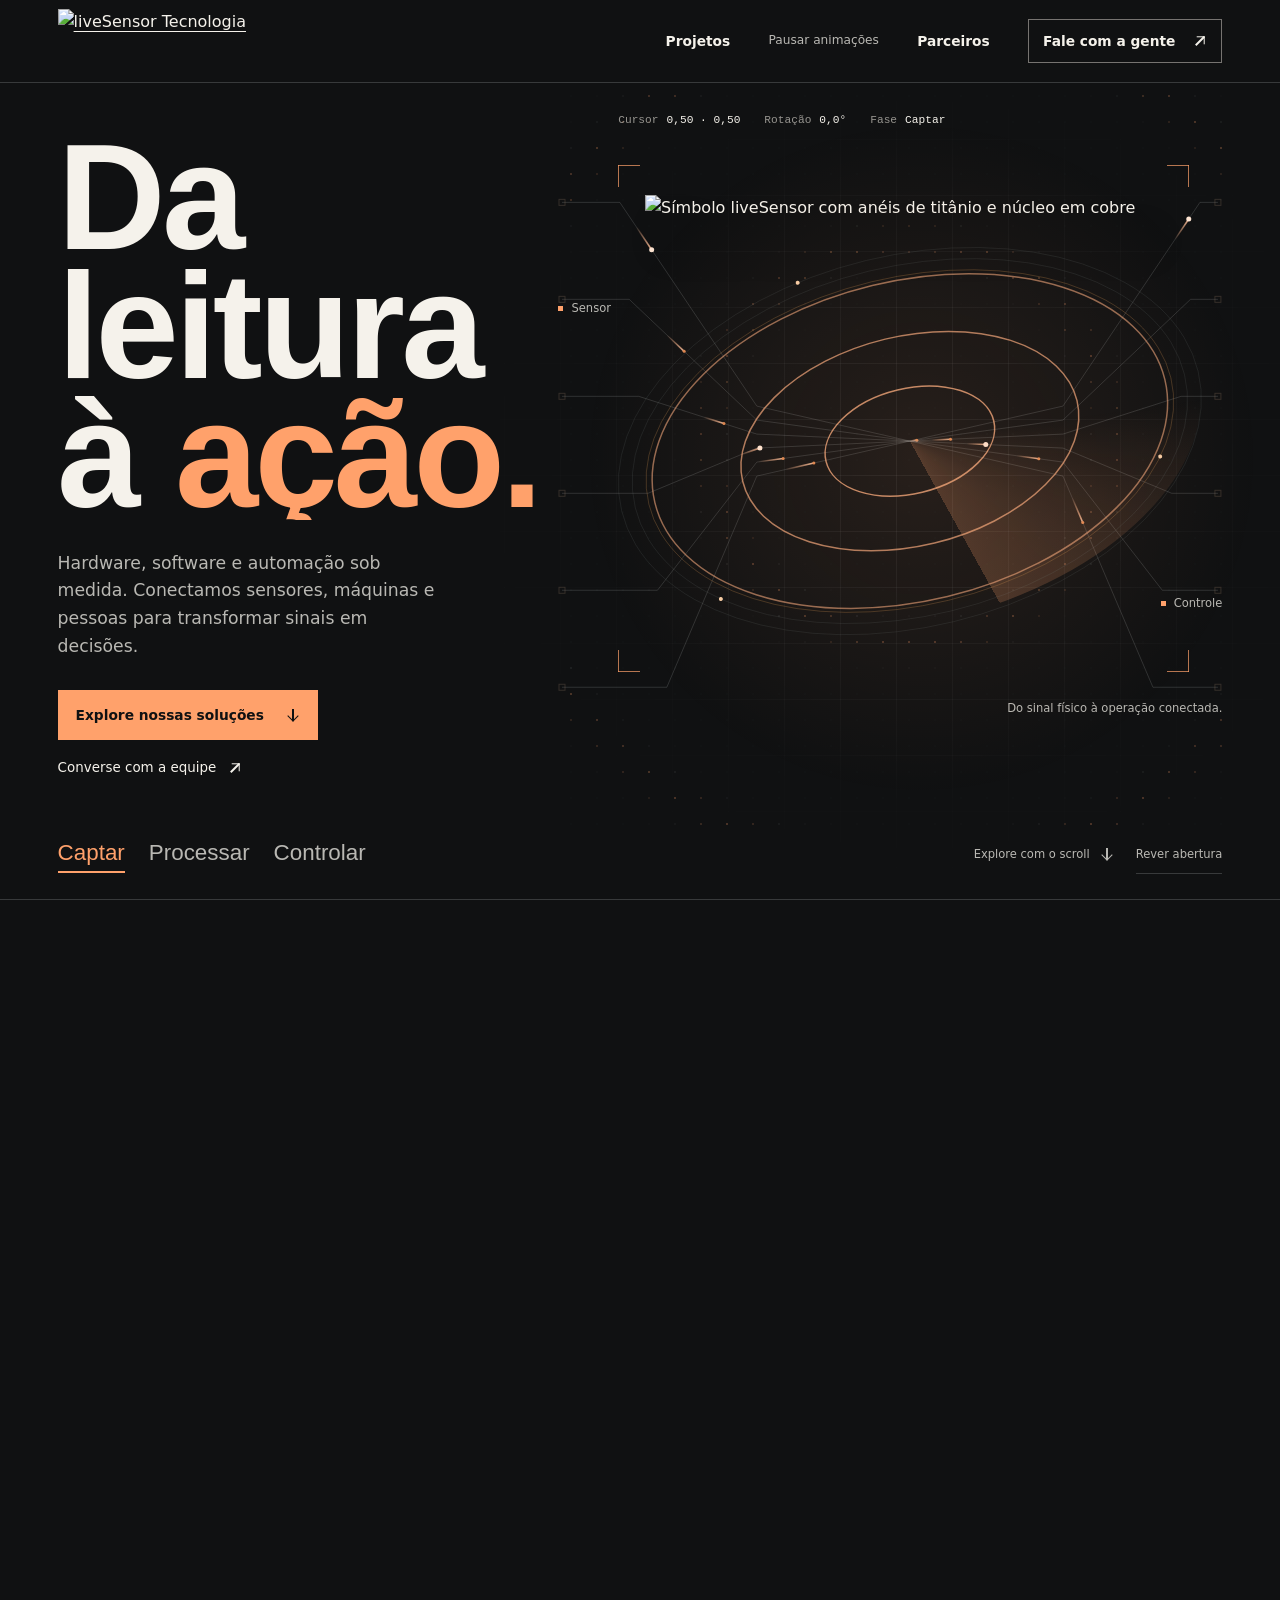
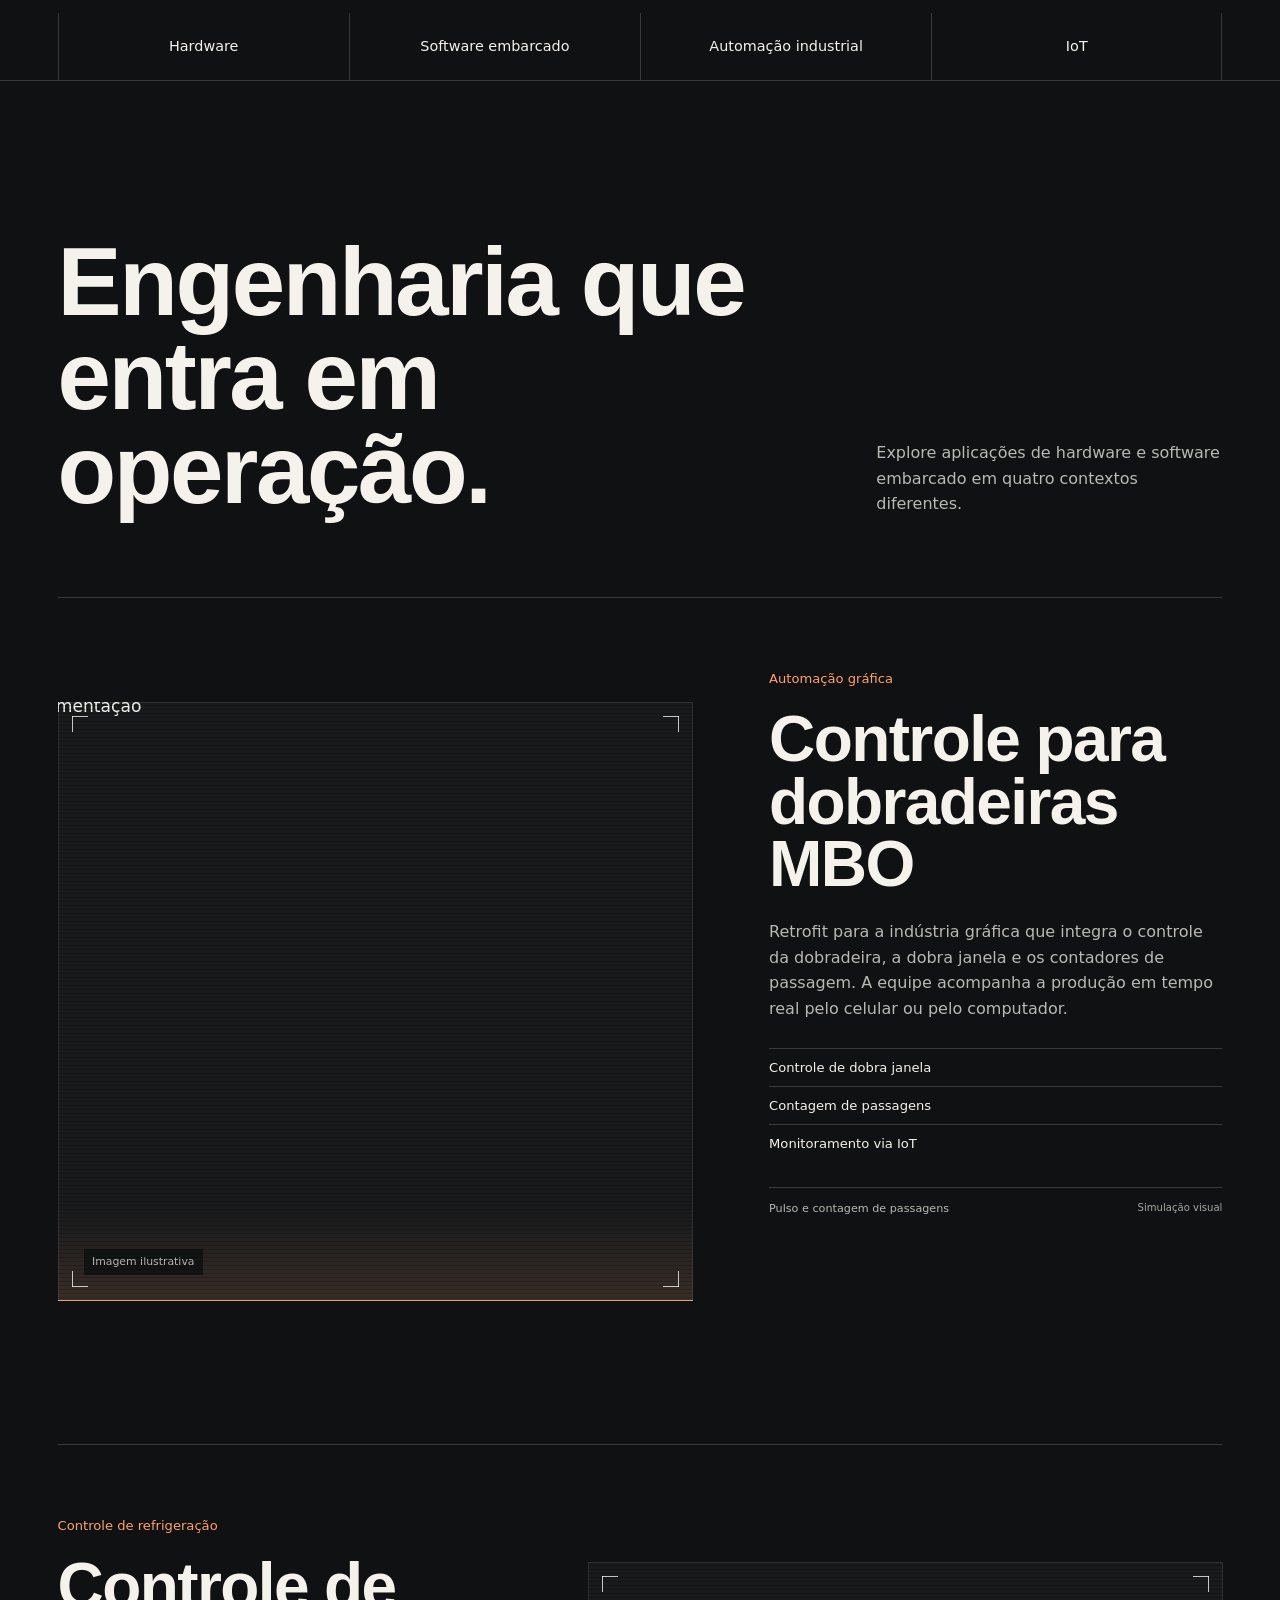
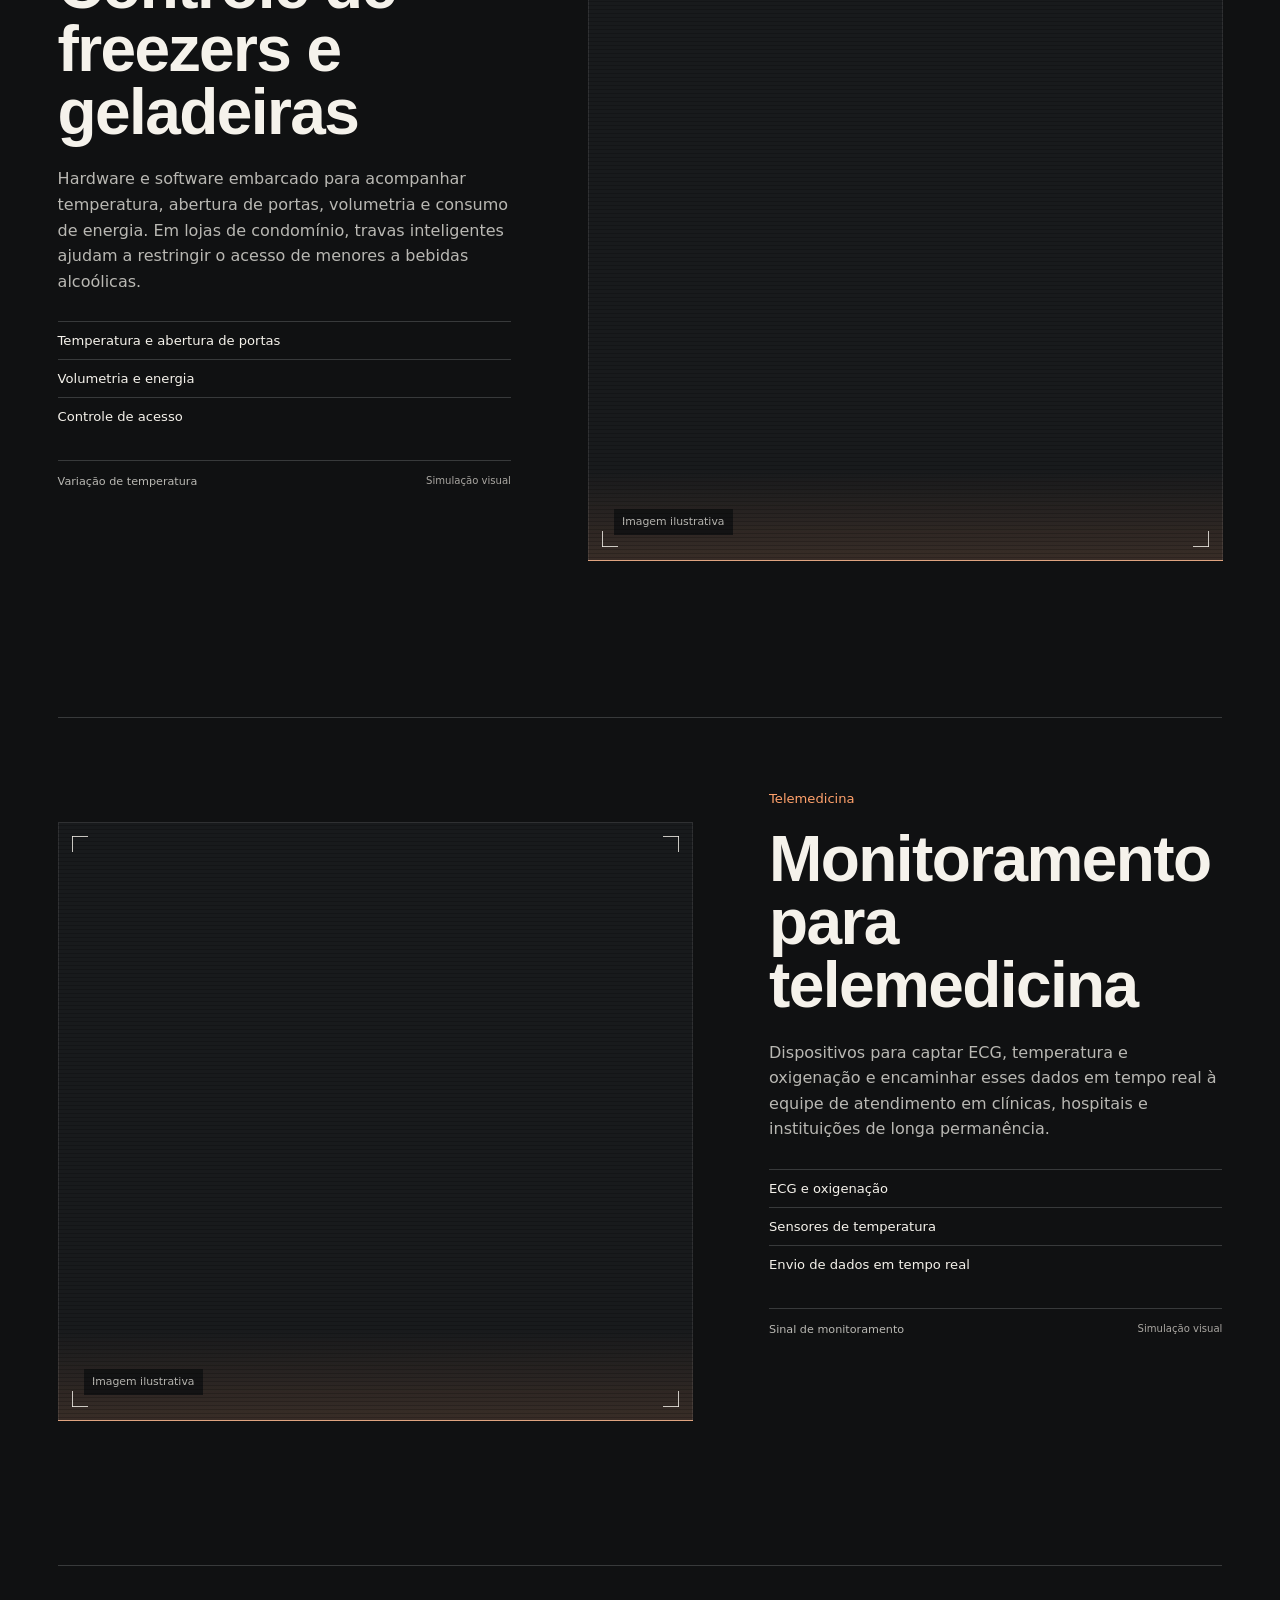
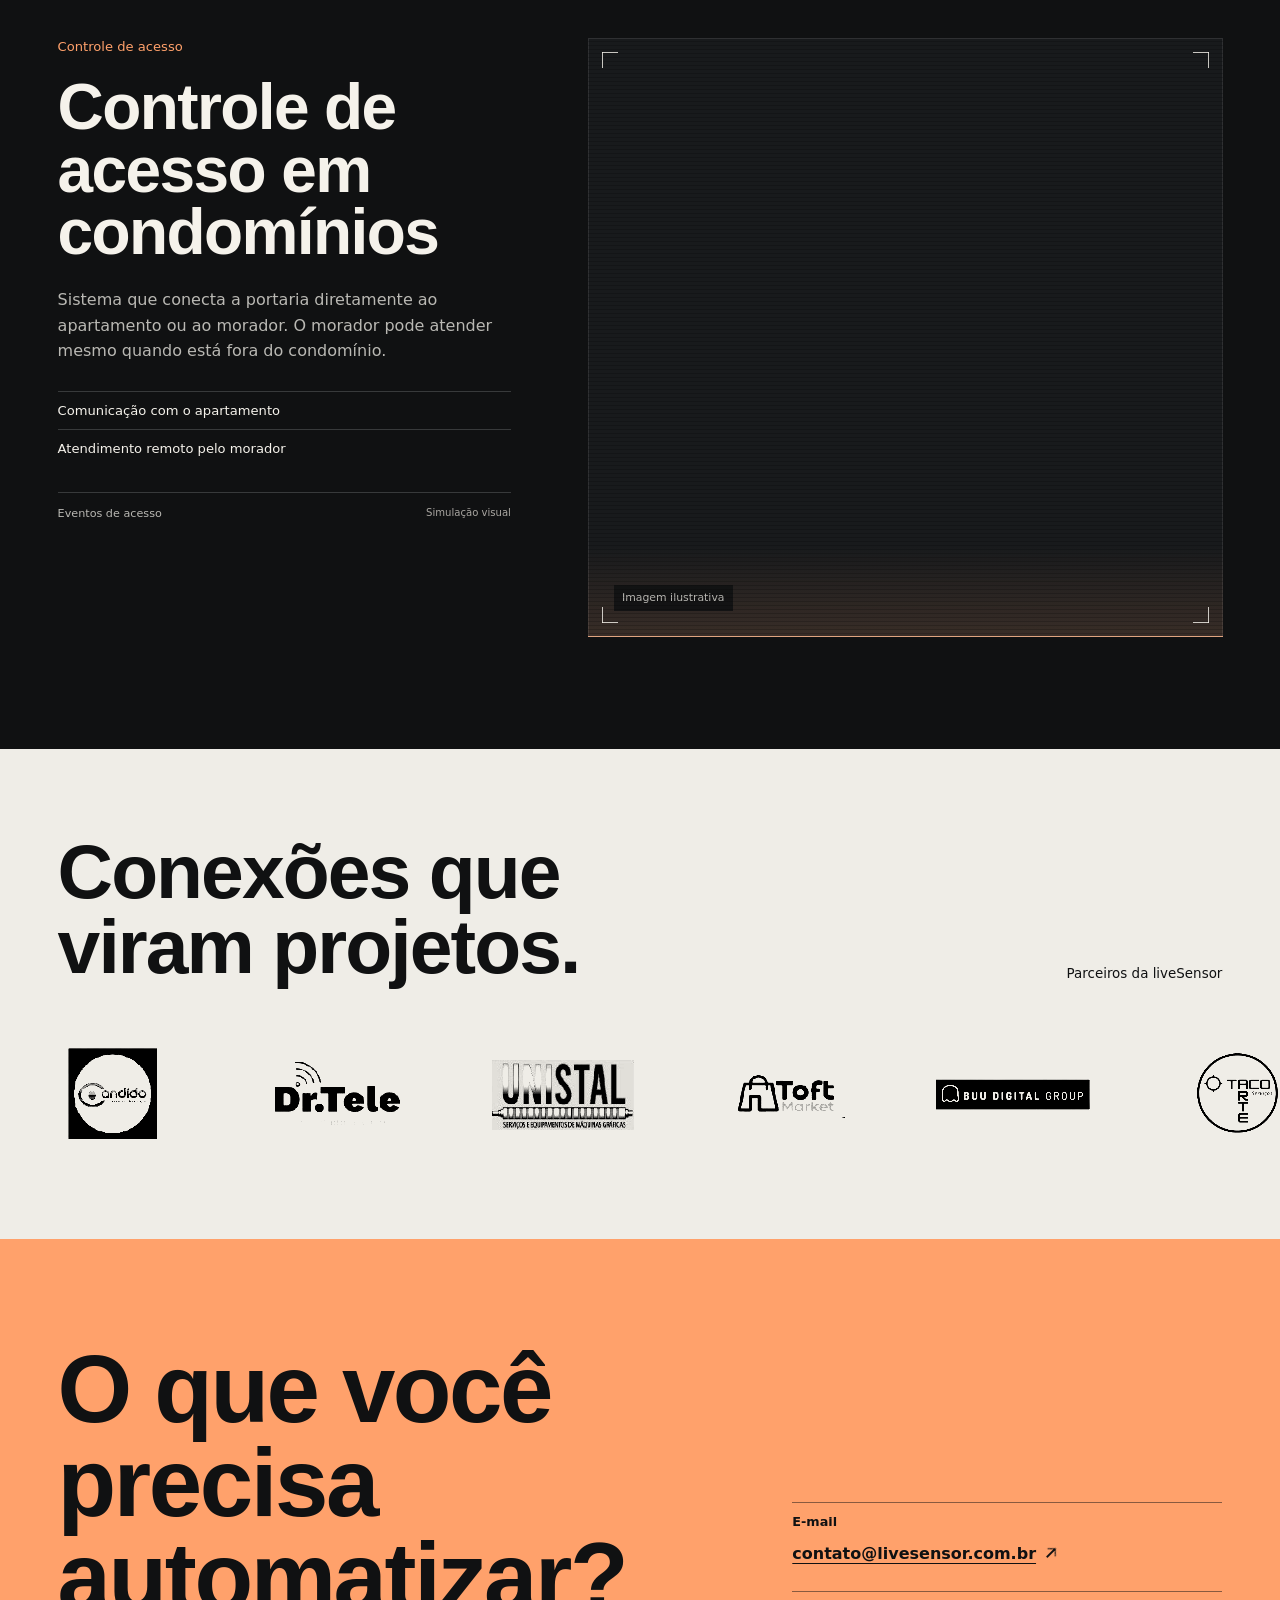
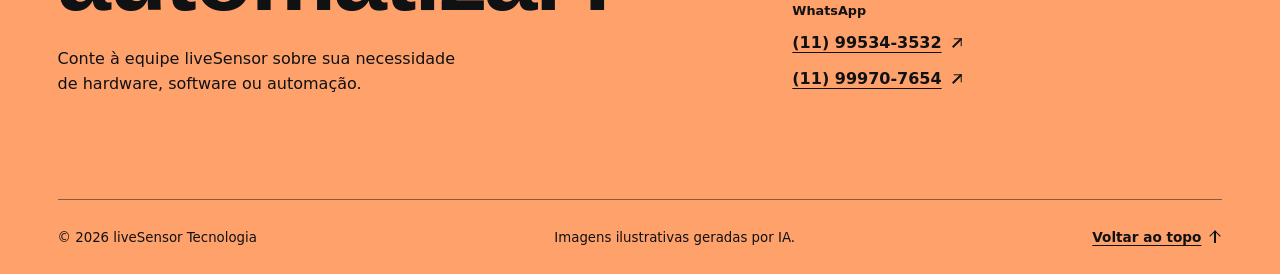
==== commit 17d3f13f: "Add files via upload" ====
--- a/index.html
+++ b/index.html
@@ -1,169 +1,202 @@
-<!DOCTYPE html>
+<!doctype html>
 <html lang="pt-BR">
 <head>
-  <meta charset="UTF-8">
-  <meta name="viewport" content="width=device-width, initial-scale=1.0">
-  <meta name="theme-color" content="#071b35">
-  <meta name="description" content="liveSensor Tecnologia: desenvolvimento de hardware, software embarcado, automação industrial e soluções IoT sob medida.">
-  <title>liveSensor | Desenvolvimento Tecnológico e IoT</title>
+  <meta charset="utf-8">
+  <meta name="viewport" content="width=device-width, initial-scale=1">
+  <meta name="theme-color" content="#141414">
+  <meta name="description" content="liveSensor Tecnologia. Engenharia de hardware, software embarcado, automação industrial e IoT sob medida.">
+  <title>liveSensor | Da leitura à ação</title>
+  <link rel="stylesheet" href="assets/lenis.css">
   <link rel="stylesheet" href="styles.css">
+  <script src="assets/lenis.min.js" defer></script>
   <script src="script.js" defer></script>
 </head>
-<body>
+<body id="topo">
   <a class="skip-link" href="#conteudo">Pular para o conteúdo</a>
-  <div class="scroll-progress" aria-hidden="true"></div>
-
-  <header class="site-header" id="topo">
-    <div class="container header-inner">
-      <a class="brand" href="#topo" aria-label="liveSensor Tecnologia — início">
-        <img class="brand-logo" src="assets/logo.png" alt="liveSensor Tecnologia" width="250" height="69">
+
+  <header class="header">
+    <div class="frame header-inner">
+      <a class="brand" href="#topo" aria-label="liveSensor Tecnologia, início">
+        <img src="assets/logo-3d.png" width="2173" height="724" alt="liveSensor Tecnologia">
       </a>
-
-      <button class="menu-toggle" type="button" aria-label="Abrir menu" aria-controls="main-navigation" aria-expanded="false">
-        <span></span><span></span><span></span>
-      </button>
-
+      <button class="menu-toggle" type="button" aria-controls="main-navigation" aria-expanded="false" hidden>Menu <span class="menu-mark" aria-hidden="true"></span></button>
       <nav class="main-nav" id="main-navigation" aria-label="Navegação principal">
-        <a class="nav-link" href="#portfolio">Projetos</a>
-        <a class="nav-link" href="#parceiros">Parceiros</a>
-        <a class="nav-link" href="#contato">Contato</a>
-        <a class="nav-contact" href="mailto:contato@livesensor.com.br">Fale com a gente <span aria-hidden="true">↗</span></a>
+        <a href="#portfolio">Projetos</a>
+        <button class="motion-toggle" type="button" aria-pressed="false" hidden>Pausar animações</button>
+        <a href="#parceiros">Parceiros</a>
+        <a class="nav-contact" href="#contato">Fale com a gente <span class="arrow arrow-up-right" aria-hidden="true"></span></a>
       </nav>
     </div>
   </header>
 
-  <main id="conteudo">
-    <section class="hero" aria-labelledby="hero-title">
-      <div class="hero-grid" aria-hidden="true"></div>
-      <div class="hero-pointer-glow" aria-hidden="true"></div>
-      <div class="hero-orb hero-orb-one" aria-hidden="true"></div>
-      <div class="hero-orb hero-orb-two" aria-hidden="true"></div>
-      <div class="container hero-content">
-        <p class="hero-eyebrow"><span class="live-dot" aria-hidden="true"></span> Tecnologia que transforma desafios em soluções</p>
-        <p class="hero-tagline">Quando o mercado não atende sua demanda, nós desenvolvemos a sua solução</p>
-        <h1 id="hero-title">Engenharia de <span class="hero-accent">Software</span> e <span class="hero-accent">Hardware</span></h1>
-        <p class="hero-description">Especialista no desenvolvimento de sistemas embarcados robustos, automação industrial dedicada e soluções avançadas de conectividade IoT.</p>
-        <div class="hero-actions">
-          <a class="button button-primary" href="#contato">Fale Conosco <span aria-hidden="true">↗</span></a>
-          <a class="button button-outline" href="#portfolio">Conheça os Projetos <span aria-hidden="true">↓</span></a>
+  <main id="conteudo" tabindex="-1">
+    
+    <section class="hero-scroll" aria-labelledby="hero-title">
+      <div class="hero-sticky">
+        <div class="hero-stage frame">
+          <div class="hero-copy">
+            <h1 id="hero-title">Da leitura<br>à <em>ação.</em></h1>
+            <p>Hardware, software e automação sob medida. Conectamos sensores, máquinas e pessoas para transformar sinais em decisões.</p>
+            <div class="hero-actions">
+              <a class="button button-primary" href="#portfolio">Explore nossas soluções <span class="arrow arrow-down" aria-hidden="true"></span></a>
+              <a class="hero-contact" href="#contato">Converse com a equipe <span class="arrow arrow-up-right" aria-hidden="true"></span></a>
+            </div>
+          </div>
+          <div class="signal-scene" aria-label="Representação do fluxo entre sensores, processamento e controle">
+            <canvas id="signal-field" aria-hidden="true"></canvas>
+            <div class="sensor-perspective">
+              <div class="sensor-float">
+                <img class="sensor-emblem" src="assets/sensor-3d.png" alt="Símbolo liveSensor com anéis de titânio e núcleo em cobre" width="1280" height="1280" fetchpriority="high">
+                <span class="sensor-sheen" aria-hidden="true"></span>
+              </div>
+            </div>
+            <span class="scan-beam" aria-hidden="true"></span>
+            <span class="hud-frame" aria-hidden="true"></span>
+            <dl class="hud-readout" aria-hidden="true">
+              <div><dt>Cursor</dt><dd data-hud="cursor">0,50 · 0,50</dd></div>
+              <div><dt>Rotação</dt><dd data-hud="rot">0,0°</dd></div>
+              <div><dt>Fase</dt><dd data-hud="phase">Captar</dd></div>
+            </dl>
+            <div class="node-label node-input"><span></span>Sensor</div>
+            <div class="node-label node-output"><span></span>Controle</div>
+            <div class="scene-caption">Do sinal físico à operação conectada.</div>
+          </div>
+          <div class="hero-bottom">
+            <ol class="signal-steps" aria-label="Etapas de uma solução conectada">
+              <li class="is-active">Captar</li><li>Processar</li><li>Controlar</li>
+            </ol>
+            <div class="intro-controls"><span>Explore com o scroll <span class="arrow arrow-down" aria-hidden="true"></span></span><button type="button" class="replay-intro" hidden>Rever abertura</button></div>
+          </div>
         </div>
-        <div class="hero-expertise" aria-label="Áreas de atuação">
-          <span>Hardware</span><span>Software Embarcado</span><span>Automação</span><span>IoT</span>
-        </div>
       </div>
     </section>
-
-    <section class="portfolio section" id="portfolio" aria-labelledby="portfolio-title">
-      <div class="container">
-        <div class="section-heading">
-          <div>
-            <p class="section-kicker">SOLUÇÕES REAIS</p>
-            <h2 id="portfolio-title">Portfólio <span>&amp; Cases de Sucesso</span></h2>
-          </div>
-          <p class="section-intro">Tecnologia desenvolvida para desafios específicos em diferentes setores.</p>
-        </div>
-
-        <div class="projects" id="project-track" role="region" aria-roledescription="carrossel" aria-label="Projetos e soluções da liveSensor" tabindex="0">
-          <article class="project-card" data-category="industria" role="group" aria-roledescription="slide" aria-label="Projeto 1 de 4">
-            <div class="project-media">
-              <img src="assets/Freezer.jpg" alt="Soluções para controle de freezers e geladeiras" width="988" height="524" decoding="async">
-            </div>
-            <div class="project-content">
-              <span class="project-number">01 / SOLUÇÃO</span>
-              <p class="project-tag">Indústria de Alimentos e Supermercados</p>
-              <h3>Gerenciamento para Freezer e Geladeiras.</h3>
-              <p>Desenvolvimento completo de hardware e software embarcado para o controle preciso de temperatura, portas abertas, volumetria e energia. A conveniência que o seu condomínio quer com a segurança que os pais exigem: travas inteligentes que blindam o acesso de menores ao álcool.</p>
-            </div>
-          </article>
-
-          <article class="project-card" data-category="automacao" role="group" aria-roledescription="slide" aria-label="Projeto 2 de 4">
-            <div class="project-media">
-              <img src="assets/MBO1.jpg" alt="Sistemas para automação de dobradeiras MBO" width="731" height="274" decoding="async">
-            </div>
-            <div class="project-content">
-              <span class="project-number">02 / SOLUÇÃO</span>
-              <p class="project-tag">Automação &amp; Retrofit</p>
-              <h3>Controlador dobradeira MBO &amp; Dobra Janela</h3>
-              <p>Transforme a eficiência da sua indústria gráfica com automação inteligente: controle de dobradeiras MBO, dobra janela e contadores de passagem monitorados em tempo real via IoT no seu celular ou desktop, garantindo o aumento real da sua produção e o fim do desperdício.</p>
-            </div>
-          </article>
-
-          <article class="project-card" data-category="saude" role="group" aria-roledescription="slide" aria-label="Projeto 3 de 4">
-            <div class="project-media">
-              <img src="assets/CONJUNTO.jpg" alt="Dispositivos de monitoramento multiparamétrico para telemedicina" width="923" height="480" decoding="async">
-            </div>
-            <div class="project-content">
-              <span class="project-number">03 / SOLUÇÃO</span>
-              <p class="project-tag">Tecnologia Médica &amp; IoT</p>
-              <h3>Telemedicina Multi-Parâmetros e Sensores</h3>
-              <p>Eleve o padrão de cuidado da sua instituição com monitoramento clínico inteligente: dispositivos médicos avançados que capturam ECG, temperatura e oxigenação em tempo real, enviando os dados direto para a sua equipe multidisciplinar e integrando a telemedicina à rotina de clínicas, hospitais e casas de repouso.</p>
-            </div>
-          </article>
-
-          <article class="project-card" data-category="seguranca" role="group" aria-roledescription="slide" aria-label="Projeto 4 de 4">
-            <div class="project-media">
-              <img src="assets/PORTARIA.jpg" alt="Equipamentos e interface de controle de acesso em condomínios" width="1003" height="648" decoding="async">
-            </div>
-            <div class="project-content">
-              <span class="project-number">04 / SOLUÇÃO</span>
-              <p class="project-tag">Controle de Acesso</p>
-              <h3>Segurança e Agilidade em Condomínios</h3>
-              <p>Controle de acesso com conexão direta ao apartamento ou ao morador, mesmo que o mesmo não esteja na localidade. Agilizando a comunicação para condômino.</p>
-            </div>
-          </article>
-        </div>
-        <div class="carousel-controls" aria-label="Controles do carrossel de projetos">
-          <p class="carousel-hint">Explore nossos projetos usando as setas ou deslizando para o lado.</p>
-          <div class="carousel-controls-actions">
-            <button class="carousel-arrow" type="button" data-carousel-prev aria-label="Projeto anterior" title="Projeto anterior">&#8592;</button>
-            <output class="carousel-count" id="carousel-count" aria-live="polite" aria-atomic="true">01 / 04</output>
-            <button class="carousel-arrow" type="button" data-carousel-next aria-label="Próximo projeto" title="Próximo projeto">&#8594;</button>
-          </div>
-        </div>
-      </div>
+    <div class="capabilities">
+      <ul class="frame capability-list" aria-label="Áreas de atuação">
+        <li>Hardware</li>
+        <li>Software embarcado</li>
+        <li>Automação industrial</li>
+        <li>IoT</li>
+      </ul>
+    </div>
+
+    
+    <section class="portfolio" id="portfolio" aria-labelledby="portfolio-title">
+      <div class="frame section-heading">
+        <h2 id="portfolio-title">Engenharia que<br>entra em operação.</h2>
+        <p>Explore aplicações de hardware e software embarcado em quatro contextos diferentes.</p>
+      </div>
+      <div class="frame projects"><article class="project-section" id="case-mbo" aria-labelledby="mbo-title">
+          <figure class="project-media">
+            <img src="assets/mbo-ilustracao.jpg" alt="Dobradeira de papel industrial com painel de controle e sistema de alimentação" width="1536" height="1024" loading="lazy" decoding="async">
+            <figcaption>Imagem ilustrativa</figcaption>
+          </figure>
+          <div class="project-content">
+            <p class="project-category">Automação gráfica</p><h3 id="mbo-title">Controle para dobradeiras MBO</h3>
+            <p>Retrofit para a indústria gráfica que integra o controle da dobradeira, a dobra janela e os contadores de passagem. A equipe acompanha a produção em tempo real pelo celular ou pelo computador.</p>
+            <ul class="case-details" aria-label="Recursos">
+              <li>Controle de dobra janela</li>
+              <li>Contagem de passagens</li>
+              <li>Monitoramento via IoT</li>
+            </ul><figure class="signal-graph"><figcaption>Pulso e contagem de passagens<span>Simulação visual</span></figcaption><canvas data-graph="pulse" role="img" aria-label="Gráfico ilustrativo de pulso e contagem de passagens"></canvas></figure>
+          </div>
+        </article>
+<article class="project-section" id="case-freezer" aria-labelledby="freezer-title">
+          <figure class="project-media">
+            <img src="assets/freezer-ilustracao.jpg" alt="Freezers comerciais com portas de vidro e sensor instalado junto à porta" width="1536" height="1024" loading="lazy" decoding="async">
+            <figcaption>Imagem ilustrativa</figcaption>
+          </figure>
+          <div class="project-content">
+            <p class="project-category">Controle de refrigeração</p><h3 id="freezer-title">Controle de freezers e geladeiras</h3>
+            <p>Hardware e software embarcado para acompanhar temperatura, abertura de portas, volumetria e consumo de energia. Em lojas de condomínio, travas inteligentes ajudam a restringir o acesso de menores a bebidas alcoólicas.</p>
+            <ul class="case-details" aria-label="Recursos">
+              <li>Temperatura e abertura de portas</li>
+              <li>Volumetria e energia</li>
+              <li>Controle de acesso</li>
+            </ul><figure class="signal-graph"><figcaption>Variação de temperatura<span>Simulação visual</span></figcaption><canvas data-graph="temperature" role="img" aria-label="Gráfico ilustrativo de variação de temperatura"></canvas></figure>
+          </div>
+        </article>
+<article class="project-section" id="case-telemedicina" aria-labelledby="telemedicina-title">
+          <figure class="project-media">
+            <img src="assets/telemedicina-ilustracao.jpg" alt="Monitor multiparamétrico com traçado de ECG e sensor de oxigenação" width="1536" height="1024" loading="lazy" decoding="async">
+            <figcaption>Imagem ilustrativa</figcaption>
+          </figure>
+          <div class="project-content">
+            <p class="project-category">Telemedicina</p><h3 id="telemedicina-title">Monitoramento para telemedicina</h3>
+            <p>Dispositivos para captar ECG, temperatura e oxigenação e encaminhar esses dados em tempo real à equipe de atendimento em clínicas, hospitais e instituições de longa permanência.</p>
+            <ul class="case-details" aria-label="Recursos">
+              <li>ECG e oxigenação</li>
+              <li>Sensores de temperatura</li>
+              <li>Envio de dados em tempo real</li>
+            </ul><figure class="signal-graph"><figcaption>Sinal de monitoramento<span>Simulação visual</span></figcaption><canvas data-graph="ecg" role="img" aria-label="Gráfico ilustrativo de sinal de monitoramento"></canvas></figure>
+          </div>
+        </article>
+<article class="project-section" id="case-portaria" aria-labelledby="portaria-title">
+          <figure class="project-media">
+            <img src="assets/portaria-ilustracao.jpg" alt="Interfone com câmera e leitor de acesso na entrada de um condomínio" width="1536" height="1024" loading="lazy" decoding="async">
+            <figcaption>Imagem ilustrativa</figcaption>
+          </figure>
+          <div class="project-content">
+            <p class="project-category">Controle de acesso</p><h3 id="portaria-title">Controle de acesso em condomínios</h3>
+            <p>Sistema que conecta a portaria diretamente ao apartamento ou ao morador. O morador pode atender mesmo quando está fora do condomínio.</p>
+            <ul class="case-details" aria-label="Recursos">
+              <li>Comunicação com o apartamento</li>
+              <li>Atendimento remoto pelo morador</li>
+            </ul><figure class="signal-graph"><figcaption>Eventos de acesso<span>Simulação visual</span></figcaption><canvas data-graph="access" role="img" aria-label="Gráfico ilustrativo de eventos de acesso"></canvas></figure>
+          </div>
+        </article></div>
     </section>
-
-    <section class="partners section" id="parceiros" aria-labelledby="partners-title">
-      <div class="container">
-        <div class="section-heading section-heading-center">
-          <p class="section-kicker">CONEXÕES QUE GERAM RESULTADOS</p>
-          <h2 id="partners-title">Nossos <span>Parceiros</span></h2>
-        </div>
-        <div class="partners-image">
-          <img src="assets/parceiros.jpg" alt="Logotipos dos parceiros da liveSensor" width="1080" height="424" decoding="async">
-        </div>
+    <section class="partners" id="parceiros" aria-labelledby="partners-title">
+      
+      <div class="frame partners-heading"><h2 id="partners-title">Conexões que<br>viram projetos.</h2><p>Parceiros da liveSensor</p></div>
+      <div class="partner-marquee" aria-label="Logotipos dos parceiros">
+        <div class="partner-belt"><ul class="partner-strip" aria-label="Empresas parceiras">
+          <li><span class="partner-logo" style="--logo-size: 90px; --crop: 126 / 130; --image-width: 857.143%; --image-left: -156.349%; --image-top: -57.692%"><img src="assets/parceiros.jpg" alt="Cândido" width="1080" height="424" loading="lazy" decoding="async"></span></li>
+          <li><span class="partner-logo" style="--logo-size: 134px; --crop: 177 / 94; --image-width: 610.169%; --image-left: -212.994%; --image-top: -42.553%"><img src="assets/parceiros.jpg" alt="Dr.Tele" width="1080" height="424" loading="lazy" decoding="async"></span></li>
+          <li><span class="partner-logo" style="--logo-size: 145px; --crop: 208 / 103; --image-width: 519.231%; --image-left: -275.962%; --image-top: -77.670%"><img src="assets/parceiros.jpg" alt="Unistal" width="1080" height="424" loading="lazy" decoding="async"></span></li>
+          <li><span class="partner-logo" style="--logo-size: 114px; --crop: 153 / 64; --image-width: 705.882%; --image-left: -225.490%; --image-top: -223.438%"><img src="assets/parceiros.jpg" alt="Toft Market" width="1080" height="424" loading="lazy" decoding="async"></span></li>
+          <li><span class="partner-logo" style="--logo-size: 180px; --crop: 309 / 63; --image-width: 349.515%; --image-left: -42.071%; --image-top: -344.444%"><img src="assets/parceiros.jpg" alt="BUU Digital Group" width="1080" height="424" loading="lazy" decoding="async"></span></li>
+          <li><span class="partner-logo" style="--logo-size: 84px; --crop: 144 / 142; --image-width: 750.000%; --image-left: -307.639%; --image-top: -142.254%"><img src="assets/parceiros.jpg" alt="Taco Arte Serviços" width="1080" height="424" loading="lazy" decoding="async"></span></li>
+          <li><span class="partner-logo" style="--logo-size: 96px; --crop: 124 / 76; --image-width: 870.968%; --image-left: -499.194%; --image-top: -251.316%"><img src="assets/parceiros.jpg" alt="U Digital" width="1080" height="424" loading="lazy" decoding="async"></span></li>
+          <li><span class="partner-logo" style="--logo-size: 138px; --crop: 215 / 90; --image-width: 502.326%; --image-left: -277.674%; --image-top: -301.111%"><img src="assets/parceiros.jpg" alt="Marmisco Congelados" width="1080" height="424" loading="lazy" decoding="async"></span></li>
+          <li><span class="partner-logo" style="--logo-size: 104px; --crop: 150 / 109; --image-width: 720.000%; --image-left: -522.667%; --image-top: -144.954%"><img src="assets/parceiros.jpg" alt="Bux Mineiro" width="1080" height="424" loading="lazy" decoding="async"></span></li>
+        </ul><ul class="partner-strip" aria-hidden="true">
+          <li><span class="partner-logo" style="--logo-size: 90px; --crop: 126 / 130; --image-width: 857.143%; --image-left: -156.349%; --image-top: -57.692%"><img src="assets/parceiros.jpg" alt="" width="1080" height="424" loading="lazy" decoding="async"></span></li>
+          <li><span class="partner-logo" style="--logo-size: 134px; --crop: 177 / 94; --image-width: 610.169%; --image-left: -212.994%; --image-top: -42.553%"><img src="assets/parceiros.jpg" alt="" width="1080" height="424" loading="lazy" decoding="async"></span></li>
+          <li><span class="partner-logo" style="--logo-size: 145px; --crop: 208 / 103; --image-width: 519.231%; --image-left: -275.962%; --image-top: -77.670%"><img src="assets/parceiros.jpg" alt="" width="1080" height="424" loading="lazy" decoding="async"></span></li>
+          <li><span class="partner-logo" style="--logo-size: 114px; --crop: 153 / 64; --image-width: 705.882%; --image-left: -225.490%; --image-top: -223.438%"><img src="assets/parceiros.jpg" alt="" width="1080" height="424" loading="lazy" decoding="async"></span></li>
+          <li><span class="partner-logo" style="--logo-size: 180px; --crop: 309 / 63; --image-width: 349.515%; --image-left: -42.071%; --image-top: -344.444%"><img src="assets/parceiros.jpg" alt="" width="1080" height="424" loading="lazy" decoding="async"></span></li>
+          <li><span class="partner-logo" style="--logo-size: 84px; --crop: 144 / 142; --image-width: 750.000%; --image-left: -307.639%; --image-top: -142.254%"><img src="assets/parceiros.jpg" alt="" width="1080" height="424" loading="lazy" decoding="async"></span></li>
+          <li><span class="partner-logo" style="--logo-size: 96px; --crop: 124 / 76; --image-width: 870.968%; --image-left: -499.194%; --image-top: -251.316%"><img src="assets/parceiros.jpg" alt="" width="1080" height="424" loading="lazy" decoding="async"></span></li>
+          <li><span class="partner-logo" style="--logo-size: 138px; --crop: 215 / 90; --image-width: 502.326%; --image-left: -277.674%; --image-top: -301.111%"><img src="assets/parceiros.jpg" alt="" width="1080" height="424" loading="lazy" decoding="async"></span></li>
+          <li><span class="partner-logo" style="--logo-size: 104px; --crop: 150 / 109; --image-width: 720.000%; --image-left: -522.667%; --image-top: -144.954%"><img src="assets/parceiros.jpg" alt="" width="1080" height="424" loading="lazy" decoding="async"></span></li>
+        </ul></div>
       </div>
     </section>
   </main>
 
-  <footer class="site-footer" id="contato">
-    <div class="container">
-      <div class="footer-top">
-        <div class="footer-intro">
-          <p class="section-kicker">VAMOS CONVERSAR</p>
-          <h2>Seu próximo projeto começa <span>aqui.</span></h2>
-          <p>Fale com a equipe liveSensor sobre sua necessidade de hardware, software ou automação.</p>
+  <footer class="footer" id="contato">
+    <div class="frame footer-main">
+      <div>
+        <h2>O que você precisa automatizar?</h2>
+        <p>Conte à equipe liveSensor sobre sua necessidade de hardware, software ou automação.</p>
+      </div>
+      <div class="contact-links">
+        <div class="contact-group">
+          <h3>E-mail</h3>
+          <a href="mailto:contato@livesensor.com.br">contato@livesensor.com.br <span class="arrow arrow-up-right" aria-hidden="true"></span></a>
         </div>
-        <div class="contact-card">
-          <div class="contact-group">
-            <p class="contact-label"><img class="contact-icon" src="assets/email.svg" width="22" height="22" alt="" aria-hidden="true">E-mail</p>
-            <a class="contact-link" href="mailto:contato@livesensor.com.br">contato@livesensor.com.br</a>
-          </div>
-          <div class="contact-group">
-            <p class="contact-label"><img class="contact-icon" src="assets/whatsapp.svg" width="22" height="22" alt="" aria-hidden="true">WhatsApp</p>
-            <div class="whatsapp-numbers" aria-label="Dois números para atendimento via WhatsApp">
-              <a class="whatsapp-number" href="https://wa.me/5511995343532" target="_blank" rel="noopener noreferrer" aria-label="Conversar pelo WhatsApp no número (11) 99534-3532">(11) 99534-3532 <span aria-hidden="true">↗</span></a>
-              <a class="whatsapp-number" href="https://wa.me/5511999707654" target="_blank" rel="noopener noreferrer" aria-label="Conversar pelo WhatsApp no número (11) 99970-7654">(11) 99970-7654 <span aria-hidden="true">↗</span></a>
-            </div>
-          </div>
+        <div class="contact-group">
+          <h3>WhatsApp</h3>
+          <a href="https://wa.me/5511995343532" target="_blank" rel="noopener noreferrer" aria-label="WhatsApp (11) 99534-3532">(11) 99534-3532 <span class="arrow arrow-up-right" aria-hidden="true"></span></a>
+          <a href="https://wa.me/5511999707654" target="_blank" rel="noopener noreferrer" aria-label="WhatsApp (11) 99970-7654">(11) 99970-7654 <span class="arrow arrow-up-right" aria-hidden="true"></span></a>
         </div>
       </div>
-      <div class="footer-bottom">
-        <span>© <span id="current-year">2026</span> liveSensor Tecnologia. Todos os direitos reservados.</span>
-        <a href="#topo">Voltar ao topo ↑</a>
-      </div>
+    </div>
+    <div class="frame footer-bottom">
+      <small>© <span id="current-year">2026</span> liveSensor Tecnologia</small>
+      <small>Imagens ilustrativas geradas por IA.</small>
+      <a href="#topo">Voltar ao topo <span class="arrow arrow-up" aria-hidden="true"></span></a>
     </div>
   </footer>
-  <a class="back-to-top" href="#topo" aria-label="Voltar ao topo" title="Voltar ao topo">↑</a>
 </body>
 </html>
--- a/styles.css
+++ b/styles.css
@@ -1,332 +1,250 @@
-:root {
-  color-scheme: light;
-  --navy-950: #07162c;
-  --navy-900: #0a2040;
-  --navy-800: #123455;
-  --blue-600: #1166df;
-  --blue-500: #277ded;
-  --cyan-400: #41d9f0;
-  --cyan-300: #86ecf8;
-  --brand-orange: #f58220;
-  --ink: #10253d;
-  --slate: #53657b;
-  --surface: #ffffff;
-  --cloud: #f3f7fd;
-  --line: #e0eaf4;
-  --shadow: 0 16px 48px rgba(11, 45, 84, .085);
-  --radius: 22px;
-  --header-height: 88px;
-}
-*, *::before, *::after { box-sizing: border-box; }
-html { scroll-behavior: smooth; scroll-padding-top: calc(var(--header-height) + 12px); }
-body { margin: 0; font-family: Inter, 'Segoe UI', system-ui, -apple-system, BlinkMacSystemFont, sans-serif; color: var(--ink); background: var(--surface); line-height: 1.65; -webkit-font-smoothing: antialiased; }
-a { color: inherit; }
-img { max-width: 100%; display: block; }
-button { font: inherit; }
-button, a { -webkit-tap-highlight-color: transparent; }
-a:focus-visible, button:focus-visible { outline: 3px solid var(--cyan-400); outline-offset: 4px; }
-.container { width: min(100% - 48px, 1180px); margin-inline: auto; }
-.skip-link { position: absolute; z-index: 3000; top: -100px; left: 16px; background: white; padding: 9px 16px; }
-.skip-link:focus { top: 16px; }
-
-/* Cabeçalho com navegação responsiva */
-.site-header { position: sticky; top: 0; z-index: 50; background: rgba(255,255,255,.98); border-bottom: 1px solid var(--line); box-shadow: 0 5px 28px rgba(9,40,78,.055); }
-.site-header::before { content: ''; position: absolute; inset: 0 0 auto; height: 3px; background: linear-gradient(90deg, var(--blue-600), var(--cyan-400)); }
-.header-inner { min-height: var(--header-height); display: flex; align-items: center; justify-content: space-between; gap: 24px; }
-.brand { display: inline-flex; flex: 0 0 auto; align-items: center; text-decoration: none; }
-.brand-logo { width: clamp(185px, 18vw, 220px); height: auto; }
-.main-nav { display: flex; align-items: center; gap: 30px; }
-.nav-link { color: #263d58; font-size: .93rem; font-weight: 650; text-decoration: none; transition: color .18s ease; }
-.nav-link:hover { color: var(--blue-600); }
-.nav-contact { padding: 12px 19px; border-radius: 11px; background: var(--navy-900); color: white; font-size: .89rem; font-weight: 700; text-decoration: none; transition: background .2s ease, transform .2s ease; }
-.nav-contact:hover { background: var(--blue-600); transform: translateY(-1px); }
-.nav-contact span { margin-left: 8px; }
-.menu-toggle { display: none; }
-
-/* Abertura com estética tecnológica */
-.hero { position: relative; isolation: isolate; overflow: hidden; background: linear-gradient(116deg, #07182f 0%, #0b2b50 56%, #094c67 100%); color: white; padding: clamp(82px, 9vw, 132px) 0 82px; }
-.hero-grid { position: absolute; z-index: -1; inset: 0; opacity: .25; background-image: linear-gradient(rgba(118,214,242,.16) 1px,transparent 1px), linear-gradient(90deg,rgba(118,214,242,.16) 1px,transparent 1px); background-size: 54px 54px; mask-image: linear-gradient(90deg,transparent 15%,#000 100%); }
-.hero::after { content: ''; position: absolute; width: 580px; height: 580px; right: -160px; top: -220px; border: 1px solid rgba(91,228,247,.25); border-radius: 50%; box-shadow: 0 0 0 75px rgba(65,217,240,.026), 0 0 0 150px rgba(65,217,240,.025); pointer-events: none; }
-.hero-orb { position: absolute; z-index: -1; filter: blur(7px); border-radius: 50%; pointer-events: none; }
-.hero-orb-one { width: 280px; height: 280px; right: 17%; bottom: -180px; background: rgba(16,135,217,.21); }
-.hero-orb-two { width: 180px; height: 180px; right: 8%; top: 18%; background: rgba(5,211,228,.08); }
-.hero-content { position: relative; }
-.hero-eyebrow { display: inline-flex; align-items: center; gap: 10px; margin: 0 0 29px; padding: 8px 13px; border: 1px solid rgba(110,226,245,.27); border-radius: 999px; background: rgba(21,122,166,.14); color: #9eeaf6; font-size: .76rem; font-weight: 700; letter-spacing: .075em; text-transform: uppercase; }
-.live-dot { width: 7px; height: 7px; flex: 0 0 auto; border-radius: 50%; background: var(--cyan-400); box-shadow: 0 0 0 4px rgba(65,217,240,.12); }
-.hero-tagline { max-width: 760px; margin: 0 0 18px; color: #d8e8f8; font-size: clamp(.98rem, 1.6vw, 1.12rem); font-weight: 500; }
-.hero h1 { max-width: none; margin: 0 0 20px; font-size: clamp(2.07rem, 4.95vw, 4.14rem); line-height: 1.08; font-weight: 820; letter-spacing: -.052em; white-space: nowrap; }
-.hero-accent { color: var(--brand-orange); }
-.hero-description { max-width: 750px; margin: 0; color: #d0dfef; font-size: clamp(1rem, 1.65vw, 1.18rem); }
-.hero-actions { display: flex; align-items: center; flex-wrap: wrap; gap: 14px; margin-top: 31px; }
-.button { display: inline-flex; align-items: center; justify-content: center; gap: 19px; min-height: 50px; padding: 13px 23px; border-radius: 12px; font-size: .94rem; font-weight: 750; text-decoration: none; transition: transform .2s ease, background .2s ease, box-shadow .2s ease; }
-.button:hover { transform: translateY(-2px); }
-.button-primary { color: #041c31; background: var(--cyan-400); box-shadow: 0 8px 28px rgba(45,202,231,.16); }
-.button-primary:hover { background: var(--cyan-300); }
-.button-outline { border: 1px solid rgba(201,230,250,.33); background: rgba(255,255,255,.05); color: white; }
-.button-outline:hover { background: rgba(255,255,255,.11); }
-.hero-expertise { display: flex; gap: 10px 25px; flex-wrap: wrap; margin-top: 59px; padding-top: 21px; border-top: 1px solid rgba(212,236,255,.18); color: #bed4e9; font-size: .79rem; font-weight: 600; letter-spacing: .025em; }
-.hero-expertise span { display: inline-flex; align-items: center; gap: 10px; }
-.hero-expertise span::before { content: ''; width: 5px; height: 5px; border-radius: 50%; background: var(--cyan-400); }
-
-/* Portfólio */
-.section { padding: clamp(66px, 7vw, 105px) 0; }
-.portfolio { background: var(--cloud); }
-.section-heading { display: flex; align-items: end; justify-content: space-between; gap: 24px; margin-bottom: 38px; }
-.section-kicker { margin: 0 0 11px; color: var(--blue-600); font-size: .79rem; font-weight: 800; letter-spacing: .15em; }
-.section-heading h2 { margin: 0; font-size: clamp(1.85rem, 3.35vw, 2.75rem); line-height: 1.18; letter-spacing: -.038em; }
-.section-heading h2 span { color: var(--blue-600); }
-.section-intro { max-width: 310px; margin: 0 0 4px; color: var(--slate); font-size: .94rem; }
-.projects { display: grid; gap: 28px; }
-.project-card { display: grid; grid-template-columns: minmax(0,1fr) minmax(0,1fr); min-height: 355px; overflow: hidden; border: 1px solid var(--line); border-radius: var(--radius); background-color: rgb(240, 247, 254); }background: white; box-shadow: var(--shadow); }
-.project-card:nth-child(even) .project-media { order: 2; }
-.project-media { min-width: 0; display: grid; place-items: center; padding: clamp(18px, 3vw, 35px); background: radial-gradient(ellipse at 20% 20%, #fff 0%, #f3f9ff 59%, #e9f4ff 100%); overflow: hidden; }
-.project-media img { width: 100%; height: 100%; max-height: 285px; object-fit: contain; transition: transform .35s ease; filter: drop-shadow(0 12px 17px rgba(17,51,84,.06)); }
-.project-card:hover .project-media img { transform: scale(1.025); }
-.project-content { display: flex; flex-direction: column; justify-content: center; align-items: flex-start; padding: clamp(27px, 4vw, 52px); min-width: 0; background-color: rgb(240, 247, 254); }
-.project-number { display: inline-block; margin-bottom: 28px; font-size: .7rem; font-weight: 800; letter-spacing: .13em; color: #98abbc; }
-.project-tag { display: inline-flex; align-items: center; gap: 9px; margin: 0 0 11px; color: #08759c; text-transform: uppercase; font-size: .74rem; font-weight: 800; letter-spacing: .065em; }
-.project-tag::before { content: ''; width: 19px; height: 2px; background: #2bb5d9; }
-.project-content h3 { margin: 0 0 16px; color: var(--ink); font-size: clamp(1.4rem, 2.1vw, 1.85rem); line-height: 1.28; letter-spacing: -.028em; }
-.project-content > p:last-child { margin: 0; color: var(--slate); font-size: .95rem; line-height: 1.75; }
-
-/* Parceiros */
-.partners { background: #fff; }
-.section-heading-center { display: block; text-align: center; margin-bottom: 35px; }
-.partners-image { max-width: 930px; margin-inline: auto; padding: clamp(15px, 2.5vw, 30px); border: 1px solid var(--line); border-radius: 22px; background: white; box-shadow: var(--shadow); }
-.partners-image img { width: 100%; height: auto; object-fit: contain; }
-
-/* Contato e rodapé */
-.site-footer { padding: 76px 0 0; color: white; background: linear-gradient(120deg,#07162c 0%,#10385c 100%); }
-.footer-top { display: grid; grid-template-columns: minmax(0,1.1fr) minmax(0,.9fr); gap: clamp(28px, 7vw, 100px); align-items: start; padding-bottom: 64px; }
-.footer-intro .section-kicker { color: var(--cyan-400); }
-.footer-intro h2 { max-width: 560px; margin: 0 0 17px; font-size: clamp(1.9rem,4vw,3.25rem); line-height: 1.2; letter-spacing: -.043em; }
-.footer-intro h2 span { color: var(--cyan-400); }
-.footer-intro > p:last-child { max-width: 470px; margin: 0; color: #c9ddef; }
-.contact-card { padding: 29px; border: 1px solid rgba(163,224,249,.2); border-radius: 19px; background: rgba(255,255,255,.055); }
-.contact-label { margin: 0 0 4px; color: #a9c4d9; font-size: .77rem; font-weight: 700; letter-spacing: .08em; text-transform: uppercase; }
-.contact-label-spaced { margin-top: 18px; }
-.contact-link { display: inline-block; max-width: 100%; overflow-wrap: anywhere; color: white; font-size: clamp(.99rem,1.5vw,1.12rem); font-weight: 700; text-underline-offset: 5px; }
-.contact-link:hover { color: var(--cyan-400); }
-.button-whatsapp { display: flex; margin-top: 24px; background: #1ec477; color: #052b1b; }
-.button-whatsapp:hover { background: #3fda93; }
-.footer-bottom { display: flex; align-items: center; justify-content: space-between; gap: 14px; border-top: 1px solid rgba(255,255,255,.14); min-height: 77px; color: #a3bfd5; font-size: .81rem; }
-.footer-bottom a { color: #cfe8f5; text-decoration: none; font-weight: 700; }
-.footer-bottom a:hover { color: var(--cyan-400); }
-
-@media (max-width: 900px) {
-  :root { --header-height: 78px; }
-  .brand-logo { width: 185px; }
-  .main-nav { gap: 18px; }
-  .nav-contact { padding: 11px 12px; }
-  .project-card { min-height: 330px; }
-  .project-content { padding: 26px; }
-  .project-number { margin-bottom: 14px; }
-}
-@media (max-width: 700px) {
-  :root { --header-height: 74px; }
-  .container { width: min(100% - 36px, 560px); }
-  .header-inner { position: relative; }
-  .brand-logo { width: 175px; }
-  .menu-toggle { display: flex; width: 44px; height: 44px; align-items: center; justify-content: center; flex-direction: column; gap: 5px; padding: 8px; border: 1px solid var(--line); border-radius: 10px; background: white; cursor: pointer; }
-  .menu-toggle span { width: 21px; height: 2px; border-radius: 2px; background: var(--navy-900); transition: transform .2s ease, opacity .2s ease; }
-  .menu-toggle[aria-expanded="true"] span:first-child { transform: translateY(7px) rotate(45deg); }
-  .menu-toggle[aria-expanded="true"] span:nth-child(2) { opacity: 0; }
-  .menu-toggle[aria-expanded="true"] span:last-child { transform: translateY(-7px) rotate(-45deg); }
-  .main-nav { display: none; position: absolute; top: calc(100% - 1px); left: -18px; right: -18px; flex-direction: column; align-items: stretch; gap: 0; padding: 12px 18px 17px; border: 1px solid var(--line); border-top: 0; border-radius: 0 0 15px 15px; background: white; box-shadow: 0 17px 25px rgba(6,33,66,.12); }
-  .main-nav.is-open { display: flex; }
-  .nav-link { padding: 11px 9px; }
-  .nav-contact { margin-top: 7px; text-align: center; }
-  .hero { padding: 66px 0 42px; }
-  .hero::after { width: 340px; height: 340px; right: -220px; top: -140px; }
-  .hero-eyebrow { font-size: .66rem; letter-spacing: .045em; line-height: 1.4; margin-bottom: 24px; }
-  .hero h1 { font-size: clamp(2.12rem, 9.25vw, 3.3rem); }
-  .hero-expertise { margin-top: 42px; }
-  .section { padding: 65px 0; }
-  .section-heading { display: block; margin-bottom: 28px; }
-  .section-intro { max-width: 510px; margin-top: 13px; }
-  .projects { gap: 21px; }
-  .project-card { grid-template-columns: minmax(0, 1fr); min-height: 0; border-radius: 18px; }
-  .project-card:nth-child(even) .project-media { order: 0; }
-  .project-media { height: clamp(220px, 58vw, 310px); padding: 20px; }
-  .project-media img { max-height: 100%; }
-  .project-content { padding: 27px 24px 29px; }
-  .project-number { margin-bottom: 13px; }
-  .project-content h3 { font-size: 1.45rem; }
-  .footer-top { grid-template-columns: 1fr; gap: 27px; padding-bottom: 47px; }
-  .site-footer { padding-top: 59px; }
-}
-@media (max-width: 390px) {
-  .container { width: calc(100% - 30px); }
-  .main-nav { left: -15px; right: -15px; }
-  .hero-eyebrow { font-size: .63rem; }
-  .hero-actions { gap: 10px; }
-  .button { padding-inline: 16px; gap: 8px; font-size: .87rem; }
-  .project-content { padding: 24px 20px; }
-  .footer-bottom { flex-direction: column; align-items: flex-start; justify-content: center; gap: 7px; padding: 18px 0; }
-}
-@media (prefers-reduced-motion: reduce) {
-  html { scroll-behavior: auto; }
-  *, *::before, *::after { transition-duration: .01ms !important; animation-duration: .01ms !important; }
+@font-face{font-family:"Barlow Condensed";src:url("assets/BarlowCondensed-SemiBold.ttf") format("truetype");font-weight:600;font-display:swap}
+:root{
+  color-scheme:dark;
+  --ink:#101112;
+  --surface:#181a1c;
+  --white:#f5f2eb;
+  --muted:#b9b8b3;
+  --accent:#ffa16b;
+  --line:#383a3b;
+  --paper:#efede7;
+  --gutter:clamp(20px,4.5vw,80px);
+  --display:"Barlow Condensed","Arial Narrow",sans-serif;
+}
+*{box-sizing:border-box}
+[hidden]{display:none!important}
+html{scroll-padding-top:94px}
+body{margin:0;background:var(--ink);color:var(--white);font-family:Inter,"Segoe UI",system-ui,sans-serif;line-height:1.6}
+figure,h1,h2,h3,p,ul,ol{margin:0}
+a{color:inherit;text-underline-offset:.25em}
+button{font:inherit;color:inherit}
+a,button{touch-action:manipulation;-webkit-tap-highlight-color:transparent}
+img{display:block;max-width:100%;height:auto}
+::selection{background:var(--accent);color:var(--ink)}
+:focus-visible{outline:2px solid var(--accent);outline-offset:5px}
+.frame{width:min(100% - 2 * var(--gutter),1440px);margin-inline:auto}
+.skip-link{position:fixed;z-index:20;top:12px;left:12px;background:var(--paper);color:var(--ink);padding:12px;clip-path:inset(50%)}
+.skip-link:focus{clip-path:none}
+h1,h2,h3{font-family:var(--display);font-weight:600;line-height:.98;letter-spacing:-.025em}
+.header{position:sticky;top:0;z-index:10;background:var(--ink);border-bottom:1px solid var(--line)}
+.header-inner{min-height:82px;display:flex;align-items:center;justify-content:space-between;gap:25px}
+.brand{display:block;flex:none}
+.brand img{width:192px;height:64px;object-fit:contain}
+.main-nav{display:flex;align-items:center;gap:clamp(16px,3vw,43px);font-size:.86rem}
+.main-nav a{text-decoration:none;font-weight:600}
+.main-nav a:hover{color:var(--accent)}
+.nav-contact{display:inline-flex;align-items:center;gap:18px;border:1px solid #767370;padding:10px 14px}
+.motion-toggle{border:0;background:none;padding:10px 0;color:var(--muted);cursor:pointer;font-size:.76rem}
+.motion-toggle:hover{color:var(--accent)}
+.menu-toggle{display:none}
+.hero-scroll{height:170svh;position:relative}
+.hero-sticky{position:sticky;top:83px;height:calc(100svh - 83px);min-height:540px;overflow:hidden;border-bottom:1px solid var(--line)}
+.hero-stage{height:100%;min-height:540px;padding-bottom:70px;position:relative;display:grid;grid-template-columns:43% 57%;align-items:center;perspective:1400px}
+.hero-copy{position:relative;z-index:2;transform:translateY(calc(var(--hero-progress,0) * -32px))}
+.hero-copy h1{font-size:clamp(5.5rem,11.7vw,11rem);line-height:.86;letter-spacing:-.025em}
+.hero-copy em{font-style:normal;color:var(--accent)}
+.hero-copy>p{max-width:35ch;margin-top:30px;color:var(--muted);font-size:clamp(1rem,1.35vw,1.2rem)}
+.hero-actions{display:flex;flex-direction:column;align-items:flex-start;gap:17px;margin-top:30px}
+.button{display:inline-flex;align-items:center;justify-content:space-between;gap:22px;min-height:50px;padding:12px 18px;text-decoration:none;font-size:.86rem;font-weight:650}
+.button-primary{background:var(--accent);color:var(--ink);transition:background-color .2s}
+.button-primary:hover{background:#ffc09a}
+.hero-contact{display:inline-flex;align-items:center;gap:12px;font-size:.84rem;text-decoration:none}
+.hero-contact:hover{text-decoration:underline}
+.signal-scene{position:relative;height:100%;min-height:530px;isolation:isolate}
+#signal-field{position:absolute;inset:0;width:100%;height:100%;z-index:-1}
+.sensor-perspective{position:absolute;left:13%;right:7%;top:15%;bottom:17%;display:grid;place-items:center;transform-style:preserve-3d;transform:rotateX(var(--pointer-y,0deg)) rotateY(var(--pointer-x,0deg)) rotateZ(calc(var(--hero-progress,0) * 15deg)) scale(calc(1 + var(--hero-progress,0) * .1));transition:transform .35s cubic-bezier(.2,.7,.2,1)}
+.sensor-float{position:relative;max-height:100%;width:100%;transform:translateY(0);animation:sensor-float 7s ease-in-out infinite;filter:drop-shadow(22px 34px 18px #0006)}
+.sensor-emblem{width:100%;max-height:58svh;object-fit:contain;--edge:calc((var(--scan) - var(--em-off,13%)) * var(--em-k,1.25));-webkit-mask-image:linear-gradient(90deg,#000 calc(var(--edge) - 4%),transparent var(--edge));mask-image:linear-gradient(90deg,#000 calc(var(--edge) - 4%),transparent var(--edge))}
+.sensor-sheen{position:absolute;inset:3%;border-radius:50%;background:linear-gradient(110deg,transparent 35%,#fff6 49%,transparent 62%);mix-blend-mode:soft-light;opacity:0;pointer-events:none}
+.node-label{position:absolute;font-size:.72rem;display:flex;gap:8px;align-items:center;color:var(--muted)}
+.node-label span{width:5px;height:5px;background:var(--accent)}
+.node-input{top:29%;left:0}
+.node-output{right:0;bottom:29%}
+.scene-caption{position:absolute;bottom:15%;right:0;font-size:.72rem;color:var(--muted)}
+.hero-bottom{position:absolute;bottom:25px;inset-inline:0;display:flex;align-items:center;justify-content:space-between;gap:20px}
+.signal-steps{list-style:none;padding:0;display:flex;gap:24px;font-family:var(--display);font-size:1.4rem}
+.signal-steps li{border-bottom:2px solid transparent;color:var(--muted);transition:color .3s,border-color .3s}
+.signal-steps li.is-active{color:var(--accent);border-color:var(--accent)}
+.intro-controls{display:flex;gap:22px;align-items:center;color:var(--muted);font-size:.72rem}
+.intro-controls>span{display:flex;align-items:center;gap:10px}
+.replay-intro{background:none;border:0;border-bottom:1px solid var(--line);font-size:inherit;cursor:pointer;padding:10px 0}
+.replay-intro:hover{color:var(--white)}
+/* Precision scanner: one beam crosses the stage and switches the scene on. */
+@property --scan{syntax:"<percentage>";inherits:true;initial-value:140%}
+html{scrollbar-color:#5a5247 var(--ink)}
+.header::after{content:"";position:absolute;inset:auto 0 -1px;height:2px;background:var(--accent);transform-origin:left;transform:scaleX(var(--page-progress,0))}
+.hero-sticky::before,.hero-sticky::after{content:"";position:absolute;inset:0;pointer-events:none}
+.hero-sticky::before{background-image:linear-gradient(#ffffff0f 1px,transparent 1px),linear-gradient(90deg,#ffffff0f 1px,transparent 1px);background-size:56px 56px;-webkit-mask-image:radial-gradient(340px circle at var(--mx,72%) var(--my,46%),#000,transparent),radial-gradient(ellipse 40% 55% at 72% 48%,#0009,transparent);mask-image:radial-gradient(340px circle at var(--mx,72%) var(--my,46%),#000,transparent),radial-gradient(ellipse 40% 55% at 72% 48%,#0009,transparent)}
+.hero-sticky::after{background:radial-gradient(520px circle at var(--mx,72%) var(--my,46%),#ffa16b1a,transparent 65%)}
+.scan-beam{position:absolute;z-index:3;top:4%;bottom:8%;left:var(--scan);width:2px;background:linear-gradient(180deg,transparent,var(--accent) 18%,#fff1e4 50%,var(--accent) 82%,transparent);opacity:0;pointer-events:none}
+.scan-beam::before{content:"";position:absolute;inset:0 100% 0 auto;width:160px;background:linear-gradient(90deg,transparent,#ffa16b33)}
+.hud-frame,.media-hud::before{--c:#ffa16bb3;--b:22px;background:linear-gradient(var(--c),var(--c)) 0 0/var(--b) 1px,linear-gradient(var(--c),var(--c)) 0 0/1px var(--b),linear-gradient(var(--c),var(--c)) 100% 0/var(--b) 1px,linear-gradient(var(--c),var(--c)) 100% 0/1px var(--b),linear-gradient(var(--c),var(--c)) 0 100%/var(--b) 1px,linear-gradient(var(--c),var(--c)) 0 100%/1px var(--b),linear-gradient(var(--c),var(--c)) 100% 100%/var(--b) 1px,linear-gradient(var(--c),var(--c)) 100% 100%/1px var(--b);background-repeat:no-repeat}
+.hud-frame{position:absolute;inset:11% 5% 21% 9%;pointer-events:none}
+.hud-readout{position:absolute;top:4%;left:9%;right:5%;margin:0;display:flex;flex-wrap:wrap;gap:4px 24px;font:500 .7rem/1.3 ui-monospace,"Cascadia Mono",Consolas,monospace;font-variant-numeric:tabular-nums}
+.hud-readout div{display:flex;gap:8px}
+.hud-readout dt{color:#96948f}
+.hud-readout dd{margin:0;color:var(--white)}
+.intro-running .signal-scene{animation:scan-pass 1.7s .15s cubic-bezier(.65,0,.35,1) both}
+.intro-running .scan-beam{animation:beam-life 1.7s .15s both}
+.intro-running .sensor-emblem{animation:power-on 2.2s .15s cubic-bezier(.16,1,.3,1) both}
+.intro-running .sensor-sheen{animation:sheen 2.8s 1.2s both}
+.intro-running .hero-copy h1{animation:headline-in 1.3s cubic-bezier(.16,1,.3,1) both}
+.intro-running .hero-copy em{animation:ignite 1.5s .75s both}
+.intro-running .hero-copy>p,.intro-running .hero-actions{animation:rise-in 1s .55s cubic-bezier(.16,1,.3,1) both}
+.intro-running .hero-actions{animation-delay:.7s}
+.intro-running .hud-frame{animation:lock-on 1.2s 1.2s cubic-bezier(.16,1,.3,1) both}
+.intro-running .hud-readout,.intro-running .node-label,.intro-running .scene-caption{animation:rise-in .8s 1.6s cubic-bezier(.16,1,.3,1) both}
+@keyframes scan-pass{from{--scan:-6%}to{--scan:140%}}
+@keyframes beam-life{0%,100%{opacity:0}8%,85%{opacity:1}}
+@keyframes power-on{0%{transform:scale(.9);filter:saturate(0) brightness(2.4) blur(6px)}55%{filter:saturate(.3) brightness(1.7) blur(0)}100%{transform:scale(1);filter:saturate(1) brightness(1) blur(0)}}
+@keyframes ignite{0%,12%{opacity:0}13%,20%{opacity:1}21%,30%{opacity:.25}31%,38%{opacity:1}39%,44%{opacity:.5}45%{opacity:1;text-shadow:0 0 42px #ffa16bcc}100%{opacity:1;text-shadow:0 0 42px #ffa16b00}}
+@keyframes rise-in{from{opacity:0;transform:translateY(18px);filter:blur(6px)}}
+@keyframes lock-on{from{opacity:0;transform:scale(1.18)}}
+@keyframes beam-x{0%{left:0;opacity:1}85%{opacity:1}100%{left:100%;opacity:0}}
+.media-hud{position:absolute;inset:0;z-index:1;pointer-events:none;background:repeating-linear-gradient(0deg,transparent 0 3px,#00000030 3px 4px)}
+.media-hud::before{content:"";position:absolute;inset:14px;--c:#f5f2ebcc;--b:16px}
+.media-hud::after{content:"";position:absolute;inset:0 auto 0 0;width:2px;background:#ffd9bf;box-shadow:-24px 0 46px 14px #ffa16b4d;opacity:0}
+.is-revealed .media-hud::after{animation:beam-x 1.2s cubic-bezier(.16,1,.3,1)}
+.media-cross,.media-coord{position:absolute;left:var(--cx,50%);top:var(--cy,50%);opacity:0;transition:opacity .3s}
+.media-cross::before,.media-cross::after{content:"";position:absolute;background:#ffa16bb3}
+.media-cross::before{left:-200vw;width:400vw;height:1px}
+.media-cross::after{top:-200vh;height:400vh;width:1px}
+.media-coord{translate:10px 8px;padding:2px 6px;background:#101112e6;color:var(--white);font:500 .7rem/1.4 ui-monospace,"Cascadia Mono",Consolas,monospace;font-variant-numeric:tabular-nums;white-space:nowrap}
+@media(hover:hover){.project-media:hover .media-cross,.project-media:hover .media-coord{opacity:1}}
+body[data-motion="paused"] .media-cross,body[data-motion="paused"] .media-coord{display:none}
+@keyframes headline-in{from{clip-path:inset(0 100% 0 0);transform:translateX(-18px)}to{clip-path:inset(0);transform:translateX(0)}}
+@keyframes sheen{0%,100%{opacity:0;transform:translateX(-30%)}40%{opacity:.5}75%{opacity:0;transform:translateX(30%)}}
+@keyframes sensor-float{50%{transform:translateY(-12px) rotate(-2deg)}}
+.arrow{position:relative;display:inline-block;flex:none;width:14px;height:14px;transform:rotate(var(--angle,0deg))}
+.arrow::before{content:"";position:absolute;inset:6px 1px auto;height:1.5px;background:currentColor}
+.arrow::after{content:"";position:absolute;right:2px;top:3px;width:7px;height:7px;border-top:1.5px solid;border-right:1.5px solid;transform:rotate(45deg)}
+.arrow-up-right{--angle:-45deg}.arrow-up{--angle:-90deg}.arrow-down{--angle:90deg}
+.capabilities{border-bottom:1px solid var(--line)}
+.capability-list{list-style:none;display:grid;grid-template-columns:repeat(4,1fr);padding:0}
+.capability-list li{padding:22px 12px;border-left:1px solid var(--line);font-size:.9rem;text-align:center}
+.capability-list li:last-child{border-right:1px solid var(--line)}
+.portfolio{padding-top:clamp(85px,12vw,170px)}
+.section-heading{display:flex;justify-content:space-between;gap:40px;align-items:end;margin-bottom:80px}
+h2{font-size:clamp(3.4rem,7.5vw,7rem)}
+.section-heading p{color:var(--muted);max-width:34ch}
+.projects{display:grid}
+.project-section{display:grid;grid-template-columns:minmax(0,1.4fr) minmax(0,1fr);align-items:center;gap:clamp(25px,6vw,90px);padding-block:70px 110px;border-top:1px solid var(--line);perspective:1600px}
+.project-section:nth-child(even){grid-template-columns:minmax(0,1fr) minmax(0,1.4fr)}
+.project-section:nth-child(even) .project-media{order:2}
+.project-media{position:relative;overflow:hidden;aspect-ratio:1.06;background:var(--surface);transform:perspective(1300px) rotateY(var(--image-tilt,0deg));clip-path:inset(0);transition:transform .4s ease-out,clip-path 1.2s cubic-bezier(.16,1,.3,1);isolation:isolate}
+.project-media.will-reveal{clip-path:inset(0 100% 0 0)}
+.project-media img{position:absolute;inset:-9% 0;width:100%;height:118%;object-fit:cover;transform:translateY(var(--image-drift,0px)) scale(var(--image-scale,1.02));filter:saturate(.75);transition:filter .9s,scale .6s}
+.project-media.will-reveal img{filter:saturate(0) brightness(1.7) contrast(1.15)}
+.project-media:hover img{filter:saturate(1.1);scale:1.025}
+.project-media::after{content:"";position:absolute;inset:0;border:1px solid #ffffff19;pointer-events:none}
+.project-media::before{content:"";position:absolute;z-index:1;left:0;right:0;top:var(--scan-position,50%);height:90px;transform:translateY(-100%);background:linear-gradient(180deg,transparent,#ffa16b24);border-bottom:1px solid #ffb98fd9;pointer-events:none}
+.project-media figcaption{position:absolute;z-index:1;bottom:26px;left:26px;padding:4px 8px;background:#101112dd;font-size:.68rem;color:var(--muted)}
+.project-category{font-size:.82rem;color:var(--accent);margin-bottom:19px}
+.project-content h3{font-size:clamp(2.7rem,5vw,4.7rem)}
+.project-content>p:not(.project-category){color:var(--muted);margin-top:23px;max-width:47ch}
+.case-details{padding:0;list-style:none;margin-top:27px;font-size:.82rem}
+.case-details li{padding-block:8px;border-top:1px solid var(--line)}
+.signal-graph{margin-top:25px;border-top:1px solid var(--line);padding-top:12px}
+.signal-graph figcaption{display:flex;justify-content:space-between;gap:8px;font-size:.7rem;color:var(--muted)}
+.signal-graph figcaption span{font-size:.63rem;white-space:nowrap;color:#aaa7a2}
+.signal-graph canvas{display:block;width:100%;height:116px}
+.partners{overflow:hidden;background:var(--paper);color:var(--ink);padding-block:85px}
+.partners-heading{display:flex;align-items:end;justify-content:space-between;gap:20px;margin-bottom:50px}
+.partners-heading h2{font-size:clamp(3rem,6vw,5.5rem)}
+.partners-heading p{font-size:.84rem}
+.partner-marquee{overflow:hidden}
+.partner-belt{display:flex;width:max-content;mix-blend-mode:multiply;animation:partners-flow 42s linear infinite}
+.partner-strip{display:flex;align-items:center;list-style:none;gap:70px;padding:0 35px}
+.partner-strip li{width:155px;height:120px;display:grid;place-items:center;flex:none}
+.partner-logo{position:relative;overflow:hidden;width:min(100%,var(--logo-size));aspect-ratio:var(--crop);filter:grayscale(1) contrast(3);mix-blend-mode:multiply}
+.partner-logo img{position:absolute;top:var(--image-top);left:var(--image-left);width:var(--image-width);max-width:none;height:auto}
+.partner-marquee[data-visible="false"] .partner-belt,.partner-marquee:hover .partner-belt,.partner-marquee:focus-within .partner-belt{animation-play-state:paused}
+@keyframes partners-flow{to{transform:translateX(-50%)}}
+.footer{background:var(--accent);color:var(--ink)}
+.footer-main{display:grid;grid-template-columns:minmax(0,1.5fr) minmax(0,1fr);align-items:end;gap:clamp(28px,7vw,100px);padding-block:clamp(55px,8vw,115px)}
+.footer-main h2{max-width:13ch}
+.footer-main p{max-width:40ch;margin-top:22px}
+.contact-links{display:grid;gap:20px}
+.contact-group{border-top:1px solid #14141480;padding-top:11px}
+.contact-group h3{font-family:inherit;font-size:.8rem;line-height:1.3;letter-spacing:normal;margin-bottom:5px}
+.contact-group a{width:fit-content;display:flex;align-items:center;gap:8px;min-height:36px;font-weight:650;overflow-wrap:anywhere}
+.footer a:focus-visible{outline-color:var(--ink)}
+.footer a:hover{text-decoration-thickness:2px}
+.footer-bottom{border-top:1px solid #14141480;min-height:75px;display:flex;flex-wrap:wrap;align-items:center;justify-content:space-between;gap:10px 22px;padding-block:14px}
+.footer-bottom a{display:inline-flex;align-items:center;gap:7px;min-height:44px;font-size:.85rem;font-weight:650}
+body[data-motion="paused"] *,body[data-hidden="true"] *,[data-visible="false"] .sensor-float{animation-play-state:paused!important}
+body[data-motion="paused"] .intro-running .sensor-emblem,body[data-motion="paused"] .intro-running .hero-copy h1{animation:none}
+body[data-motion="paused"] .sensor-perspective,body[data-motion="paused"] .project-media,body[data-motion="paused"] .project-media img,body[data-motion="paused"] .hero-copy{transform:none!important}
+@media(max-width:900px){
+  .hero-copy h1{font-size:clamp(5.5rem,13vw,8rem)}
+  .main-nav{gap:18px}
+  .motion-toggle{font-size:.68rem}
+  .project-section,.project-section:nth-child(even){gap:32px}
+  .project-media{aspect-ratio:.8}
+}
+@media(max-width:700px){
+  html{scroll-padding-top:78px}
+  .header-inner{min-height:68px;flex-wrap:wrap;gap:0}
+  .brand img{width:158px;height:58px}
+  .menu-toggle{display:inline-flex;min-height:44px;align-items:center;gap:10px;padding:0 3px 0 10px;border:0;background:none;cursor:pointer;font-size:.9rem}
+  .menu-mark{width:16px;height:9px;border-block:1px solid currentColor}
+  .main-nav{flex:1 0 100%;flex-wrap:wrap;gap:3px 15px;border-top:1px solid var(--line);padding-block:8px}
+  .main-nav a{min-height:44px;display:inline-flex;align-items:center}
+  .main-nav .nav-contact{padding-inline:8px}
+  .main-nav .motion-toggle{font-size:.73rem}
+  .hero-scroll{height:auto}
+  .hero-sticky{position:relative;top:auto;height:auto;min-height:0}
+  .hero-stage{grid-template-columns:1fr;min-height:0;padding-bottom:0}
+  .hero-copy{padding-top:43px;transform:none}
+  .hero-copy h1{font-size:clamp(5.5rem,24vw,8.5rem)}
+  .hero-copy>p{font-size:1rem;margin-top:22px;max-width:36ch}
+  .hero-actions{margin-top:23px;gap:16px}
+  .signal-scene{min-height:0;height:390px;margin-inline:-12px}
+  .sensor-perspective{top:8%;bottom:10%;left:12%;right:12%}
+  .sensor-emblem{max-height:320px;--em-off:12%;--em-k:1.316}
+  .hud-readout{display:none}
+  .hud-frame{inset:5% 6% 13% 6%}
+  .node-input{top:20%;left:2%}
+  .node-output{right:2%;bottom:22%}
+  .scene-caption{bottom:5%;font-size:.65rem}
+  .hero-bottom{position:relative;bottom:auto;flex-wrap:wrap;gap:16px;padding-block:8px 25px}
+  .signal-steps{gap:23px;font-size:1.3rem}
+  .intro-controls{width:100%;justify-content:space-between;font-size:.7rem}
+  .capability-list{grid-template-columns:1fr 1fr}
+  .capability-list li{padding-block:13px;font-size:.8rem}
+  .capability-list li:nth-child(even){border-right:1px solid var(--line)}
+  .capability-list li:nth-child(-n+2){border-bottom:1px solid var(--line)}
+  .section-heading{display:block;margin-bottom:43px}
+  .section-heading p{margin-top:20px}
+  .project-section,.project-section:nth-child(even){grid-template-columns:1fr;gap:28px;padding-block:30px 60px}
+  .project-section:nth-child(even) .project-media{order:0}
+  .project-media{aspect-ratio:1.12}
+  .project-content h3{font-size:3.1rem}
+  .project-category{margin-bottom:13px}
+  .project-content>p:not(.project-category){margin-top:18px}
+  .partners{padding-block:55px}
+  .partners-heading{display:block;margin-bottom:25px}
+  .partners-heading p{margin-top:20px}
+  .partner-strip{gap:30px;padding-inline:15px}
+  .partner-strip li{width:130px;height:100px}
+  .footer-main{grid-template-columns:1fr;align-items:start}
+  .footer-bottom small{flex-basis:100%}
+}
+@media(prefers-reduced-motion:reduce){
+  html{scroll-behavior:auto}
+  *,*::before,*::after{animation:none!important;transition:none!important}
+  .hero-scroll{height:auto}
+  .sensor-perspective,.hero-copy,.project-media,.project-media img{transform:none!important}
 }
 
 
-/* v2 — interatividade discreta, conteúdo acessível e contatos com ícones locais */
-.scroll-progress { position: fixed; inset: 0 auto auto 0; z-index: 110; height: 3px; width: 100%; transform: scaleX(0); transform-origin: left center; pointer-events: none; background: linear-gradient(90deg, #1674ff, #41d9f0, #8df5ec); box-shadow: 0 0 12px rgba(65,217,240,.55); }
-.site-header { transition: box-shadow .24s ease, background .24s ease; }
-.site-header.is-scrolled { box-shadow: 0 10px 33px rgba(7,32,62,.13); background: rgba(255,255,255,.96); backdrop-filter: blur(13px); -webkit-backdrop-filter: blur(13px); }
-.nav-link { position: relative; }
-.nav-link::after { content: ''; position: absolute; left: 0; right: 100%; bottom: -7px; height: 2px; border-radius: 2px; background: var(--blue-600); transition: right .25s ease; }
-.nav-link:hover::after, .nav-link.is-active::after { right: 0; }
-.nav-link.is-active { color: var(--blue-600); }
-.hero-pointer-glow { position: absolute; z-index: -1; inset: 0; pointer-events: none; opacity: .42; background: radial-gradient(550px circle at var(--pointer-x, 80%) var(--pointer-y, 35%), rgba(35,190,233,.21), transparent 68%); transition: opacity .4s ease; }
-.hero-grid { animation: drift-grid 32s linear infinite; }
-.hero-orb-one { animation: float-orb 9s ease-in-out infinite alternate; }
-.hero-orb-two { animation: float-orb 12s ease-in-out infinite alternate-reverse; }
-.live-dot { animation: dot-pulse 2.5s ease-in-out infinite; }
-@keyframes drift-grid { to { background-position: 54px 54px; } }
-@keyframes float-orb { to { transform: translate3d(0,-25px,0); } }
-@keyframes dot-pulse { 50% { box-shadow: 0 0 0 9px rgba(65,217,240,0); } }
-.project-filters { display: none; }
-.filter-button { border: 1px solid #cfdeee; border-radius: 999px; padding: 10px 18px; min-height: 44px; color: #31516c; background: #fff; font-size: .86rem; font-weight: 700; cursor: pointer; transition: background .2s ease, border-color .2s ease, color .2s ease, box-shadow .2s ease, transform .2s ease; }
-.filter-button:hover { border-color: #74bddb; color: var(--blue-600); transform: translateY(-1px); }
-.filter-button.is-active { border-color: var(--blue-600); color: #fff; background: var(--blue-600); box-shadow: 0 7px 19px rgba(17,102,223,.15); }
-.project-card[hidden] { display: none !important; }
-.project-card { transition: box-shadow .3s ease, border-color .3s ease, transform .3s ease; }
-@media (hover: hover) and (pointer: fine) {
-  .project-card:hover { border-color: #bfd9f8; transform: translateY(-4px); box-shadow: 0 24px 50px rgba(11,45,84,.13); }
-}
-.project-card.filter-just-shown { animation: project-appear .36s ease-out both; }
-@keyframes project-appear { from { opacity: .5; transform: translateY(12px); } to { opacity: 1; transform: translateY(0); } }
-.visually-hidden { position: absolute!important; height: 1px; width: 1px; padding: 0; margin: -1px; overflow: hidden; clip: rect(0,0,0,0); white-space: nowrap; border: 0; }
-.js-enhanced .reveal:not(.is-revealed) { opacity: 0; transform: translateY(24px); }
-.js-enhanced .reveal { transition: opacity .65s ease, transform .65s cubic-bezier(.2,.7,.2,1); }
-.js-enhanced .reveal.is-revealed { opacity: 1; transform: translateY(0); }
-.contact-card { transition: border-color .3s ease, background .3s ease; }
-.contact-card:hover { border-color: rgba(99,217,244,.45); background: rgba(255,255,255,.07); }
-.contact-group + .contact-group { margin-top: 21px; padding-top: 19px; border-top: 1px solid rgba(255,255,255,.1); }
-.contact-label { display: flex; align-items: center; gap: 10px; min-height: 27px; margin-bottom: 4px; color: #b2d3e6; }
-.contact-icon { width: 22px; height: 22px; flex: 0 0 auto; object-fit: contain; }
-.contact-link { display: inline-block; margin-left: 32px; max-width: calc(100% - 32px); text-decoration-thickness: 1px; }
-.button-whatsapp img { width: 22px; height: 22px; flex: 0 0 auto; filter: brightness(.3) saturate(1); }
-.back-to-top { position: fixed; right: 22px; bottom: 20px; z-index: 40; width: 46px; height: 46px; display: grid; place-items: center; border: 1px solid rgba(255,255,255,.5); border-radius: 14px; background: var(--navy-900); color: white; box-shadow: 0 8px 23px rgba(9,38,74,.24); text-decoration: none; font-size: 26px; font-weight: 700; line-height: 1; opacity: 0; visibility: hidden; transform: translateY(14px); transition: opacity .22s ease, visibility .22s ease, transform .22s ease, background .22s ease; }
-.back-to-top.is-visible { opacity: 1; visibility: visible; transform: translateY(0); }
-.back-to-top:hover { background: var(--blue-600); transform: translateY(-3px); }
-@media (max-width:700px) {
-  .project-filters { flex-wrap: nowrap; overflow-x: auto; scrollbar-width: thin; margin-right: -18px; padding: 0 18px 8px 0; -webkit-overflow-scrolling: touch; }
-  .filter-button { flex: 0 0 auto; }
-  .nav-link::after { display: none; }
-  .back-to-top { right: 14px; bottom: 14px; width: 42px; height: 42px; }
-}
-@media (max-width:390px) {
-  .contact-card { padding: 21px 18px; }
-  .contact-link { font-size: .97rem; }
-  .button-whatsapp { gap: 7px; padding-inline: 10px; }
-}
-@media (prefers-reduced-motion: reduce) {
-  .hero-grid, .hero-orb, .live-dot, .project-card.filter-just-shown { animation: none !important; }
-  .js-enhanced .reveal:not(.is-revealed), .js-enhanced .reveal { opacity: 1; transform: none; }
+/* Paused motion keeps every partner available in a static layout. */
+body[data-motion="paused"] .partner-belt{animation:none!important;transform:none;width:auto}
+body[data-motion="paused"] .partner-strip{flex-wrap:wrap;justify-content:center;width:100%;gap:24px;padding-inline:var(--gutter)}
+body[data-motion="paused"] .partner-strip[aria-hidden="true"]{display:none}
+@media(prefers-reduced-motion:reduce){
+  .partner-belt{transform:none;width:auto}
+  .partner-strip{flex-wrap:wrap;justify-content:center;width:100%;gap:24px;padding-inline:var(--gutter)}
+  .partner-strip[aria-hidden="true"]{display:none}
 }
 
-/* Dois canais de atendimento via WhatsApp */
-.button-whatsapp-secondary { margin-top: 10px; }
-.button-whatsapp { width: 100%; gap: 10px; flex-wrap: wrap; text-align: center; }
-.button-whatsapp span { margin-left: auto; }
-
-
-/* V3 — apresentação mais compacta e portfólio em carrossel */
-:root { --header-height: 74px; }
-.header-inner { gap: 18px; }
-.brand-logo { width: clamp(178px, 17vw, 205px); }
-.site-header { box-shadow: 0 3px 15px rgba(9, 40, 78, .05); }
-.hero { padding: clamp(44px, 5.1vw, 73px) 0 clamp(36px, 4vw, 56px); }
-.hero-eyebrow { margin-bottom: 15px; padding: 6px 12px; }
-.hero-tagline { margin-bottom: 10px; }
-.hero h1 { font-size: clamp(2rem, 4.4vw, 3.65rem); margin-bottom: 13px; white-space: nowrap; }
-.hero-description { max-width: 710px; line-height: 1.55; }
-.hero-actions { margin-top: 21px; }
-.hero-expertise { margin-top: 29px; padding-top: 15px; gap: 8px 20px; }
-.section { padding: clamp(40px, 4.8vw, 62px) 0; }
-.section-heading { margin-bottom: 16px; }
-.section-kicker { margin-bottom: 7px; }
-.section-heading h2 { font-size: clamp(1.7rem, 3vw, 2.5rem); }
-.project-filters { display: none; }
-.filter-button { flex: 0 0 auto; min-height: 40px; padding: 8px 15px; scroll-snap-align: start; white-space: nowrap; }
-.projects { display: flex; align-items: stretch; gap: 0; overflow-x: auto; overscroll-behavior-inline: contain; scroll-snap-type: x mandatory; scrollbar-width: none; scroll-behavior: smooth; border-radius: var(--radius); }
-.projects::-webkit-scrollbar { display: none; }
-.project-card, .project-card:nth-child(even) { flex: 0 0 100%; width: 100%; min-width: 100%; min-height: 310px; max-height: none; scroll-snap-align: start; scroll-snap-stop: always; box-shadow: none; }
-.project-card:nth-child(even) .project-media { order: 0; }
-.project-media { padding: clamp(17px, 2.8vw, 30px); }
-.project-media img { max-height: 260px; }
-.project-content { padding: clamp(22px, 3.25vw, 39px); }
-.project-number { margin-bottom: 13px; }
-.project-content h3 { margin-bottom: 11px; font-size: clamp(1.3rem, 2vw, 1.72rem); }
-.project-content > p:last-child { line-height: 1.58; font-size: .92rem; }
-.project-card.filter-just-shown { animation: none; }
-.carousel-controls { display: flex; justify-content: space-between; align-items: center; gap: 14px; margin-top: 12px; }
-.carousel-hint { margin: 0; color: #61768a; font-size: .78rem; }
-.carousel-controls-actions { display: flex; align-items: center; gap: 9px; margin-left: auto; }
-.carousel-arrow { display: inline-grid; place-items: center; width: 42px; height: 42px; border: 1px solid #c9dceb; border-radius: 12px; color: #16436a; background: white; font-size: 22px; line-height: 1; cursor: pointer; transition: color .2s, background .2s, border-color .2s, transform .2s; }
-.carousel-arrow:hover { background: var(--blue-600); color: white; border-color: var(--blue-600); transform: translateY(-1px); }
-.carousel-count { min-width: 62px; text-align: center; font-weight: 800; font-size: .84rem; letter-spacing: .07em; color: #28567e; font-variant-numeric: tabular-nums; }
-.section-heading-center { margin-bottom: 17px; }
-.partners-image { max-width: 730px; padding: clamp(9px, 2vw, 20px); border-radius: 17px; }
-.site-footer { padding-top: clamp(39px, 4.2vw, 56px); }
-.footer-top { gap: clamp(22px, 4vw, 64px); padding-bottom: 35px; }
-.footer-intro h2 { margin-bottom: 13px; font-size: clamp(1.9rem, 3.6vw, 2.9rem); }
-.contact-card { padding: 23px 25px; }
-.contact-group + .contact-group { margin-top: 16px; padding-top: 15px; }
-.contact-label { margin-bottom: 6px; }
-.contact-link { font-size: .99rem; }
-.whatsapp-numbers { display: grid; grid-template-columns: repeat(2, minmax(0, 1fr)); gap: 9px; margin-top: 8px; }
-.whatsapp-number { display: inline-flex; align-items: center; justify-content: space-between; gap: 7px; min-height: 43px; border: 1px solid rgba(125, 230, 190, .28); border-radius: 10px; padding: 9px 10px; background: rgba(27, 183, 108, .13); color: #e0ffed; font-size: .88rem; line-height: 1.35; white-space: nowrap; font-weight: 700; text-decoration: none; transition: background .2s, border-color .2s, transform .2s; }
-.whatsapp-number:hover { background: rgba(27, 183, 108, .26); border-color: rgba(125, 230, 190, .6); transform: translateY(-1px); }
-.whatsapp-number span { font-size: 1rem; }
-.footer-bottom { min-height: 58px; }
-@media (max-width: 900px) {
-  :root { --header-height: 70px; }
-  .project-card { min-height: 300px; }
-  .project-content { padding: 22px; }
-  .whatsapp-numbers { grid-template-columns: 1fr; }
-}
-@media (max-width: 700px) {
-  :root { --header-height: 66px; }
-  .container { width: min(100% - 34px, 560px); }
-  .brand-logo { width: 172px; }
-  .hero { padding: 39px 0 30px; }
-  .hero-eyebrow { margin-bottom: 12px; }
-  .hero h1 { font-size: clamp(1.72rem, 7.4vw, 2.82rem); letter-spacing: -.045em; white-space: nowrap; }
-  .hero-actions { margin-top: 20px; }
-  .hero-expertise { margin-top: 23px; }
-  .section { padding: 37px 0; }
-  .section-heading { margin-bottom: 14px; }
-  .section-intro { margin-top: 7px; }
-  .project-filters { margin-right: 0; padding: 2px 2px 8px; }
-  .project-card, .project-card:nth-child(even) { grid-template-columns: minmax(0,1fr); min-height: 0; border-radius: 16px; }
-  .project-media { height: clamp(162px, 46vw, 225px); padding: 16px; }
-  .project-media img { max-height: 100%; }
-  .project-content { padding: 18px 20px 22px; }
-  .project-number { margin-bottom: 8px; }
-  .project-tag { margin-bottom: 7px; }
-  .project-content h3 { margin-bottom: 8px; font-size: 1.3rem; }
-  .project-content > p:last-child { font-size: .89rem; line-height: 1.55; }
-  .carousel-hint { font-size: .73rem; max-width: 215px; }
-  .carousel-controls { margin-top: 9px; }
-  .carousel-arrow { width: 40px; height: 40px; }
-  .site-footer { padding-top: 38px; }
-  .footer-top { gap: 22px; padding-bottom: 30px; }
-  .contact-card { padding: 20px; }
-  .whatsapp-numbers { grid-template-columns: repeat(2, minmax(0,1fr)); }
-}
-@media (max-width: 475px) {
-  .whatsapp-numbers { grid-template-columns: 1fr; }
-  .contact-link { margin-left: 0; max-width: 100%; }
-  .carousel-hint { max-width: 160px; }
-}
-@media (max-width: 345px) {
-  .carousel-hint { display: none; }
-  .carousel-controls-actions { margin-left: 0; width: 100%; justify-content: center; }
-  .hero-eyebrow { font-size: .58rem; }
-}
-@media (prefers-reduced-motion: reduce) {
-  .projects { scroll-behavior: auto; }
-}
